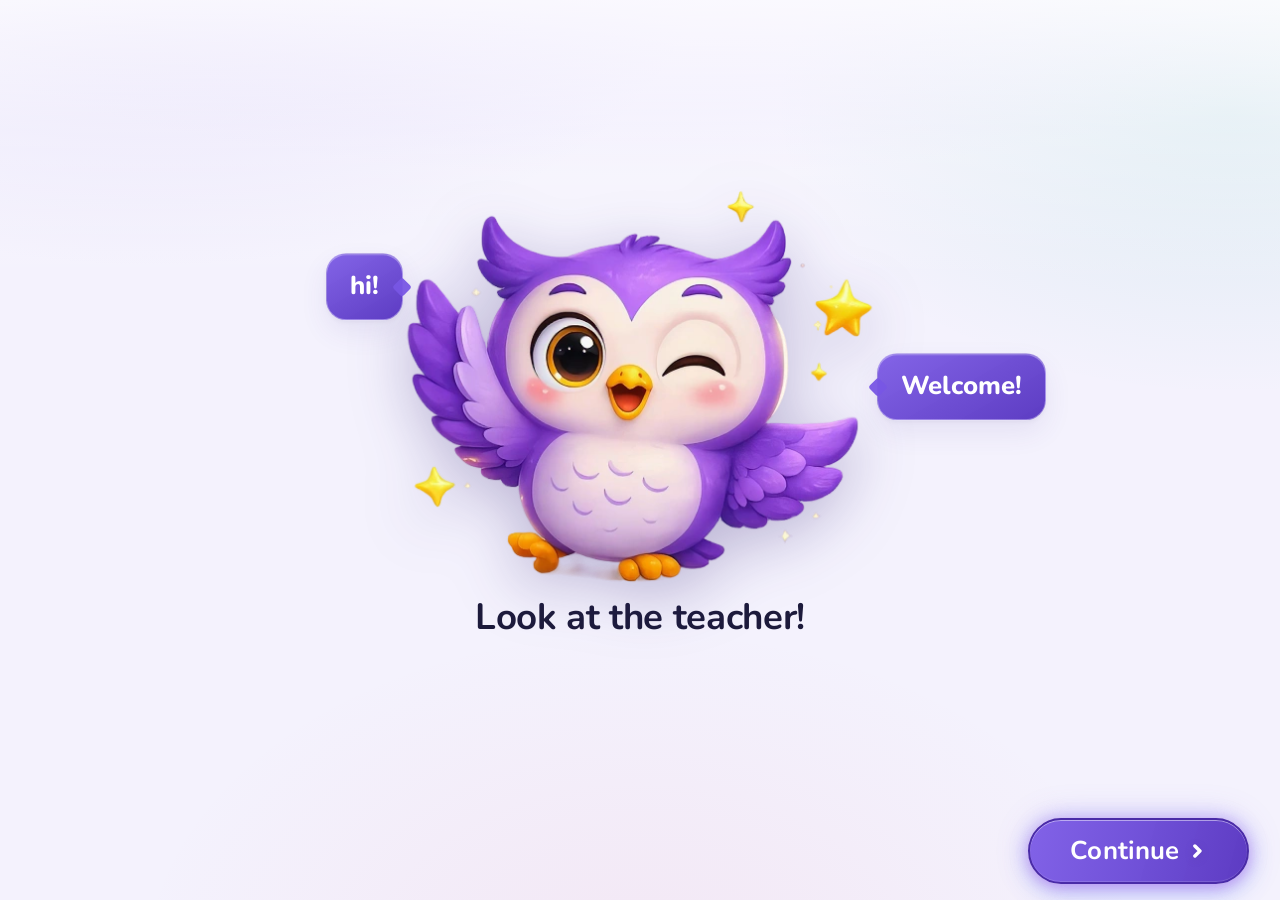
==== student.html @ 9a03d909 "Flag children with no Class 1 storyboard, and shorten the download labels Story Builder is built on " ====
<!DOCTYPE html>
<html lang="en">
<head>
<meta charset="UTF-8">
<meta name="viewport" content="width=device-width, initial-scale=1, viewport-fit=cover">
<title>Wonder Story Lab - Student</title>
<link rel="stylesheet" href="wsl-core.css">
<style>
/* The student view has no chrome: the lesson owns the whole screen, and the only
   close button in the product is the one on the speech sheet. */
.app { grid-template-rows: 1fr; }
.topbar { display: none; }
</style>
</head>
<body>
<div class="app" id="app">

  <!-- ======================================================= TOP BAR ==== -->


  <main class="stage">

    <!-- ================================================== 1. WELCOME ==== -->
    <section class="screen on" data-screen="welcome">
      <div class="screen-inner">
        <div class="screen-body">
          <div class="celebrate">
            <div class="celebrate-say">
              <span class="celebrate-owl owl-sprite" aria-hidden="true"></span>
              <p class="celebrate-bubble is-left" role="status">hi!</p>
              <p class="celebrate-bubble" role="status">Welcome!</p>
            </div>
            <h1 class="celebrate-title">Look at the teacher!</h1>
          </div>
        </div>
      </div>
      <footer class="screen-foot">
        <div class="screen-foot-inner">
          <div class="foot-actions">
            <button class="btn primary" type="button" data-go="baseScenes">Continue <span data-icon="chevronRight"></span></button>
          </div>
        </div>
      </footer>
    </section>

    <!-- ==================================================== 2. GOALS ==== -->

    <!-- =============================================== 3. BASE SCENES ==== -->
    <section class="screen" data-screen="baseScenes">
      <div class="screen-inner">
        <header class="screen-head">
          <div class="screen-head-copy">
            <h1>Look closely at the two scenes.</h1>
          </div>
        </header>

        <div class="screen-body">
          <div class="observe-layout">
            <div id="baseSceneGrid" class="base-scene-grid"></div>

            <aside class="observe-aside">
              <!-- Outside the mission card, so the cards can move down without the
                   owl following them. It lives in the gap above them. -->
              <div class="owl-guide" id="owlGuide">
                <p class="owl-toast" id="owlToast" role="status" aria-live="polite">Tap the questions and clues for ideas!</p>
                <button class="owl-button" id="owlButton" type="button" aria-label="Show the tip again">
                  <span class="owl-sprite" aria-hidden="true"></span>
                </button>
              </div>
              <div class="observe-block observe-block--mission">
                <h3>Observation Mission</h3>
                <ul class="observe-list">
                  <li><span aria-hidden="true" data-icon="eyes"></span> What do you see?</li>
                  <li><span aria-hidden="true" data-icon="pin"></span> Where are they?</li>
                  <li><span aria-hidden="true" data-icon="thought"></span> What happens next?</li>
                </ul>
              </div>
              <div class="observe-block">
                <h3>Story Clues</h3>
                <div class="clue-chips">
                  <span class="c-weather"><span aria-hidden="true" data-icon="weather"></span> Weather</span>
                  <span class="c-character"><span aria-hidden="true" data-icon="who"></span> Character</span>
                  <span class="c-place"><span aria-hidden="true" data-icon="place"></span> Place</span>
                  <span class="c-problem"><span aria-hidden="true" data-icon="problem"></span> Problem</span>
                </div>
              </div>
            </aside>
          </div>
        </div>
      </div>
      <footer class="screen-foot">
        <div class="screen-foot-inner">
          <div class="steps" aria-label="Step 1 of 4: Observe">
            <span class="steps-label">Observe</span>
            <span class="step-dot on"></span>
            <span class="step-dot"></span>
            <span class="step-dot"></span>
            <span class="step-dot"></span>
          </div>
          <button class="btn ghost" type="button" data-go="welcome"><span data-icon="chevronLeft"></span> Back</button>
          <div class="foot-actions">
            <button class="btn primary" type="button" data-go="firstSequence">Start Sequencing <span data-icon="chevronRight"></span></button>
          </div>
        </div>
      </footer>
    </section>

    <!-- ============================================ 4. FIRST SEQUENCE ==== -->
    <section class="screen" data-screen="firstSequence">
      <div class="screen-inner">
        <header class="screen-head">
          <div class="screen-head-copy">
            <h1>Tap scenes to place them in order.</h1>
          </div>
        </header>

        <div class="screen-body">
          <div class="sequence-layout">
            <div class="tray">
              <div id="sequenceLibrary" class="tray-cards"></div>
            </div>
            <div id="firstSlots" class="slot-grid"></div>
          </div>
        </div>
      </div>
      <footer class="screen-foot">
        <div class="screen-foot-inner">
          <div class="steps" aria-label="Step 2 of 4: Sequence">
            <span class="steps-label">Sequence</span>
            <span class="step-dot done"></span>
            <span class="step-dot on"></span>
            <span class="step-dot"></span>
            <span class="step-dot"></span>
          </div>
          <button class="btn ghost" type="button" data-go="baseScenes"><span data-icon="chevronLeft"></span> Back</button>
          <div class="foot-actions">
            <button id="goAiMakerBtn" class="btn primary" type="button" disabled>Make My AI Scene <span data-icon="chevronRight"></span></button>
          </div>
        </div>
      </footer>
    </section>

    <!-- ================================================ 5. AI MAKER ==== -->
    <section class="screen" data-screen="aiMaker">
      <div class="screen-inner">
        <header class="screen-head">
          <div class="screen-head-copy">
            <h1>Tap each part to add your idea.</h1>
          </div>
        </header>

        <div class="screen-body">
          <div class="prompt-list">
            <button class="prompt-card" type="button" data-open-component="who" aria-haspopup="dialog">
              <span class="prompt-icon" data-tone="who" aria-hidden="true" data-icon="who"></span>
              <span class="prompt-label">Who?</span>
              <span class="prompt-slot"><span class="prompt-answer" data-component-response="who">+</span></span>
            </button>

            <button class="prompt-card" type="button" data-open-component="where" aria-haspopup="dialog">
              <span class="prompt-icon" data-tone="where" aria-hidden="true" data-icon="pin"></span>
              <span class="prompt-label">Where?</span>
              <span class="prompt-slot"><span class="prompt-answer" data-component-response="where">+</span></span>
            </button>

            <button class="prompt-card" type="button" data-open-component="happen" aria-haspopup="dialog">
              <span class="prompt-icon" data-tone="happen" aria-hidden="true" data-icon="star"></span>
              <span class="prompt-label">What happens?</span>
              <span class="prompt-slot"><span class="prompt-answer" data-component-response="happen">+</span></span>
            </button>

            <button class="prompt-card" type="button" data-open-component="when" aria-haspopup="dialog">
              <span class="prompt-icon" data-tone="when" aria-hidden="true" data-icon="clock"></span>
              <span class="prompt-label">When? <em class="prompt-req">optional</em></span>
              <span class="prompt-slot"><span class="prompt-answer" data-component-response="when">+</span></span>
            </button>

            <button class="prompt-card" type="button" data-open-component="feel" aria-haspopup="dialog">
              <span class="prompt-icon" data-tone="feel" aria-hidden="true" data-icon="heart"></span>
              <span class="prompt-label">How do they feel? <em class="prompt-req">optional</em></span>
              <span class="prompt-slot"><span class="prompt-answer" data-component-response="feel">+</span></span>
            </button>
          </div>
        </div>
      </div>
      <footer class="screen-foot">
        <div class="screen-foot-inner">
          <div class="steps" aria-label="Step 3 of 4: Create">
            <span class="steps-label">Create</span>
            <span class="step-dot done"></span>
            <span class="step-dot done"></span>
            <span class="step-dot on"></span>
            <span class="step-dot"></span>
          </div>
          <button class="btn ghost" type="button" data-go="firstSequence"><span data-icon="chevronLeft"></span> Back</button>
          <div class="foot-actions">
            <button id="goAiSceneBtn" class="btn primary" type="button" disabled>Generate Scene <span data-icon="chevronRight"></span></button>
          </div>
        </div>
      </footer>
    </section>


    <!-- ================================================ 6. AI SCENE ==== -->
    <section class="screen" data-screen="aiScene">
      <div class="screen-inner">
        <header class="screen-head">
          <div class="screen-head-copy">
            <h1 id="aiSceneTitle">Your AI scene is ready</h1>
          </div>
        </header>

        <div class="screen-body">
          <div id="aiOptions" class="ai-stage"></div>
        </div>
      </div>
      <footer class="screen-foot">
        <div class="screen-foot-inner">
          <div class="steps" aria-label="Step 3 of 4: Generate">
            <span class="steps-label">Generate</span>
            <span class="step-dot done"></span>
            <span class="step-dot done"></span>
            <span class="step-dot on"></span>
            <span class="step-dot"></span>
          </div>
          <button class="btn ghost" type="button" data-go="aiMaker"><span data-icon="chevronLeft"></span> Back</button>
          <div class="foot-actions">
            <button id="useSceneBtn" class="btn primary" type="button" disabled>Use this <span data-icon="chevronRight"></span></button>
          </div>
        </div>
      </footer>
    </section>

    <!-- ======================================= 7. FINAL REARRANGE ==== -->
    <section class="screen" data-screen="finalRearrange">
      <div class="screen-inner">
        <header class="screen-head">
          <div class="screen-head-copy">
            <h1>Tap scenes to place them in order.</h1>
          </div>
        </header>

        <div class="screen-body">
          <div id="finalSlots" class="slot-grid"></div>
        </div>
      </div>
      <footer class="screen-foot">
        <div class="screen-foot-inner">
          <div class="steps" aria-label="Step 4 of 4: Finalize">
            <span class="steps-label">Finalize story</span>
            <span class="step-dot done"></span>
            <span class="step-dot done"></span>
            <span class="step-dot done"></span>
            <span class="step-dot on"></span>
          </div>
          <button class="btn ghost" type="button" data-go="aiScene"><span data-icon="chevronLeft"></span> Back</button>
          <div class="foot-actions">
            <button id="saveOrderBtn" class="btn primary" type="button">Submit <span data-icon="chevronRight"></span></button>
          </div>
        </div>
      </footer>
    </section>

    <!-- ============================================ 7. CLASS 1 COMPLETE == -->
    <section class="screen" data-screen="class1Complete">
      <div class="screen-inner">
        <div class="screen-body">
          <div class="celebrate">
            <div class="celebrate-say">
              <span class="celebrate-owl owl-sprite" aria-hidden="true"></span>
              <p class="celebrate-bubble is-left" role="status">bye!</p>
              <p class="celebrate-bubble" role="status">See you next time!</p>
            </div>
            <h1 class="celebrate-title">Storyboard finished<br>Great job, storyteller!</h1>
            <button class="btn primary celebrate-go" type="button" data-go="storyBuilder">
              Start Story Builder <span data-icon="chevronRight"></span>
            </button>
          </div>
        </div>
      </div>
    </section>

    <!-- ============================================= 8. STORY BUILDER ==== -->
    <section class="screen" data-screen="storyBuilder">
      <div class="screen-inner">
        <header class="screen-head">
          <div class="screen-head-copy">
            <h1>Look at the picture. Tell your story.</h1>
          </div>
        </header>

        <div class="screen-body">
          <div class="write-layout">
            <div class="write-scene-card">
              <nav class="scene-nav" aria-label="Story scenes">
                <button id="prevSceneBtn" class="scene-arrow" type="button" aria-label="Previous part of the story">
                  <span aria-hidden="true" data-icon="chevronLeft"></span>
                </button>
                <span id="sceneSteps" class="steps is-nav"></span>
                <button id="nextSceneArrow" class="scene-arrow" type="button" aria-label="Next part of the story">
                  <span aria-hidden="true" data-icon="chevronRight"></span>
                </button>
              </nav>
              <figure id="writeScene" class="write-scene"></figure>
            </div>
            <div id="writeSlots" class="write-slots"></div>
          </div>
        </div>
      </div>
      <footer class="screen-foot">
        <div class="screen-foot-inner">
          <div class="steps" aria-label="Step 1 of 2: Tell">
            <span class="steps-label">Tell</span>
            <span class="step-dot on"></span><span class="step-dot"></span>
          </div>
          <button class="btn ghost" type="button" data-go="class1Complete"><span data-icon="chevronLeft"></span> Back</button>
          <p id="sentenceProgress" class="visually-hidden" aria-live="polite"></p>
          <div class="foot-actions">
            <button id="nextSceneBtn" class="btn primary" type="button" disabled></button>
          </div>
        </div>
      </footer>
    </section>

    <!-- ============================================== 9. STORY REVIEW ==== -->
    <section class="screen" data-screen="storyReview">
      <div class="screen-inner">
        <header class="screen-head">
          <div class="screen-head-copy">
            <h1>Check your final story.</h1>
          </div>
        </header>

        <div class="screen-body">
          <div class="final-layout">
            <div id="reviewScenes" class="final-scenes"></div>
            <section class="story-panel">
              <h2 class="story-panel-title">My Story</h2>
              <div id="reviewParagraph" class="story-lines scroll-y"></div>
            </section>
          </div>
        </div>
      </div>
      <footer class="screen-foot">
        <div class="screen-foot-inner">
          <div class="steps" aria-label="Step 2 of 2: Final Check">
            <span class="steps-label">Final Check</span>
            <span class="step-dot done"></span><span class="step-dot on"></span>
          </div>
          <button class="btn ghost" type="button" data-go="storyBuilder"><span data-icon="chevronLeft"></span> Edit</button>
          <div class="foot-actions">
            <button id="submitStoryBtn" class="btn primary" type="button">Submit <span data-icon="chevronRight"></span></button>
          </div>
        </div>
      </footer>
    </section>

    <!-- ========================================== 10. SUBMIT SUCCESS ==== -->
    <section class="screen" data-screen="submitSuccess">
      <div class="screen-inner">
        <div id="starField" class="star-field" aria-hidden="true"></div>
        <div class="screen-body">
          <div class="celebrate">
            <div class="celebrate-say">
              <span class="celebrate-owl owl-sprite" aria-hidden="true"></span>
              <p class="celebrate-bubble is-left" role="status">wow!</p>
              <p class="celebrate-bubble" role="status">You did it!</p>
            </div>
            <h1 class="celebrate-title">Story submitted.<br>Get ready to share your story.</h1>
          </div>
        </div>
      </div>
    </section>

    <!-- ================================================ 11. PORTFOLIO ==== -->
    <section class="screen" data-screen="portfolio">
      <div class="screen-inner">
        <header class="screen-head">
          <div class="screen-head-copy">
            <h1>My story library</h1>
          </div>
        </header>

        <div class="screen-body">
          <div class="portfolio-layout">
            <div class="seg-tabs" role="tablist" aria-label="Portfolio views">
              <button class="seg-tab on" type="button" data-portfolio-tab="all">All Stories</button>
              <button class="seg-tab" type="button" data-portfolio-tab="library">My Class Story Library</button>
              <button class="seg-tab" type="button" data-portfolio-tab="feedback">AI Feedback</button>
            </div>
            <div class="portfolio-scroll scroll-y">
              <div id="portfolioContent" class="portfolio-list"></div>
            </div>
          </div>
        </div>
      </div>
      <footer class="screen-foot">
        <div class="screen-foot-inner">
          <div class="steps" aria-label="Step 3 of 3: Present">
            <span class="steps-label">Present</span>
            <span class="step-dot done"></span><span class="step-dot done"></span><span class="step-dot on"></span>
          </div>
          <button class="btn ghost" type="button" data-go="class1Complete"><span data-icon="chevronLeft"></span> Back</button>
          <div class="foot-actions">
            <button id="portfolioNewBtn" class="btn primary" type="button">Create Another Story <span data-icon="chevronRight"></span></button>
          </div>
        </div>
      </footer>
    </section>

    <!-- ============================================= 12. PRESENTATION ==== -->
    <section class="screen" data-screen="presentation">
      <div class="present-stage">
        <div class="present-top">
          <button class="btn ghost" type="button" data-go="portfolio">Exit</button>
          <span id="presentationCount" class="pill">Scene 1 of 3</span>
        </div>
        <div class="present-body">
          <div id="presentationArt" class="present-art"></div>
          <div class="present-copy">
            <h2 id="presentationTitle">My Story</h2>
            <p id="presentationParagraph" class="present-paragraph"></p>
          </div>
        </div>
        <div class="present-bottom">
          <button id="prevSlideBtn" class="btn ghost" type="button"><span data-icon="arrowLeft"></span> Previous</button>
          <button id="nextSlideBtn" class="btn primary" type="button">Next <span data-icon="arrowRight"></span></button>
        </div>
      </div>
    </section>

  </main>

  <!-- ==================================================== SPEECH MODAL == -->
  <!-- Confirmation for actions that throw away the child's work -->
  <div id="confirmModal" class="modal" role="dialog" aria-modal="true" aria-labelledby="confirmTitle" hidden>
    <div class="modal-panel confirm-panel">
      <span class="confirm-mark" aria-hidden="true">?</span>
      <h2 id="confirmTitle">Remove this scene?</h2>
      <p class="confirm-body" id="confirmBody">You can drag it back in again.</p>
      <div class="modal-actions">
        <button id="confirmCancelBtn" class="btn ghost" type="button">Keep it</button>
        <button id="confirmOkBtn" class="btn primary" type="button">Yes, remove</button>
      </div>
    </div>
  </div>

  <!-- ============================================== TELL MY STORY ==== -->
  <div id="tellStoryModal" class="modal is-sheet" role="dialog" aria-modal="true"
       aria-labelledby="tellStoryTitle" data-pane="speak" hidden>
    <div class="modal-panel">
      <button id="closeTellStoryBtn" class="modal-close" type="button" aria-label="Close">
        <span aria-hidden="true" data-icon="close"></span>
      </button>
      <h2 id="tellStoryTitle">Tell My Story</h2>

      <!-- Speaking. The Class 1 sheet, part for part - a sentence is a sentence,
           and a second design for the same job would only be one more thing to
           learn. What the AI makes of it goes in the status line. -->
      <div class="speech-pane" data-pane="speak">
        <div class="sentence-field">
          <span class="sentence-field-icon" aria-hidden="true" data-icon="keyboard"></span>
          <div id="tellStoryFrame" class="sentence-frame"></div>
        </div>
        <button id="tellStoryMicBtn" class="mic-button" type="button" aria-label="Start speaking">
          <span aria-hidden="true" data-icon="mic"></span>
        </button>
        <p id="tellStoryCountdown" class="mic-countdown" aria-hidden="true" hidden>20</p>
        <p id="tellStoryStatus" class="mic-status" aria-live="polite">Tap to speak.</p>
        <button id="typeStoryBtn" class="type-toggle" type="button">
          <span aria-hidden="true" data-icon="keyboard"></span> Type instead
        </button>
        <div class="modal-actions">
          <button id="cancelStoryBtn" class="btn ghost" type="button">Cancel</button>
          <button id="reviewStoryBtn" class="btn primary" type="button" disabled>Done</button>
        </div>
      </div>

      <!-- Typing. Its own view, so the device keyboard has somewhere to go. -->
      <div class="speech-pane" data-pane="type" hidden>
        <textarea id="tellStoryInput" class="modal-input" rows="3"
                  placeholder="Type your sentence..."></textarea>
        <div class="type-actions">
          <button id="speakStoryInsteadBtn" class="type-mic" type="button" aria-label="Speak instead">
            <span aria-hidden="true" data-icon="mic"></span>
          </button>
          <button id="reviewTypedBtn" class="btn primary" type="button" disabled>Done</button>
        </div>
      </div>

      <!-- Confirming. Speech is a guess and typing is a slip away from wrong, so
           the sentence is shown back beside the scene it belongs to before it is
           written into the story. Nothing is saved until Use This. -->
      <div class="speech-pane is-confirm" data-pane="confirm" hidden>
        <figure id="tellStoryScene" class="tell-scene"></figure>
        <div class="tell-say">
          <span class="tell-owl owl-sprite" aria-hidden="true"></span>
          <p id="tellStoryVerdict" class="tell-verdict" aria-live="polite"></p>
        </div>
        <p id="tellStoryHeard" class="tell-heard"></p>
        <div class="modal-actions">
          <button id="sayAgainBtn" class="btn ghost" type="button">Say Again</button>
          <button id="useSentenceBtn" class="btn primary" type="button">Use This</button>
        </div>
      </div>
    </div>
  </div>

  <div id="componentSpeechModal" class="modal is-sheet" role="dialog" aria-modal="true" aria-labelledby="componentSpeechTitle" hidden>
    <div class="modal-panel">
      <button id="closeComponentSpeechBtn" class="modal-close" type="button" aria-label="Close">
        <span aria-hidden="true" data-icon="close"></span>
      </button>
      <h2 id="componentSpeechTitle">What happens in the scene?</h2>

      <!-- Speaking. The sentence frame is where the child sees what was heard. -->
      <div class="speech-pane" data-pane="speak">
        <div class="sentence-field">
          <span class="sentence-field-icon" aria-hidden="true" data-icon="keyboard"></span>
          <div id="componentSentenceFrame" class="sentence-frame"></div>
        </div>
        <button id="componentMicBtn" class="mic-button" type="button" aria-label="Start speaking">
          <span aria-hidden="true" data-icon="mic"></span>
        </button>
        <p id="componentMicCountdown" class="mic-countdown" aria-hidden="true" hidden>20</p>
        <p id="componentSpeechStatus" class="mic-status" aria-live="polite">Tap to speak.</p>
        <button id="typeComponentBtn" class="type-toggle" type="button">
          <span aria-hidden="true" data-icon="keyboard"></span> Type instead
        </button>
        <div class="modal-actions">
          <button id="cancelComponentSpeechBtn" class="btn ghost" type="button">Cancel</button>
          <button id="saveComponentSpeechBtn" class="btn primary" type="button" disabled>Done</button>
        </div>
      </div>

      <!-- Typing. Its own view, so the device keyboard has somewhere to go. -->
      <div class="speech-pane" data-pane="type" hidden>
        <textarea id="componentSpeechInput" class="modal-input" rows="3"
                  placeholder="Type your answer..."></textarea>
        <div class="type-actions">
          <button id="speakInsteadBtn" class="type-mic" type="button" aria-label="Speak instead">
            <span aria-hidden="true" data-icon="mic"></span>
          </button>
          <button id="saveTypedComponentBtn" class="btn primary" type="button" disabled>Done</button>
        </div>
      </div>
    </div>
  </div>

</div>

<script src="wsl-icons.js"></script>
<script>
/* =============================================================================
   WONDER STORY LAB — application logic
   Sections: data · state · bgm · router · speech · class 1 · class 2 ·
             portfolio · presentation · events
   ========================================================================== */

/* ------------------------------------------------------------------- DATA */
const screenOrder = [
  "welcome", "baseScenes", "firstSequence", "aiMaker", "aiScene", "finalRearrange",
  "class1Complete", "storyBuilder", "storyReview", "submitSuccess", "portfolio", "presentation"
];

/* Screens that hide the app chrome and run full bleed. */
const immersiveScreens = new Set(["presentation"]);

const baseScenes = [
  {
    id: "snowstorm",
    name: "Snowstorm",
    tag: "Base",
    artClass: "snowstorm",
    imageSrc: "assets/Base%20Image%201.jpg",
    description: "Snow blows across the playground."
  },
  {
    id: "snowman",
    name: "Child Building a Snowman",
    tag: "Base",
    artClass: "snowman",
    imageSrc: "assets/Base%20Image%202.jpg",
    description: "A child builds a friendly snowman."
  }
];

const aiPlaceholder = {
  id: "ai-placeholder",
  name: "My Idea Scene",
  tag: "AI",
  artClass: "ai-placeholder",
  description: "Your AI picture will go here."
};

const aiOptions = [
  {
    id: "ai-lights",
    name: "My Generated Scene",
    tag: "AI",
    artClass: "ai-lights",
    imageSrc: "assets/My%20Generated%20Scene_1.png",
    description: "Created from your scene details."
  },
  {
    id: "ai-cave",
    name: "My Generated Scene",
    tag: "AI",
    artClass: "ai-cave",
    imageSrc: "assets/My%20Generated%20Scene_2.png",
    description: "A fresh version from the same details."
  }
];


const sceneComponentPrompts = {
  who:    { title: "Who is in the scene?",        frame: "In my scene, I see _____." },
  where:  { title: "Where is the scene?",         frame: "My scene takes place _____." },
  happen: { title: "What happens in the scene?",  frame: "In my scene, _____." },
  when:   { title: "When does it happen?",        frame: "It happens _____." },
  feel:   { title: "How do they feel?",           frame: "They feel _____ because _____." }
};

const requiredSceneComponents = ["who", "where", "happen"];
const sceneComponentOrder = ["who", "where", "happen", "when", "feel"];

/* ------------------------------------------------------------------ STATE */
let currentScreen = "welcome";
let dragState = null;
let componentRecognition = null;
let componentTrigger = null;
let storyRecognition = null;

const state = {
  studentName: "Student A",
  storySlots: [null, null, null],
  selectedAiSceneId: null,
  aiOptionsGenerated: false,
  aiGenerating: false,
  aiGenerationVersion: 0,
  lastAiPrompt: "",
  componentResponses: { who: "", where: "", happen: "", when: "", feel: "" },
  activeComponent: null,
  storyOrderSaved: false,
  selectedWriterScene: 0,
  storySentenceInputs: {},
  tellStory: null,
  scriptedShown: new Set(),
  savedSentences: {},
  portfolioTab: "all",
  portfolio: [],
  presentationStoryIndex: 0,
  presentationSceneIndex: 0
};

const els = {
  app: document.querySelector("#app"),
  bgmToggle: document.querySelector("#bgmToggle"),
  baseSceneGrid: document.querySelector("#baseSceneGrid"),
  sequenceLibrary: document.querySelector("#sequenceLibrary"),
  firstSlots: document.querySelector("#firstSlots"),
  goAiMakerBtn: document.querySelector("#goAiMakerBtn"),
  aiOptions: document.querySelector("#aiOptions"),
  aiSceneTitle: document.querySelector("#aiSceneTitle"),
  useSceneBtn: document.querySelector("#useSceneBtn"),
  goAiSceneBtn: document.querySelector("#goAiSceneBtn"),
  finalSlots: document.querySelector("#finalSlots"),
  sceneSteps: document.querySelector("#sceneSteps"),
  prevSceneBtn: document.querySelector("#prevSceneBtn"),
  nextSceneArrow: document.querySelector("#nextSceneArrow"),
  writeScene: document.querySelector("#writeScene"),
  writeSlots: document.querySelector("#writeSlots"),
  sentenceProgress: document.querySelector("#sentenceProgress"),
  nextSceneBtn: document.querySelector("#nextSceneBtn"),
  tellStoryModal: document.querySelector("#tellStoryModal"),
  tellStoryTitle: document.querySelector("#tellStoryTitle"),
  tellStoryScene: document.querySelector("#tellStoryScene"),
  tellStoryVerdict: document.querySelector("#tellStoryVerdict"),
  tellStoryHeard: document.querySelector("#tellStoryHeard"),
  cancelStoryBtn: document.querySelector("#cancelStoryBtn"),
  reviewStoryBtn: document.querySelector("#reviewStoryBtn"),
  reviewTypedBtn: document.querySelector("#reviewTypedBtn"),
  tellStoryFrame: document.querySelector("#tellStoryFrame"),
  tellStoryMicBtn: document.querySelector("#tellStoryMicBtn"),
  tellStoryStatus: document.querySelector("#tellStoryStatus"),
  tellStoryInput: document.querySelector("#tellStoryInput"),
  typeStoryBtn: document.querySelector("#typeStoryBtn"),
  sayAgainBtn: document.querySelector("#sayAgainBtn"),
  useSentenceBtn: document.querySelector("#useSentenceBtn"),
  reviewScenes: document.querySelector("#reviewScenes"),
  reviewParagraph: document.querySelector("#reviewParagraph"),
  starField: document.querySelector("#starField"),
  portfolioContent: document.querySelector("#portfolioContent"),
  presentationCount: document.querySelector("#presentationCount"),
  presentationArt: document.querySelector("#presentationArt"),
  presentationTitle: document.querySelector("#presentationTitle"),
  presentationParagraph: document.querySelector("#presentationParagraph"),
  componentSpeechModal: document.querySelector("#componentSpeechModal"),
  componentSpeechTitle: document.querySelector("#componentSpeechTitle"),
  componentSentenceFrame: document.querySelector("#componentSentenceFrame"),
  componentMicBtn: document.querySelector("#componentMicBtn"),
  componentSpeechStatus: document.querySelector("#componentSpeechStatus"),
  componentSpeechInput: document.querySelector("#componentSpeechInput"),
  saveComponentSpeechBtn: document.querySelector("#saveComponentSpeechBtn"),
  saveTypedComponentBtn: document.querySelector("#saveTypedComponentBtn"),
  typeComponentBtn: document.querySelector("#typeComponentBtn")
};

function escapeHtml(value) {
  return String(value ?? "")
    .replaceAll("&", "&amp;").replaceAll("<", "&lt;").replaceAll(">", "&gt;")
    .replaceAll('"', "&quot;").replaceAll("'", "&#039;");
}

/* ================================================================== BGM ===
   Cover / Class / Portfolio tracks. Position is preserved when navigating
   inside the same section so the music never restarts mid-lesson.
   ======================================================================== */
const BGM_VOLUME = 0.2;
const BGM_FADE_MS = 850;
const BGM_STORAGE_KEY = "wonderStoryLabBgmMuted";
const classActivityScreens = new Set([
  "welcome", "baseScenes", "firstSequence", "aiMaker", "aiScene", "finalRearrange",
  "class1Complete", "storyBuilder", "storyReview", "submitSuccess"
]);

let bgmTracks = null;
let bgmActiveTrackName = null;
let bgmUnlocked = false;
let bgmMuted = false;
const bgmFadeFrames = new Map();

function readSavedBgmMuted() {
  try { return localStorage.getItem(BGM_STORAGE_KEY) === "true"; }
  catch (error) { return false; }
}

function saveBgmMuted() {
  try { localStorage.setItem(BGM_STORAGE_KEY, String(bgmMuted)); }
  catch (error) { console.warn("BGM mute preference could not be saved.", error); }
}

function getBgmTrackName(screenName) {
  if (classActivityScreens.has(screenName)) return "class12";
  if (screenName === "portfolio" || screenName === "presentation") return "portfolio";
  return null;
}

function updateBgmToggle() {
  if (!els.bgmToggle) return;
  const host = els.bgmToggle.querySelector("[data-icon], span");
  if (host) {
    host.dataset.icon = bgmMuted ? "muted" : "speaker";
    host.dataset.iconHydrated = "0";
    host.innerHTML = icon(host.dataset.icon);
    host.dataset.iconHydrated = "1";
  }
  els.bgmToggle.setAttribute("aria-pressed", String(bgmMuted));
  els.bgmToggle.setAttribute("aria-label", bgmMuted ? "Unmute background music" : "Mute background music");
}

function cancelBgmFade(audio) {
  const frame = bgmFadeFrames.get(audio);
  if (frame) cancelAnimationFrame(frame);
  bgmFadeFrames.delete(audio);
}

/* HTMLMediaElement.volume throws outside [0,1], and interpolation can drift a
   fraction past either end, so every write is clamped. */
function clampVolume(value) {
  return Math.min(1, Math.max(0, value));
}

function fadeBgmAudio(audio, targetVolume, duration = BGM_FADE_MS, pauseWhenSilent = false) {
  if (!audio) return;
  cancelBgmFade(audio);
  const startVolume = audio.volume;
  const endVolume = clampVolume(targetVolume);
  const startedAt = performance.now();

  if (duration <= 0 || Math.abs(startVolume - endVolume) < 0.002) {
    audio.volume = endVolume;
    if (pauseWhenSilent && endVolume === 0) audio.pause();
    return;
  }

  const step = (now) => {
    const progress = Math.min(1, (now - startedAt) / duration);
    audio.volume = clampVolume(startVolume + ((endVolume - startVolume) * progress));
    if (progress < 1) { bgmFadeFrames.set(audio, requestAnimationFrame(step)); return; }
    bgmFadeFrames.delete(audio);
    audio.volume = endVolume;
    if (pauseWhenSilent && endVolume === 0) audio.pause();
  };
  bgmFadeFrames.set(audio, requestAnimationFrame(step));
}

function playBgmAudio(audio) {
  if (!audio || !audio.paused) return;
  const playPromise = audio.play();
  if (playPromise?.catch) playPromise.catch((error) => console.warn("BGM could not start.", error));
}

function canPlayBgm() { return bgmUnlocked && !bgmMuted && !document.hidden; }

function syncBgmForScreen(screenName, immediate = false) {
  if (!bgmTracks) return;
  const nextTrackName = getBgmTrackName(screenName);
  const previousTrack = bgmActiveTrackName ? bgmTracks[bgmActiveTrackName] : null;
  const nextTrack = nextTrackName ? bgmTracks[nextTrackName] : null;

  if (nextTrackName === bgmActiveTrackName) {
    if (!nextTrack) return;
    if (canPlayBgm()) {
      playBgmAudio(nextTrack);
      if (Math.abs(nextTrack.volume - BGM_VOLUME) >= 0.002) {
        fadeBgmAudio(nextTrack, BGM_VOLUME, immediate ? 0 : BGM_FADE_MS);
      }
    } else if (bgmMuted) {
      fadeBgmAudio(nextTrack, 0, immediate ? 0 : 300, true);
    }
    return;
  }

  bgmActiveTrackName = nextTrackName;
  if (previousTrack) fadeBgmAudio(previousTrack, 0, immediate ? 0 : BGM_FADE_MS, true);

  if (nextTrack && canPlayBgm()) {
    if (nextTrack.paused) nextTrack.volume = 0;
    playBgmAudio(nextTrack);
    fadeBgmAudio(nextTrack, BGM_VOLUME, immediate ? 0 : BGM_FADE_MS);
  }
}

function setBgmMuted(muted) {
  bgmMuted = Boolean(muted);
  saveBgmMuted();
  updateBgmToggle();
  if (bgmMuted) Object.values(bgmTracks || {}).forEach((audio) => fadeBgmAudio(audio, 0, 300, true));
  else syncBgmForScreen(currentScreen);
}

function unlockBgm() {
  if (bgmUnlocked) return;
  bgmUnlocked = true;
  syncBgmForScreen(currentScreen);
}

function initializeBgmSystem() {
  bgmTracks = {
    cover: new Audio("assets/Audio/coverpage_bgm.mp3"),
    class12: new Audio("assets/Audio/class1and2_bgm.mp3"),
    portfolio: new Audio("assets/Audio/portfolio_bgm.mp3")
  };

  Object.entries(bgmTracks).forEach(([name, audio]) => {
    audio.loop = true;
    audio.preload = "auto";
    audio.volume = 0;
    audio.addEventListener("error", () => console.warn(`Could not load ${name} BGM.`, audio.error));
  });

  bgmMuted = readSavedBgmMuted();
  updateBgmToggle();

  bgmActiveTrackName = getBgmTrackName(currentScreen);
  if (!bgmMuted && !document.hidden) {
    const openingTrack = bgmTracks[bgmActiveTrackName];
    if (openingTrack) {
      openingTrack.volume = BGM_VOLUME;
      const autoplayPromise = openingTrack.play();
      if (autoplayPromise?.then) {
        autoplayPromise.then(() => { bgmUnlocked = true; }).catch(() => { openingTrack.volume = 0; });
      }
    }
  }

  document.addEventListener("pointerdown", unlockBgm, { capture: true, once: true });
  document.addEventListener("click", unlockBgm, { capture: true, once: true });

  els.bgmToggle?.addEventListener("click", () => {
    bgmUnlocked = true;
    setBgmMuted(!bgmMuted);
  });

  document.addEventListener("visibilitychange", () => {
    if (document.hidden) {
      Object.values(bgmTracks).forEach((audio) => { cancelBgmFade(audio); audio.pause(); });
      return;
    }
    syncBgmForScreen(currentScreen);
  });
}

/* =============================================================== ROUTER === */
function getActiveTopTab() {
  if (["welcome", "baseScenes", "firstSequence", "aiMaker", "aiScene", "finalRearrange", "class1Complete"].includes(currentScreen)) return "class1";
  if (["storyBuilder", "storyReview", "submitSuccess"].includes(currentScreen)) return "class2";
  if (["portfolio", "presentation"].includes(currentScreen)) return "portfolio";
  return "";
}

/* With the tabs gone, the current class is announced by the label on the right. */
const CLASS_LABELS = {
  class1: "Class 1 · Image Maker",
  class2: "Class 2 · Story Builder",
  portfolio: "Portfolio"
};

/* The class label went with the header band; the active section is still tracked
   for the step indicator and the music. */
function renderTopTabs() {}

/* Plays the night-coloured curtain when crossing between an illustrated screen
   (cover, presentation) and the lit workspace, so the change of world reads as
   authored rather than as a jump cut. */
function playVeil(fromScreen, toScreen) {
  const crossing = immersiveScreens.has(fromScreen) !== immersiveScreens.has(toScreen);
  if (!crossing || window.matchMedia("(prefers-reduced-motion: reduce)").matches) return;

  document.querySelector(".veil")?.remove();
  const veil = document.createElement("div");
  veil.className = "veil";
  veil.setAttribute("aria-hidden", "true");
  veil.addEventListener("animationend", () => veil.remove(), { once: true });
  document.body.appendChild(veil);
}

function showScreen(screenName) {
  if (!screenOrder.includes(screenName)) return;
  if (currentScreen === "storyBuilder" && screenName !== "storyBuilder") stopTellStoryRecognition();

  playVeil(currentScreen, screenName);
  currentScreen = screenName;
  syncBgmForScreen(screenName);

  document.querySelectorAll("[data-screen]").forEach((screen) => {
    screen.classList.toggle("on", screen.dataset.screen === screenName);
  });
  els.app.classList.toggle("is-immersive", immersiveScreens.has(screenName));

  renderAll();
  if (screenName === "submitSuccess") launchStars();

  /* Greet on arrival at the observation screen; retire the tip elsewhere. */
  hideOwlToast();
  if (screenName === "baseScenes") {
    owlOpenTimer = window.setTimeout(() => revealOwlToast(), 700);
  }
}

/* ============================================================== SPEECH === */
/* Waiting states say it all in one short line, so the state prefix would only
   get in a seven-year-old's way. */
const micBareStates = new Set(["ready", "retry"]);

const micStateLabels = {
  ready: "Tap to speak.",
  listening: "Listening...",
  processing: "Processing...",
  retry: "Tap to speak.",
  added: "Speech added"
};

function getSpeechRecognitionConstructor() {
  return window.SpeechRecognition || window.webkitSpeechRecognition || null;
}

function appendRecognizedText(existingText, newSpeech) {
  const existing = String(existingText || "").trimEnd();
  const addition = String(newSpeech || "").trim();
  if (!addition) return existing;
  return existing ? `${existing} ${addition}` : addition;
}

function speechRecognitionErrorDetail(errorCode) {
  switch (errorCode) {
    case "not-allowed":
    case "service-not-allowed":
      return "Microphone permission is blocked. Allow microphone access, then try again.";
    case "audio-capture":
      return "I can't find a working microphone. Check the microphone, then try again.";
    case "network":
      return "The speech service could not connect. Check the network and try again.";
    case "no-speech":
      return "Tap to speak.";
    case "language-not-supported":
    case "language-unavailable":
      return "Speech recognition is not available for this language. You can type instead.";
    default:
      return "Tap to speak.";
  }
}

/* --- Modal microphone (Class 1 prompt components) ------------------------ */
function setComponentMicStatus(micState, detail = "") {
  const label = micStateLabels[micState] || micStateLabels.ready;
  els.componentSpeechStatus.textContent = micBareStates.has(micState) || !detail
    ? label
    : `${label} — ${detail}`;
  els.componentSpeechStatus.dataset.state = micState;
  els.componentMicBtn.classList.toggle("listening", micState === "listening");
  els.componentMicBtn.classList.toggle("processing", micState === "processing");
  els.componentMicBtn.classList.toggle("try-again", micState === "retry");
  els.componentMicBtn.classList.toggle("speech-added", micState === "added");
  els.componentMicBtn.setAttribute("aria-label", micState === "retry" ? "Try speech again" : "Start speaking");
}

function stopComponentRecognition() {
  stopMicTimer();
  const recognition = componentRecognition;
  componentRecognition = null;
  if (recognition) { try { recognition.abort(); } catch (error) { /* already ending */ } }
  els.componentMicBtn.classList.remove("listening", "processing");
}

function openComponentSpeech(componentKey, trigger) {
  const prompt = sceneComponentPrompts[componentKey];
  if (!prompt) return;

  stopComponentRecognition();
  state.activeComponent = componentKey;
  componentTrigger = trigger;
  els.componentSpeechTitle.textContent = prompt.title;
  els.componentSentenceFrame.textContent = prompt.frame;
  els.componentSpeechInput.value = state.componentResponses[componentKey] || "";
  renderComponentFrame();
  setComponentMicStatus("ready");
  els.componentSpeechModal.hidden = false;
  showComponentPane("speak");
}

function closeComponentSpeech() {
  stopComponentRecognition();
  stopMicTimer();
  els.componentSpeechModal.hidden = true;
  state.activeComponent = null;
  componentTrigger?.focus();
  componentTrigger = null;
}

/* Typing is its own view: on a tablet the device keyboard covers half the
   screen, so the two modes cannot share one layout. */
function showComponentPane(pane) {
  if (!els.componentSpeechModal) return;
  els.componentSpeechModal.dataset.pane = pane;
  els.componentSpeechModal.querySelectorAll("[data-pane]").forEach((el) => {
    el.hidden = el.dataset.pane !== pane;
  });
  renderComponentDone();

  if (pane === "type") {
    stopComponentRecognition();
    stopMicTimer();
    els.componentSpeechInput.focus();
  } else {
    renderComponentFrame();
    els.componentMicBtn.focus();
  }
}

/* Empty, the frame is the example sentence - scaffolding for what to say. Once
   there is an answer the frame IS the answer: wrapping their words back up in the
   example buried the part that is theirs. A live transcript is not shown either,
   or the box would rewrite itself while they were still talking. */
function renderComponentFrame() {
  const prompt = sceneComponentPrompts[state.activeComponent];
  if (!prompt || !els.componentSentenceFrame) return;
  const saved = (state.componentResponses[state.activeComponent] || "").trim();
  els.componentSentenceFrame.textContent = saved || prompt.frame;
  els.componentSentenceFrame.classList.toggle("is-answer", Boolean(saved));

  /* With an answer in it the box is the answer, so it is editable in place and
     "Type instead" has nothing left to offer - the child taps the words. */
  els.componentSentenceFrame.setAttribute("contenteditable", saved ? "plaintext-only" : "false");
  els.componentSentenceFrame.spellcheck = false;
  if (els.typeComponentBtn) els.typeComponentBtn.hidden = Boolean(saved);
}

/* Nothing to save yet means nothing to press. */
function renderComponentDone() {
  const ready = Boolean(els.componentSpeechInput.value.trim());
  [els.saveComponentSpeechBtn, els.saveTypedComponentBtn].forEach((button) => {
    if (button) button.disabled = !ready;
  });
}

function saveComponentResponse() {
  if (!state.activeComponent) return;
  state.componentResponses[state.activeComponent] = els.componentSpeechInput.value.trim();
  closeComponentSpeech();
  renderPromptComponents();
}

function startComponentSpeaking() {
  const SpeechRecognition = getSpeechRecognitionConstructor();
  if (!SpeechRecognition) {
    /* No recognition here, so typing is the only way through. */
    setComponentMicStatus("retry");
    showComponentPane("type");
    return;
  }

  if (componentRecognition) {
    stopComponentRecognition();
    setComponentMicStatus("retry", "Listening stopped. Tap the microphone to try again.");
    return;
  }

  const recognition = new SpeechRecognition();
  componentRecognition = recognition;
  recognition.lang = "en-US";
  /* Continuous, or Chrome closes the session the moment the first utterance ends
     - the mic died a few seconds in no matter what the countdown said. Now the
     timer is the only thing that stops it. */
  recognition.continuous = true;
  recognition.interimResults = false;
  recognition.maxAlternatives = 1;
  let heardSpeech = false;
  let recognitionFailed = false;
  /* onstart fires again on every restart, and startMicTimer resets the clock, so
     the countdown has to be claimed once and left alone. */
  let clockRunning = false;

  setComponentMicStatus("ready", "Starting the microphone...");

  recognition.onstart = () => {
    if (componentRecognition !== recognition) return;
    setComponentMicStatus("listening", "Speak now.");
    if (clockRunning) return;
    clockRunning = true;

    const readout = document.querySelector("#componentMicCountdown");
    startMicTimer(
      els.componentMicBtn,
      () => {
        /* Time is up: stop cleanly and keep whatever was heard. */
        setComponentMicStatus("processing", "Time is up. Saving what you said.");
        try { recognition.stop(); } catch (error) { /* already stopping */ }
      },
      (secondsLeft, ending) => {
        if (!readout) return;
        /* Unhide here, not before startMicTimer: that call resets the previous
           timer, which hides this element. */
        readout.hidden = false;
        readout.textContent = String(secondsLeft);
        readout.classList.toggle("is-ending", ending);
        els.componentSpeechStatus.classList.toggle("is-ending", ending);
      }
    );
  };

  recognition.onresult = (event) => {
    if (componentRecognition !== recognition) return;
    const transcript = Array.from(event.results)
      .slice(event.resultIndex || 0)
      .map((result) => result[0]?.transcript || "")
      .join(" ").trim();
    if (!transcript) return;

    heardSpeech = true;
    els.componentSpeechInput.value = appendRecognizedText(els.componentSpeechInput.value, transcript);
    renderComponentFrame();
    renderComponentDone();
    /* Back to the invitation: the filled slot and an open Done already say it
       worked, so the line only ever has one job - offering another go. */
    setComponentMicStatus("ready");
  };

  /* While the clock is still running, silence is not a failure. Chrome reports
     no-speech the moment it stops hearing and aborted when we restart it, and
     treating either as fatal ended the session about half way through - the
     button went dead at twelve seconds with the countdown still on screen. */
  const isFatal = (error) => !micTimerFrame || !(["no-speech", "aborted"].includes(error));

  recognition.onnomatch = () => {
    if (componentRecognition !== recognition) return;
    if (!micTimerFrame) { recognitionFailed = true; setComponentMicStatus("retry"); }
  };

  recognition.onerror = (event) => {
    if (componentRecognition !== recognition) return;
    if (!isFatal(event.error)) return;
    recognitionFailed = true;
    setComponentMicStatus("retry", speechRecognitionErrorDetail(event.error));
  };

  recognition.onend = () => {
    if (componentRecognition !== recognition) return;

    /* Chrome still hangs up on a long silence even when continuous. If the
       countdown has time left and nothing went wrong, start listening again so
       the child really does get the full window. */
    if (micTimerFrame && !recognitionFailed) {
      try { recognition.start(); return; } catch (error) { /* fall through */ }
    }

    stopMicTimer();
    componentRecognition = null;
    if (!heardSpeech && !recognitionFailed) setComponentMicStatus("retry");
  };

  try {
    recognition.start();
  } catch (error) {
    componentRecognition = null;
    setComponentMicStatus("retry", "The microphone could not start. Tap it to try again.");
  }
}

/* ================================================== MIC COUNTDOWN ===
   One timer drives both microphones. It paints the ring, the number and the
   final-seconds warning, then stops recognition when it reaches zero. */
const MIC_LIMIT_SECONDS = 20;
const MIC_WARN_SECONDS = 3;
let micTimerFrame = null;

function stopMicTimer() {
  if (micTimerFrame) cancelAnimationFrame(micTimerFrame);
  micTimerFrame = null;
  document.querySelectorAll(".mic-button").forEach((el) => {
    el.classList.remove("is-timing", "is-ending");
    el.style.removeProperty("--mic-progress");
  });
  document.querySelectorAll(".mic-countdown").forEach((readout) => {
    readout.hidden = true;
    readout.classList.remove("is-ending");
  });
}

/* onTick receives whole seconds remaining; onExpire fires once at zero. */
/* The gauge is an SVG arc, not a conic gradient. A conic hard-stop is not
   antialiased by Chrome, so its edge came out stair-stepped, and it cannot have
   round ends - together that made a full ring look chipped. A dashed stroke is
   crisp at any density and its caps round off. */
const MIC_GAUGE_R = 46;
const MIC_GAUGE_C = 2 * Math.PI * MIC_GAUGE_R;

function ensureMicGauge(button) {
  let gauge = button.querySelector(".mic-gauge");
  if (gauge) return gauge;
  gauge = document.createElementNS("http://www.w3.org/2000/svg", "svg");
  gauge.setAttribute("class", "mic-gauge");
  gauge.setAttribute("viewBox", "0 0 100 100");
  gauge.setAttribute("aria-hidden", "true");
  gauge.innerHTML =
    '<circle class="mic-gauge-track" cx="50" cy="50" r="' + MIC_GAUGE_R + '"/>' +
    '<circle class="mic-gauge-fill" cx="50" cy="50" r="' + MIC_GAUGE_R + '"' +
    ' stroke-dasharray="' + MIC_GAUGE_C.toFixed(2) + '"/>';
  button.prepend(gauge);
  return gauge;
}

function startMicTimer(button, onExpire, onTick) {
  stopMicTimer();
  if (!button) return;
  const startedAt = performance.now();
  button.classList.add("is-timing");
  const fill = ensureMicGauge(button).querySelector(".mic-gauge-fill");

  const step = (now) => {
    const elapsed = (now - startedAt) / 1000;
    const left = Math.max(0, MIC_LIMIT_SECONDS - elapsed);
    const fraction = left / MIC_LIMIT_SECONDS;
    fill.style.strokeDashoffset = String(MIC_GAUGE_C * (1 - fraction));

    const whole = Math.ceil(left);
    const ending = left <= MIC_WARN_SECONDS;
    button.classList.toggle("is-ending", ending);
    if (onTick) onTick(whole, ending);

    if (left <= 0) { micTimerFrame = null; onExpire(); return; }
    micTimerFrame = requestAnimationFrame(step);
  };
  micTimerFrame = requestAnimationFrame(step);
}

/* ======================================================= SCENE HELPERS === */
function allSceneData() { return [...baseScenes, aiPlaceholder, ...aiOptions]; }
function getScene(sceneId) { return allSceneData().find((scene) => scene.id === sceneId); }

function getFinalSceneIds() {
  return state.storySlots.map((sceneId) =>
    sceneId === aiPlaceholder.id ? (state.selectedAiSceneId || aiPlaceholder.id) : sceneId
  );
}

function getFinalScenes() { return getFinalSceneIds().map(getScene).filter(Boolean); }

function sceneImageMarkup(scene) {
  if (scene?.imageSrc) {
    return `<img class="generated-scene-image" src="${scene.imageSrc}" alt="${escapeHtml(scene.name)}" draggable="false" onerror="this.style.display='none'">`;
  }
  if (scene?.id === aiPlaceholder.id) {
    return `<img class="ai-placeholder-image" src="assets/my-idea-placeholder.png" alt="" draggable="false" onerror="this.style.display='none'">`;
  }
  return "";
}

function sceneArt(scene, extraClass = "", overlay = "") {
  const hasImage = Boolean(scene?.imageSrc) || scene?.id === aiPlaceholder.id;
  const imageClass = hasImage ? "has-scene-image" : "";
  return `<div class="scene-art ${scene.artClass} ${imageClass} ${extraClass}">${sceneImageMarkup(scene)}${overlay}</div>`;
}

function sceneCard(scene, options = {}) {
  const dragAttr = options.draggable ? `data-drag-scene="${scene.id}"` : "";
  const classes = [
    "scene-card",
    options.draggable ? "drag-source" : "",
    options.placed ? "is-placed" : ""
  ].filter(Boolean).join(" ");

  /* The tag rides on the picture's top-right corner; the words below it read as
     one centred caption. */
  const tagPill = options.showMeta === false ? "" : `
    <span class="scene-tag ${scene.tag === "AI" ? "is-ai" : ""}">${escapeHtml(scene.tag)}</span>`;

  const meta = options.showMeta === false ? "" : `
    <div class="scene-meta">
      <h3>${escapeHtml(scene.name)}</h3>
      ${options.showDescription ? `<p>${escapeHtml(scene.description)}</p>` : ""}
    </div>`;

  const badge = options.badge
    ? `<span class="card-badge ${scene.tag === "AI" ? "is-ai" : ""} ${options.placed ? "is-placed" : ""}">${escapeHtml(options.badge)}</span>`
    : "";

  return `<article class="${classes}" ${dragAttr}>${badge}${sceneArt(scene, "", tagPill)}${meta}</article>`;
}

/* ============================================== CLASS 1 · BASE SCENES === */
function renderBaseScenes() {
  els.baseSceneGrid.innerHTML = baseScenes
    .map((scene) => sceneCard(scene, { showDescription: true }))
    .join("");
}

/* ============================================== CLASS 1 · SEQUENCING === */
function storyboardIsFilled() {
  return state.storySlots.every(Boolean) && state.storySlots.includes(aiPlaceholder.id);
}

/* Each tray card names itself, so the label sits on the picture rather than in
   a separate checklist the child has to cross-reference. */
/* No numbers: the pictures tell them apart, and "Base 1" beside a badge that
   already says Base on the observe screen was two names for one thing. */
const trayLabels = { snowstorm: "Base", snowman: "Base", "ai-placeholder": "AI card" };

function renderFirstSequence() {
  const library = [...baseScenes, aiPlaceholder];

  els.sequenceLibrary.innerHTML = library.map((scene) => sceneCard(scene, {
    draggable: true,
    placed: state.storySlots.includes(scene.id),
    badge: trayLabels[scene.id],
    showMeta: false
  })).join("");

  els.firstSlots.innerHTML = renderSlots(state.storySlots, "first");
  els.goAiMakerBtn.disabled = !storyboardIsFilled();
}

function renderSlots(slotIds, scope) {
  /* The controls live between the cards: one button swaps the two it sits
     between. Two controls instead of six, and each one says what it does by
     where it is. */
  const swapButton = (index) => {
    const pairEmpty = !slotIds[index] && !slotIds[index + 1];
    return `
      <button class="slot-swap" type="button" data-swap-slots="${index}" data-scope="${scope}"
              aria-label="Swap scene ${index + 1} and scene ${index + 2}" ${pairEmpty ? "disabled" : ""}>
        <span aria-hidden="true" data-icon="swap"></span>
      </button>`;
  };

  return slotIds.map((sceneId, index) => {
    const scene = sceneId ? getScene(sceneId) : null;
    const body = scene
      ? sceneCard(scene, { draggable: true, showMeta: false })
      : `<div class="slot-empty">
           <span class="slot-empty-icon" aria-hidden="true">
             <svg viewBox="0 0 24 24" focusable="false"><path d="M12 5.5v13M5.5 12h13"
                  fill="none" stroke="currentColor" stroke-width="3.4" stroke-linecap="round"/></svg>
           </span>
           Drag a scene here
         </div>`;

    return `
      <article class="slot ${scene ? "is-filled" : "is-empty"}" data-slot-index="${index}" data-slot-scope="${scope}">
        <span class="slot-index">${index + 1}</span>
        ${body}
      </article>
      ${index < slotIds.length - 1 ? swapButton(index) : ""}`;
  }).join("");
}

function addSceneToSlot(sceneId) {
  if (state.storySlots.includes(sceneId)) return;
  const openIndex = state.storySlots.findIndex((slot) => !slot);
  state.storySlots[openIndex >= 0 ? openIndex : 2] = sceneId;
  renderAll();
}

function placeSceneInFirstSlot(sceneId, slotIndex) {
  const allowed = [...baseScenes, aiPlaceholder].map((scene) => scene.id);
  if (!allowed.includes(sceneId) || slotIndex < 0 || slotIndex > 2) return;

  const sourceIndex = state.storySlots.indexOf(sceneId);
  const targetSceneId = state.storySlots[slotIndex];
  if (sourceIndex === slotIndex) return;

  if (sourceIndex >= 0) state.storySlots[sourceIndex] = targetSceneId || null;
  else if (targetSceneId && state.storySlots.includes(targetSceneId)) {
    state.storySlots[state.storySlots.indexOf(targetSceneId)] = null;
  }

  state.storySlots[slotIndex] = sceneId;
  state.storyOrderSaved = false;
  clearDropTargets();
  renderAll();
}

function placeSceneInFinalSlot(sceneId, slotIndex) {
  const sourceIndex = state.storySlots.indexOf(sceneId);
  if (sourceIndex < 0 || slotIndex < 0 || slotIndex > 2 || sourceIndex === slotIndex) return;
  const targetSceneId = state.storySlots[slotIndex];
  state.storySlots[slotIndex] = sceneId;
  state.storySlots[sourceIndex] = targetSceneId;
  state.storyOrderSaved = false;
  clearDropTargets();
  renderAll();
}

function moveSlot(index, direction) {
  const target = index + direction;
  if (target < 0 || target > 2) return;
  const current = state.storySlots[index];
  state.storySlots[index] = state.storySlots[target];
  state.storySlots[target] = current;
  state.storyOrderSaved = false;
  renderAll();
}

/* --- Pointer drag and drop ---------------------------------------------- */
function clearDropTargets() {
  document.querySelectorAll(".slot.drop-ready").forEach((slot) => slot.classList.remove("drop-ready"));
}

function getSlotAtPoint(x, y) {
  const element = document.elementFromPoint(x, y);
  const scope = dragState?.scope || "first";
  const screen = scope === "final" ? "finalRearrange" : "firstSequence";
  return element?.closest(`[data-screen="${screen}"] [data-slot-scope="${scope}"]`);
}

function startScenePointerDrag(event, card) {
  const scope = card.closest('[data-screen="finalRearrange"]') ? "final" : "first";
  const expectedScreen = scope === "final" ? "finalRearrange" : "firstSequence";
  if (currentScreen !== expectedScreen || event.button > 0) return;
  if (event.target.closest("button.slot-btn")) return;

  const ghost = card.cloneNode(true);
  ghost.classList.add("drag-ghost");
  document.body.appendChild(ghost);

  dragState = { sceneId: card.dataset.dragScene, card, ghost, pointerId: event.pointerId, scope };
  card.classList.add("dragging");
  card.setPointerCapture?.(event.pointerId);
  moveScenePointerDrag(event);
  event.preventDefault();
}

function moveScenePointerDrag(event) {
  if (!dragState || event.pointerId !== dragState.pointerId) return;
  dragState.ghost.style.left = `${event.clientX}px`;
  dragState.ghost.style.top = `${event.clientY}px`;
  clearDropTargets();
  getSlotAtPoint(event.clientX, event.clientY)?.classList.add("drop-ready");
  event.preventDefault();
}

function finishScenePointerDrag(event) {
  if (!dragState || event.pointerId !== dragState.pointerId) return;

  const slot = getSlotAtPoint(event.clientX, event.clientY);
  const { sceneId, scope } = dragState;

  dragState.card.classList.remove("dragging");
  dragState.ghost.remove();
  dragState = null;

  if (slot) {
    const slotIndex = Number(slot.dataset.slotIndex);
    if (scope === "final") placeSceneInFinalSlot(sceneId, slotIndex);
    else placeSceneInFirstSlot(sceneId, slotIndex);
  } else {
    clearDropTargets();
  }
  event.preventDefault();
}

/* ============================================== CLASS 1 · AI SCENE === */
function renderPromptComponents() {
  document.querySelectorAll("[data-open-component]").forEach((card) => {
    const key = card.dataset.openComponent;
    const response = state.componentResponses[key] || "";
    const answer = card.querySelector("[data-component-response]");
    /* The slot is the + until there is something to put in it. */
    if (answer) answer.textContent = response || "+";
    card.classList.toggle("has-response", Boolean(response));
  });

  const filledRequired = requiredSceneComponents
    .filter((key) => state.componentResponses[key]?.trim()).length;

  /* Answering the three required parts is what unlocks the drawing page. */
  if (els.goAiSceneBtn) els.goAiSceneBtn.disabled = filledRequired < requiredSceneComponents.length;
}

function buildAiScenePrompt() {
  const details = sceneComponentOrder
    .filter((key) => state.componentResponses[key]?.trim())
    .map((key) => `${sceneComponentPrompts[key].title} ${state.componentResponses[key].trim()}`);
  return ["Create a child-friendly story scene.", ...details].join(" ");
}

function renderAiOptions() {
  if (!els.aiOptions) return;
  const hasScene = Boolean(state.aiOptionsGenerated && state.selectedAiSceneId);

  /* The heading is the status line, so it cannot claim the scene is ready while
     it is still being drawn. */
  if (els.aiSceneTitle) {
    els.aiSceneTitle.textContent = state.aiGenerating
      ? "Making your AI scene"
      : hasScene ? "Your AI scene is ready" : "Let's make your AI scene";
  }

  if (state.aiGenerating) {
    els.aiOptions.innerHTML = `
      <div class="result-frame is-loading">
        <div class="result-placeholder">
          <span class="result-icon is-ring" aria-hidden="true">
            <svg class="ai-spinner" viewBox="0 0 100 100" focusable="false">
              <circle class="ai-spinner-track" cx="50" cy="50" r="45"/>
              <circle class="ai-spinner-arc" cx="50" cy="50" r="45"/>
            </svg>
            ${icon("image")}
          </span>
          <strong role="status" aria-live="polite">Making your scene</strong>
        </div>
      </div>`;
  } else if (!hasScene) {
    /* Only reachable by landing here without answers - the Create step starts
       the drawing itself. */
    els.aiOptions.innerHTML = `
      <div class="result-frame">
        <div class="result-placeholder">
          <span class="result-icon" aria-hidden="true">${icon("image")}</span>
          <strong>Your AI scene will appear here</strong>
          <span>Answer the three questions first.</span>
        </div>
      </div>
      <div class="ai-actions">
        <button id="editPromptBtn" class="btn ghost" type="button">Edit prompt</button>
      </div>`;
  } else {
    const scene = getScene(state.selectedAiSceneId);
    els.aiOptions.innerHTML = `
      <div class="result-frame is-filled" role="img" aria-label="${escapeHtml(scene.name)}">
        ${sceneImageMarkup(scene)}
      </div>
      <div class="ai-actions">
        <button id="regenerateAiBtn" class="btn mint" type="button">
          <span aria-hidden="true" data-icon="wand"></span> Generate again
        </button>
        <button id="editPromptBtn" class="btn rose" type="button">
          <span aria-hidden="true" data-icon="pencil"></span> Edit prompt
        </button>
      </div>`;
  }

  /* Nothing to carry forward until there is a picture. */
  if (els.useSceneBtn) els.useSceneBtn.disabled = state.aiGenerating || !hasScene;
  hydrateIcons(els.aiOptions);
}

/* How long the stand-in generation takes. The real API call replaces the
   timeout. */
const AI_DRAW_MS = 2600;

function generateSingleAiScene(isRegeneration = false) {
  if (state.aiGenerating) return;

  if (!isRegeneration) {
    state.lastAiPrompt = buildAiScenePrompt();
    state.aiGenerationVersion = 0;
  } else {
    state.aiGenerationVersion += 1;
  }

  /* TODO: replace the timeout with the real image-generation API call, and
     surface a retry on failure. Nothing else needs changing: the ring loops on
     its own until aiGenerating goes false, so however long the call takes, the
     wait keeps moving. */
  state.aiGenerating = true;
  renderAiOptions();

  window.setTimeout(() => {
    const generatedScene = aiOptions[state.aiGenerationVersion % aiOptions.length];
    state.selectedAiSceneId = generatedScene.id;
    state.aiOptionsGenerated = true;
    state.aiGenerating = false;
    renderAll();
  }, AI_DRAW_MS);
}

function renderFinalRearrange() {
  if (state.selectedAiSceneId) {
    state.storySlots = state.storySlots.map((sceneId) =>
      sceneId === aiPlaceholder.id ? state.selectedAiSceneId : sceneId
    );
  }
  els.finalSlots.innerHTML = renderSlots(state.storySlots, "final");
}

/* ============================================ CLASS 2 · STORY BUILDER ===
   Three scenes, exactly two sentences each. A slot is not an input box: it is a
   button that opens the Tell My Story sheet, because at seven the microphone is
   the way in and the keyboard is the fallback. Six taps make a story. */
const SENTENCES_PER_SCENE = 2;
/* Two are asked for; the rest are for a child with more to say. Four is where a
   fourth card and the add card together stop fitting a 768-tall tablet without
   squeezing the sentences themselves. */
const MAX_SENTENCES_PER_SCENE = 4;

/* Story shape, not slot numbers: "Beginning" tells a seven-year-old what this
   picture is for in a way "Scene 1" never does. */
const SCENE_PART_NAMES = ["Beginning", "Middle", "End"];

function scenePartName(index) {
  return SCENE_PART_NAMES[index] || `Scene ${index + 1}`;
}

function normalizeStorySentence(text) {
  const sentence = (text || "").trim();
  if (!sentence) return "";
  return /[.!?]$/.test(sentence) ? sentence : `${sentence}.`;
}

function splitStorySentences(text) {
  return ((text || "").match(/[^.!?]+[.!?]+|[^.!?]+$/g) || [])
    .map((sentence) => sentence.trim())
    .filter(Boolean);
}

/* Two slots to begin with, so the card never starts out looking like homework.
   More get added on request, never below two. */
function ensureStorySentenceInputs(sceneId) {
  if (!Array.isArray(state.storySentenceInputs[sceneId])) {
    state.storySentenceInputs[sceneId] =
      splitStorySentences(state.savedSentences[sceneId] || "").slice(0, MAX_SENTENCES_PER_SCENE);
  }
  const inputs = state.storySentenceInputs[sceneId];
  while (inputs.length < SENTENCES_PER_SCENE) inputs.push("");
  return inputs;
}

/* Another slot is offered only once every slot on screen has words in it, and
   only while there is room for one. An empty slot going begging is the invitation
   already. */
function canAddStorySentence(sceneId) {
  const inputs = ensureStorySentenceInputs(sceneId);
  return inputs.length < MAX_SENTENCES_PER_SCENE && inputs.every((sentence) => sentence.trim());
}

function syncStorySentences(sceneId) {
  state.savedSentences[sceneId] = ensureStorySentenceInputs(sceneId)
    .map((sentence) => sentence.trim())
    .filter(Boolean)
    .map(normalizeStorySentence)
    .join(" ");
}

function sceneIsWritten(sceneId) {
  return ensureStorySentenceInputs(sceneId).some((sentence) => sentence.trim());
}

function storyIsComplete() {
  return getFinalSceneIds().every((sceneId) => sceneIsWritten(sceneId));
}

function getSelectedWriterScene() {
  return getFinalScenes()[state.selectedWriterScene] || null;
}

/* --- Write screen -------------------------------------------------------- */
function renderStoryBuilder() {
  const scenes = getFinalScenes();
  if (!els.sceneSteps || !scenes.length) return;

  state.selectedWriterScene =
    Math.min(Math.max(state.selectedWriterScene, 0), scenes.length - 1);
  const active = scenes[state.selectedWriterScene];

  /* The label names the scene and the arrows move between them, which leaves the
     dots free to say the thing neither can: how many of this scene's two
     sentences are written. */
  const dots = ensureStorySentenceInputs(active.id)
    .slice(0, SENTENCES_PER_SCENE)
    .map((sentence) => `<span class="step-dot${sentence.trim() ? " on" : ""}"></span>`)
    .join("");
  els.sceneSteps.innerHTML =
    `<span class="steps-label">${scenePartName(state.selectedWriterScene)}</span>${dots}`;
  els.sceneSteps.setAttribute("aria-label",
    `${scenePartName(state.selectedWriterScene)}: ` +
    `${ensureStorySentenceInputs(active.id).filter((sentence) => sentence.trim()).length} ` +
    `of ${SENTENCES_PER_SCENE} sentences written`);
  els.prevSceneBtn.disabled = state.selectedWriterScene === 0;
  els.nextSceneArrow.disabled = state.selectedWriterScene === scenes.length - 1;

  els.writeScene.innerHTML = sceneArt(active);

  /* The box at the foot of the card is the answer's place: a + while it is empty,
     the sentence once there is one. Same slot the Class 1 question cards use. */
  const slots = ensureStorySentenceInputs(active.id).map((text, index) => {
    const written = text.trim();
    return `
      <button class="write-slot${written ? " is-filled" : ""}" type="button"
              data-write-slot="${index}"
              aria-label="${written ? "Edit" : "Add"} sentence ${index + 1}">
        <span class="write-slot-label">Sentence ${index + 1}</span>
        <span class="write-slot-box">
          <span class="write-slot-text">${written ? escapeHtml(written) : "+"}</span>
        </span>
      </button>`;
  });

  if (canAddStorySentence(active.id)) {
    slots.push(`
      <button class="write-slot is-add" type="button" data-add-sentence
              aria-label="Add another sentence">
        <span class="write-add-plus" aria-hidden="true">+</span>
        <span class="write-add-label">Add a sentence</span>
      </button>`);
  }
  els.writeSlots.innerHTML = slots.join("");

  updateWriteChrome(scenes, active);
  /* Slots are re-rendered on every tap, so the pencil has to be re-drawn with
     them - renderAll's single pass only covers arrivals on the screen. */
  hydrateIcons(els.writeSlots);
}

/* The one button at the bottom right carries the child through the scenes and
   then out of the activity, so its word has to follow where they are. */
function updateWriteChrome(scenes, active) {
  const isLast = state.selectedWriterScene === scenes.length - 1;
  const written = ensureStorySentenceInputs(active.id).filter((sentence) => sentence.trim()).length;

  els.nextSceneBtn.innerHTML = isLast
    ? `Review story ${icon("chevronRight")}`
    : `Next ${icon("chevronRight")}`;
  els.nextSceneBtn.disabled = isLast ? !storyIsComplete() : !sceneIsWritten(active.id);
  els.sentenceProgress.textContent = written
    ? `${scenePartName(state.selectedWriterScene)}: ${written} of ${SENTENCES_PER_SCENE} sentences written.`
    : `${scenePartName(state.selectedWriterScene)}: write at least one sentence to go on.`;
}

/* --- Tell My Story sheet ------------------------------------------------- */
let tellStoryRecognition = null;
let tellStoryTrigger = null;

function openTellStory(index, trigger) {
  const scene = getSelectedWriterScene();
  if (!scene) return;

  stopTellStoryRecognition();
  state.tellStory = {
    sceneId: scene.id,
    index,
    heard: ensureStorySentenceInputs(scene.id)[index] || "",
    saved: ensureStorySentenceInputs(scene.id)[index] || "",
    outcome: "great"
  };
  tellStoryTrigger = trigger;
  els.tellStoryInput.value = state.tellStory.heard;
  renderTellStory();
  setTellStoryStatus("ready");
  els.tellStoryModal.hidden = false;
  hydrateIcons();
  showTellStoryPane("speak");
}

/* Typing is its own view, exactly as it is in Class 1: on a tablet the device
   keyboard covers half the screen, so the two modes cannot share one layout. */
function showTellStoryPane(pane) {
  els.tellStoryModal.dataset.pane = pane;
  els.tellStoryModal.querySelectorAll(".speech-pane").forEach((el) => {
    el.hidden = el.dataset.pane !== pane;
  });

  /* Saying and checking are different jobs, so the heading changes with them:
     which sentence to give while it is being given, and what the view is for
     once it is being looked over. */
  els.tellStoryTitle.textContent = pane === "confirm"
    ? "Let's Check!"
    : `Sentence ${(state.tellStory?.index ?? 0) + 1} of the ${scenePartName(state.selectedWriterScene)}`;

  if (pane === "type") {
    stopTellStoryRecognition();
    els.tellStoryInput.value = (state.tellStory?.heard || "").trim();
    renderTellStoryDone();
    els.tellStoryInput.focus();
  } else if (pane === "confirm") {
    stopTellStoryRecognition();
    renderTellStoryConfirm();
    els.useSentenceBtn.focus();
  } else {
    renderTellStory();
    els.tellStoryMicBtn.focus();
  }
}

/* Nothing to save yet means nothing to press. */
function renderTellStoryDone() {
  els.reviewTypedBtn.disabled = !els.tellStoryInput.value.trim();
}

/* The last look before it goes in: the scene it belongs to, what the check made
   of it, and the sentence itself. */
/* Every ending this view has. The owl's line and what the child can do next are
   properties of the outcome, so a new one is a row here rather than a branch in
   the renderer.
     great  - heard clean, nothing to change
     check  - the check rewrote something, so it is worth a read before saving
     here   - an answer that was already saved, opened again and left as it was
     retry  - the microphone caught nothing, so there is nothing to keep */
const TELL_OUTCOMES = {
  great: { line: "Great sentence!",      sentence: true,  canUse: true },
  check: { line: "Check your sentence!", sentence: true,  canUse: true },
  here:  { line: "Here is your sentence!", sentence: true, canUse: true },
  retry: { line: "Look at the picture and say it again.", sentence: false, canUse: false }
};

function renderTellStoryConfirm() {
  const scene = getSelectedWriterScene();
  if (!scene || !state.tellStory) return;
  const outcome = TELL_OUTCOMES[state.tellStory.outcome] || TELL_OUTCOMES.great;

  /* No number here: this pane is about one sentence, and the title above already
     names the scene it belongs to. */
  els.tellStoryScene.innerHTML = sceneArt(scene);
  /* One short line, always. The check's own report - "AI fixed: spelling,
     grammar, capital letter and period." - is a list for an adult; what a
     seven-year-old needs is to be told to look. */
  els.tellStoryVerdict.textContent = outcome.line;

  els.tellStoryHeard.textContent = state.tellStory.heard;
  els.tellStoryHeard.hidden = !outcome.sentence;
  /* Nothing was caught, so there is nothing to keep - only another go. */
  els.useSentenceBtn.hidden = !outcome.canUse;
  hydrateIcons(els.tellStoryScene);
}

/* Whatever pane the words came from, they go to the same last look. */
/* PROTOTYPE SCRIPT. There is no model behind this build, so which ending comes
   back is fixed by where the sentence sits rather than by what was said - that
   way every state of Let's Check! can be walked in one run: the first sentence
   of each part shows a different line, and the second sentence of every part
   shows the "I did not catch that" ending.
   TODO: delete this table when the real API lands. applyStoryJudgement already
   picks the ending from the sentence itself. */
const SCRIPTED_OUTCOMES = [
  ["great", "retry"],   /* Beginning */
  ["check", "retry"],   /* Middle    */
  ["here",  "retry"]    /* End       */
];

/* Once per slot. The script is there to show a screen, not to hold a slot shut -
   forcing "I did not catch that" on every attempt at the second sentence meant it
   could never be filled, so Add a sentence never appeared either. Say Again and
   the next attempt goes through on its own merits. */
function scriptedOutcome(index) {
  const key = `${state.tellStory.sceneId}:${index}`;
  if (state.scriptedShown.has(key)) return null;
  state.scriptedShown.add(key);
  return SCRIPTED_OUTCOMES[state.selectedWriterScene]?.[index] || null;
}

function reviewTellStorySentence(fromTyping = false) {
  if (!state.tellStory) return;
  const raw = fromTyping ? els.tellStoryInput.value : state.tellStory.heard;
  if (!raw.trim()) { showTellStoryOutcome("retry"); return; }

  const scripted = scriptedOutcome(state.tellStory.index);
  if (scripted === "retry") {
    /* This ending means nothing was caught, so nothing is carried into it - the
       words go before the screen that says it did not hear them. */
    state.tellStory.heard = "";
    els.tellStoryInput.value = "";
    showTellStoryOutcome("retry");
    return;
  }

  applyStoryJudgement(raw);
  if (scripted) state.tellStory.outcome = scripted;
  showTellStoryPane("confirm");
}

/* Used for the endings that have nothing to judge. */
function showTellStoryOutcome(outcome) {
  if (!state.tellStory) return;
  state.tellStory.outcome = outcome;
  showTellStoryPane("confirm");
}

function closeTellStory() {
  stopTellStoryRecognition();
  els.tellStoryModal.hidden = true;
  state.tellStory = null;
  tellStoryTrigger?.focus();
  tellStoryTrigger = null;
}

/* Empty, the frame invites; filled, the frame IS the sentence and can be tapped
   and corrected in place - the same bargain the Class 1 sheet strikes. */
function renderTellStory() {
  if (!state.tellStory) return;
  const heard = (state.tellStory.heard || "").trim();

  /* Class 1's frame holds an example sentence, so it earns its place while the
     slot is empty. Here there is no template to show - an empty box that only
     repeated the instruction was one more thing between the child and the
     microphone. It appears when there are words to put in it. */
  els.tellStoryFrame.closest(".sentence-field").hidden = !heard;
  els.tellStoryFrame.textContent = heard;
  els.tellStoryFrame.classList.toggle("is-answer", Boolean(heard));
  els.tellStoryFrame.setAttribute("contenteditable", heard ? "plaintext-only" : "false");
  els.tellStoryFrame.spellcheck = false;

  els.reviewStoryBtn.disabled = !heard;
  /* With an answer in the box, "Type instead" has nothing left to offer - the
     child taps the words. Same bargain the Class 1 sheet strikes. */
  els.typeStoryBtn.hidden = Boolean(heard);
}

function setTellStoryStatus(micState, detail = "") {
  const label = micStateLabels[micState] || micStateLabels.ready;
  els.tellStoryStatus.textContent = micBareStates.has(micState) || !detail
    ? label
    : `${label} — ${detail}`;
  els.tellStoryStatus.dataset.state = micState;
  els.tellStoryMicBtn.classList.toggle("listening", micState === "listening");
  els.tellStoryMicBtn.classList.toggle("processing", micState === "processing");
  els.tellStoryMicBtn.classList.toggle("try-again", micState === "retry");
}

function stopTellStoryRecognition() {
  stopMicTimer();
  const recognition = tellStoryRecognition;
  tellStoryRecognition = null;
  if (recognition) { try { recognition.abort(); } catch (error) { /* already ending */ } }
  els.tellStoryMicBtn?.classList.remove("listening", "processing");
}

/* TODO: swap for the real sentence-checking API. The local pass fixes the
   spelling and grammar it recognises and says what it changed; when it finds
   nothing it says so, which is the encouragement a child wants either way. */
/* Capital letters and the closing full stop are transcription, not the child's
   mistake - speech recognition never returns either. They are applied quietly;
   only spelling and grammar are worth saying out loud, or every spoken sentence
   would come back "corrected" for something the child never got wrong. */
const SILENT_FIXES = new Set(["capital letter", "period"]);

function applyStoryJudgement(text) {
  if (!state.tellStory) return;
  const judged = correctStorySentenceLocally(text);
  const worthSaying = judged.fixes.filter((fix) => !SILENT_FIXES.has(fix));
  const unchanged = judged.text === (state.tellStory.saved || "").trim();

  state.tellStory.heard = judged.text;
  /* Reopening an answer and leaving it alone is neither praise nor a warning -
     it is just their sentence, handed back. */
  state.tellStory.outcome = worthSaying.length ? "check" : (unchanged ? "here" : "great");
  renderTellStory();
}

function useTellStorySentence() {
  if (!state.tellStory) return;
  const sentence = normalizeStorySentence(els.tellStoryHeard.textContent);
  if (!sentence) return;

  const inputs = ensureStorySentenceInputs(state.tellStory.sceneId);
  inputs[state.tellStory.index] = sentence;
  syncStorySentences(state.tellStory.sceneId);
  closeTellStory();
  renderStoryBuilder();
}

/* Mirrors the Class 1 microphone: continuous, restarted on Chrome's own
   hang-ups, and stopped only by the shared twenty-second clock. */
function startTellStorySpeaking() {
  const SpeechRecognition = getSpeechRecognitionConstructor();
  if (!SpeechRecognition) {
    /* No recognition here - the frame is editable, so typing is the way through. */
    setTellStoryStatus("retry", "Speech is not available. Tap the sentence to type it.");
    state.tellStory.heard = state.tellStory.heard || " ";
    renderTellStory();
    els.tellStoryFrame.focus();
    return;
  }

  if (tellStoryRecognition) {
    stopTellStoryRecognition();
    setTellStoryStatus("retry");
    return;
  }

  const recognition = new SpeechRecognition();
  tellStoryRecognition = recognition;
  recognition.lang = "en-US";
  recognition.continuous = true;
  recognition.interimResults = false;
  recognition.maxAlternatives = 1;

  let spoken = "";
  let recognitionFailed = false;
  let clockRunning = false;

  setTellStoryStatus("ready", "Starting the microphone...");

  recognition.onstart = () => {
    if (tellStoryRecognition !== recognition) return;
    setTellStoryStatus("listening", "Speak now.");
    if (clockRunning) return;
    clockRunning = true;

    const readout = document.querySelector("#tellStoryCountdown");
    startMicTimer(
      els.tellStoryMicBtn,
      () => {
        setTellStoryStatus("processing", "Time is up.");
        try { recognition.stop(); } catch (error) { /* already stopping */ }
        /* Twenty seconds of nothing is its own ending - the child gets told to
           look again rather than left staring at a mic that has given up. */
        if (!spoken.trim()) showTellStoryOutcome("retry");
      },
      (secondsLeft, ending) => {
        if (!readout) return;
        readout.hidden = false;
        readout.textContent = String(secondsLeft);
        readout.classList.toggle("is-ending", ending);
        els.tellStoryStatus.classList.toggle("is-ending", ending);
      }
    );
  };

  recognition.onresult = (event) => {
    if (tellStoryRecognition !== recognition) return;
    const transcript = Array.from(event.results)
      .slice(event.resultIndex || 0)
      .map((result) => result[0]?.transcript || "")
      .join(" ").trim();
    if (!transcript) return;

    /* One slot holds one sentence, so a second utterance replaces the first
       rather than running on past the end of it. */
    spoken = appendRecognizedText(spoken, transcript);
    state.tellStory.heard = spoken;
    renderTellStory();
    setTellStoryStatus("ready");
  };

  const isFatal = (error) => !micTimerFrame || !(["no-speech", "aborted"].includes(error));

  recognition.onnomatch = () => {
    if (tellStoryRecognition !== recognition) return;
    if (!micTimerFrame) { recognitionFailed = true; setTellStoryStatus("retry"); }
  };

  recognition.onerror = (event) => {
    if (tellStoryRecognition !== recognition) return;
    if (!isFatal(event.error)) return;
    recognitionFailed = true;
    setTellStoryStatus("retry", speechRecognitionErrorDetail(event.error));
  };

  recognition.onend = () => {
    if (tellStoryRecognition !== recognition) return;
    if (micTimerFrame && !recognitionFailed) {
      try { recognition.start(); return; } catch (error) { /* fall through */ }
    }
    stopMicTimer();
    tellStoryRecognition = null;
    if (!spoken && !recognitionFailed) setTellStoryStatus("retry");
  };

  try {
    recognition.start();
  } catch (error) {
    tellStoryRecognition = null;
    setTellStoryStatus("retry", "The microphone could not start. Tap it to try again.");
  }
}

function correctStorySentenceLocally(value) {
  let text = String(value || "").trim().replace(/\s+/g, " ");
  if (!text) return { text: "", feedback: "" };

  const fixes = new Set();
  const spellingRules = [
    [/\bteh\b/gi, "the"],
    [/\bfreind\b/gi, "friend"],
    [/\bsnoman\b/gi, "snowman"],
    [/\bsnow man\b/gi, "snowman"],
    [/\bbecuse\b/gi, "because"],
    [/\bbeacuse\b/gi, "because"]
  ];

  spellingRules.forEach(([pattern, replacement]) => {
    if (pattern.test(text)) { text = text.replace(pattern, replacement); fixes.add("spelling"); }
  });

  /* The tense rule below already covers "snowman is build". A separate rule that
     also prepended an article turned "the snowman is build" into "The The
     snowman is built" whenever one was already there. */
  if (/\b(is|was) build\b/i.test(text)) {
    text = text.replace(/\b(is|was) build\b/gi, "$1 built");
    fixes.add("grammar");
  }
  if (/\bi\b/.test(text)) { text = text.replace(/\bi\b/g, "I"); fixes.add("capital letter"); }

  const firstLetter = text.search(/[a-zA-Z]/);
  if (firstLetter >= 0 && text[firstLetter] === text[firstLetter].toLowerCase()) {
    text = `${text.slice(0, firstLetter)}${text[firstLetter].toUpperCase()}${text.slice(firstLetter + 1)}`;
    fixes.add("capital letter");
  }
  if (!/[.!?]$/.test(text)) { text += "."; fixes.add("period"); }

  const fixList = [...fixes];
  const feedback = fixList.length
    ? `AI fixed: ${fixList.length === 1 ? fixList[0] : `${fixList.slice(0, -1).join(", ")} and ${fixList.at(-1)}`}.`
    : "This sentence already looks great!";

  return { text, feedback, fixes: fixList };
}

/* ================================================= REVIEW / SUBMIT === */
function getFinalParagraph() {
  return getFinalSceneIds()
    .map((sceneId) => state.savedSentences[sceneId])
    .filter(Boolean)
    .join(" ");
}

function renderReview() {
  if (!els.reviewScenes) return;
  els.reviewScenes.innerHTML = getFinalScenes().map((scene) => `
    <figure class="final-scene">${sceneArt(scene)}</figure>`).join("");

  /* One line per scene, not one run-on block: the child reads back the three
     parts they wrote and can tell which part is which. */
  const lines = getFinalScenes()
    .map((scene) => (state.savedSentences[scene.id] || "").trim())
    .filter(Boolean);
  els.reviewParagraph.innerHTML = lines.length
    ? lines.map((line) => `<p>${escapeHtml(line)}</p>`).join("")
    : '<p class="story-lines-empty">Your story will appear here.</p>';
}

function submitStory() {
  state.portfolio.unshift({
    id: Date.now(),
    studentName: state.studentName,
    sceneIds: getFinalSceneIds(),
    paragraph: getFinalParagraph()
  });
  state.presentationStoryIndex = 0;
  state.presentationSceneIndex = 0;
  showScreen("submitSuccess");
}

function launchStars() {
  const glyphs = ["star", "sparkle", "sparkle2", "glow"];
  els.starField.innerHTML = "";
  for (let index = 0; index < 28; index += 1) {
    const star = document.createElement("span");
    star.className = "star";
    star.innerHTML = icon(glyphs[index % glyphs.length]);
    star.style.left = `${Math.random() * 94}%`;
    star.style.top = `${Math.random() * 18}%`;
    star.style.animationDelay = `${Math.random() * 900}ms`;
    els.starField.appendChild(star);
  }
}

/* ====================================================== PORTFOLIO === */
const classmateStories = [
  { name: "Jessica", initial: "J", paragraph: "It is a beautiful day. The child builds a snowman. He decorates the snowman with lights. Then he makes a wish. There is a snowstorm. The wind blew the snowman away." },
  { name: "Avery", initial: "A", paragraph: "One day the snow starts to fall. A boy runs outside to play. He meets a snowman with a red scarf. They dance together in the park. At last the sun comes out. The snowman waves goodbye." }
];

const speakingSkills = [
  ["Pronunciation", 82], ["Fluency", 74], ["Expression", 88],
  ["Grammar", 70], ["Vocabulary", 78], ["Structure", 85]
];

function storyCardMarkup(story, storyIndex, label) {
  return `
    <article class="story-card">
      <div class="story-card-head">
        <span class="avatar" aria-hidden="true">${escapeHtml(story.studentName.charAt(0))}</span>
        <span class="who">
          <strong>${escapeHtml(story.studentName)}</strong>
          <span>${escapeHtml(label)}</span>
        </span>
        ${storyIndex !== null
          ? `<button class="btn soft" type="button" data-present-story="${storyIndex}"><span aria-hidden="true">▶</span> Presentation</button>`
          : ""}
      </div>
      <div class="story-scenes">
        ${story.sceneIds.map((sceneId) => sceneArt(getScene(sceneId))).join("")}
      </div>
      <p class="story-paragraph">${escapeHtml(story.paragraph)}</p>
    </article>`;
}

function renderPortfolio() {
  document.querySelectorAll("[data-portfolio-tab]").forEach((tab) => {
    tab.classList.toggle("on", tab.dataset.portfolioTab === state.portfolioTab);
  });

  if (state.portfolioTab === "feedback") {
    els.portfolioContent.innerHTML = `
      <article class="story-card feedback-card">
        <div class="story-card-head">
          <span class="avatar" aria-hidden="true">AI</span>
          <span class="who"><strong>Speaking Assessment</strong><span>Automatic feedback</span></span>
        </div>
        <p class="story-paragraph">Great job! Your story has a clear beginning, a magical middle and an ending. Next time, try adding one feeling word so we know how the character feels.</p>
        <div class="skill-grid">
          ${speakingSkills.map(([name, score]) => `
            <div class="skill">
              <span class="skill-head">
                <span class="skill-name">${name}</span>
                <span class="skill-score">${score}</span>
              </span>
              <span class="skill-bar"><i style="width:${score}%"></i></span>
            </div>`).join("")}
        </div>
      </article>`;
    return;
  }

  if (state.portfolioTab === "library") {
    const finalSceneIds = getFinalSceneIds();
    els.portfolioContent.innerHTML = classmateStories.map((classmate) => storyCardMarkup({
      studentName: classmate.name,
      sceneIds: finalSceneIds,
      paragraph: classmate.paragraph
    }, null, "Classmate story")).join("");
    return;
  }

  if (state.portfolio.length === 0) {
    els.portfolioContent.innerHTML = `
      <div class="empty-state">
        <span class="empty-icon" aria-hidden="true">${icon("books")}</span>
        <h3>No submitted stories yet</h3>
        <p>Submit your story card and it will appear here.</p>
      </div>`;
    return;
  }

  els.portfolioContent.innerHTML = state.portfolio
    .map((story, index) => storyCardMarkup(story, index, "My story"))
    .join("");
}

/* =================================================== PRESENTATION === */
function getPresentationStory() { return state.portfolio[state.presentationStoryIndex]; }

function renderPresentation() {
  const story = getPresentationStory();
  if (!story) {
    els.presentationArt.innerHTML = "";
    els.presentationTitle.textContent = "No story selected";
    els.presentationParagraph.textContent = "Exit and choose a story from the portfolio.";
    els.presentationCount.textContent = "Scene 1 of 3";
    return;
  }

  const scene = getScene(story.sceneIds[state.presentationSceneIndex]);
  els.presentationArt.innerHTML = sceneImageMarkup(scene);
  els.presentationTitle.textContent = "My Story";
  els.presentationParagraph.textContent = story.paragraph || "Your complete story will appear here.";
  els.presentationCount.textContent = `Scene ${state.presentationSceneIndex + 1} of ${story.sceneIds.length}`;
  els.app.querySelector("#prevSlideBtn").disabled = state.presentationSceneIndex === 0;
  els.app.querySelector("#nextSlideBtn").disabled = state.presentationSceneIndex >= story.sceneIds.length - 1;
}

/* ======================================================== RENDER ALL === */
function renderAll() {
  renderTopTabs();
  renderBaseScenes();
  renderFirstSequence();
  renderPromptComponents();
  renderAiOptions();
  renderFinalRearrange();
  renderStoryBuilder();
  renderReview();
  renderPortfolio();
  renderPresentation();
  hydrateIcons();
}

function resetStory() {
  state.storySlots = [null, null, null];
  state.selectedAiSceneId = null;
  state.aiOptionsGenerated = false;
  state.aiGenerating = false;
  state.aiGenerationVersion = 0;
  state.lastAiPrompt = "";
  state.componentResponses = { who: "", where: "", happen: "", when: "", feel: "" };
  state.activeComponent = null;
  state.storyOrderSaved = false;
  state.selectedWriterScene = 0;
  state.storySentenceInputs = {};
  state.tellStory = null;
  state.scriptedShown = new Set();
  state.savedSentences = {};
  state.presentationSceneIndex = 0;
  showScreen("welcome");
}

/* ========================================================== EVENTS === */
document.addEventListener("click", (event) => {
  const target = event.target.closest("button");
  if (!target) return;


  /* Welcome start button gets a short press animation before routing. */


  if (target.dataset.go) { showScreen(target.dataset.go); return; }

  /* --- Speech modal --- */
  if (target.dataset.openComponent) { openComponentSpeech(target.dataset.openComponent, target); return; }
  if (target.id === "componentMicBtn") { startComponentSpeaking(); return; }
  if (target.id === "typeComponentBtn") { showComponentPane("type"); return; }
  if (target.id === "speakInsteadBtn") { showComponentPane("speak"); return; }
  if (target.id === "saveComponentSpeechBtn" || target.id === "saveTypedComponentBtn") {
    if (!target.disabled) saveComponentResponse();
    return;
  }
  if (target.id === "confirmOkBtn") { closeConfirm(true); return; }
  if (target.id === "confirmCancelBtn") { closeConfirm(false); return; }

  if (target.id === "closeComponentSpeechBtn" || target.id === "cancelComponentSpeechBtn") { closeComponentSpeech(); return; }

  /* --- Class 1 --- */
  if (target.id === "goAiMakerBtn") { showScreen("aiMaker"); return; }
  if (target.id === "goAiSceneBtn") {
    /* The button says Generate, so it generates - the child should not have to
       ask for the same thing twice. An existing scene is left alone; the
       drawing page has its own "Generate again". */
    if (target.disabled) return;
    showScreen("aiScene");
    if (!state.aiOptionsGenerated) generateSingleAiScene();
    return;
  }
  if (target.id === "regenerateAiBtn") { generateSingleAiScene(true); return; }
  if (target.id === "editPromptBtn") { showScreen("aiMaker"); return; }

  if (target.id === "useSceneBtn") {
    state.storySlots = state.storySlots.map((sceneId) =>
      sceneId === aiPlaceholder.id ? state.selectedAiSceneId : sceneId);
    showScreen("finalRearrange");
    return;
  }

  if (target.dataset.swapSlots !== undefined) { moveSlot(Number(target.dataset.swapSlots), 1); return; }


  if (target.id === "saveOrderBtn") { state.storyOrderSaved = true; showScreen("class1Complete"); return; }

  /* --- Class 2 --- */
  if (target.id === "prevSceneBtn" || target.id === "nextSceneArrow") {
    const step = target.id === "prevSceneBtn" ? -1 : 1;
    const last = getFinalScenes().length - 1;
    state.selectedWriterScene = Math.min(Math.max(state.selectedWriterScene + step, 0), last);
    renderStoryBuilder();
    return;
  }

  if (target.dataset.writeSlot !== undefined) {
    openTellStory(Number(target.dataset.writeSlot), target);
    return;
  }

  if (target.hasAttribute("data-add-sentence")) {
    const scene = getSelectedWriterScene();
    if (!scene || !canAddStorySentence(scene.id)) return;
    const inputs = ensureStorySentenceInputs(scene.id);
    inputs.push("");
    renderStoryBuilder();
    /* Straight into the sheet: they asked for the slot because they have
       something to put in it. */
    openTellStory(inputs.length - 1, document.querySelector(`[data-write-slot="${inputs.length - 1}"]`));
    return;
  }

  if (target.id === "tellStoryMicBtn") { startTellStorySpeaking(); return; }
  if (target.id === "closeTellStoryBtn") { closeTellStory(); return; }

  if (target.id === "sayAgainBtn") {
    /* A fresh go means a blank frame: keeping the old words would make the new
       sentence read as an addition to a sentence they had already rejected. */
    state.tellStory.heard = "";
    state.tellStory.outcome = "great";
    els.tellStoryInput.value = "";
    showTellStoryPane("speak");
    setTellStoryStatus("ready");
    startTellStorySpeaking();
    return;
  }

  if (target.id === "reviewStoryBtn") { reviewTellStorySentence(); return; }
  if (target.id === "reviewTypedBtn") { reviewTellStorySentence(true); return; }
  if (target.id === "useSentenceBtn") { useTellStorySentence(); return; }
  if (target.id === "cancelStoryBtn") { closeTellStory(); return; }
  if (target.id === "typeStoryBtn") { showTellStoryPane("type"); return; }
  if (target.id === "speakStoryInsteadBtn") { showTellStoryPane("speak"); return; }

  if (target.id === "nextSceneBtn") {
    const scenes = getFinalScenes();
    if (state.selectedWriterScene < scenes.length - 1) {
      if (!sceneIsWritten(scenes[state.selectedWriterScene].id)) return;
      state.selectedWriterScene += 1;
      renderStoryBuilder();
    } else if (storyIsComplete()) {
      showScreen("storyReview");
    }
    return;
  }

  if (target.id === "submitStoryBtn") {
    if (!storyIsComplete()) return;
    submitStory();
    return;
  }

  if (target.id === "createAnotherBtn" || target.id === "portfolioNewBtn") { resetStory(); return; }

  /* --- Portfolio / presentation --- */
  if (target.dataset.portfolioTab) { state.portfolioTab = target.dataset.portfolioTab; renderPortfolio(); return; }

  if (target.dataset.presentStory) {
    state.presentationStoryIndex = Number(target.dataset.presentStory);
    state.presentationSceneIndex = 0;
    showScreen("presentation");
    return;
  }

  if (target.id === "prevSlideBtn") {
    state.presentationSceneIndex = Math.max(0, state.presentationSceneIndex - 1);
    renderPresentation();
    return;
  }

  if (target.id === "nextSlideBtn") {
    const story = getPresentationStory();
    if (!story) return;
    state.presentationSceneIndex = Math.min(story.sceneIds.length - 1, state.presentationSceneIndex + 1);
    renderPresentation();
  }
});

/* Close the modal by tapping the backdrop. */
els.componentSpeechModal.addEventListener("click", (event) => {
  if (event.target === els.componentSpeechModal) closeComponentSpeech();
});

document.querySelector("#confirmModal")?.addEventListener("click", (event) => {
  if (event.target.id === "confirmModal") closeConfirm(false);
});

/* Drag and drop for the sequencing screens. */
document.addEventListener("pointerdown", (event) => {
  const card = event.target.closest('[data-screen="firstSequence"] [data-drag-scene], [data-screen="finalRearrange"] [data-drag-scene]');
  if (card) startScenePointerDrag(event, card);
});
document.addEventListener("pointermove", moveScenePointerDrag);
document.addEventListener("pointerup", finishScenePointerDrag);
document.addEventListener("pointercancel", finishScenePointerDrag);
document.addEventListener("dragstart", (event) => {
  if (event.target.closest("[data-drag-scene]")) event.preventDefault();
});

document.addEventListener("input", (event) => {
  if (event.target === els.tellStoryInput) renderTellStoryDone();
});

document.addEventListener("keydown", (event) => {
  if (event.key === "Escape" && !document.querySelector("#confirmModal")?.hidden) { closeConfirm(false); return; }
  if (event.key === "Escape" && !els.componentSpeechModal.hidden) { closeComponentSpeech(); return; }
  if (event.key === "Escape" && !els.tellStoryModal.hidden) { closeTellStory(); return; }
  if (currentScreen !== "presentation") return;
  if (event.key === "Escape") { showScreen("portfolio"); return; }
  if (event.key === "ArrowLeft") document.querySelector("#prevSlideBtn")?.click();
  if (event.key === "ArrowRight") document.querySelector("#nextSlideBtn")?.click();
});

/* ===================================================== FLOATING GUIDE ===
   The tip appears shortly after the screen opens, hides itself, and can be
   recalled by hovering or tapping the owl. */
const OWL_HOLD_MS = 6000;
let owlHideTimer = null;
let owlOpenTimer = null;

function revealOwlToast(holdMs = OWL_HOLD_MS) {
  const guide = document.querySelector("#owlGuide");
  if (!guide) return;
  window.clearTimeout(owlHideTimer);
  guide.classList.add("is-open");
  owlHideTimer = window.setTimeout(() => guide.classList.remove("is-open"), holdMs);
}

function hideOwlToast() {
  window.clearTimeout(owlHideTimer);
  window.clearTimeout(owlOpenTimer);
  document.querySelector("#owlGuide")?.classList.remove("is-open");
}

function initOwlGuide() {
  const button = document.querySelector("#owlButton");
  if (!button) return;
  button.addEventListener("mouseenter", () => revealOwlToast(OWL_HOLD_MS));
  button.addEventListener("focus", () => revealOwlToast(OWL_HOLD_MS));
  button.addEventListener("click", () => revealOwlToast(OWL_HOLD_MS));
}

/* ===================================================== CONFIRM DIALOG ===
   Used before anything that discards work the child has done. */
let confirmAction = null;

function openConfirm({ title, body, confirmLabel, onConfirm }) {
  const modal = document.querySelector("#confirmModal");
  if (!modal) { onConfirm(); return; }
  document.querySelector("#confirmTitle").textContent = title;
  document.querySelector("#confirmBody").textContent = body;
  document.querySelector("#confirmOkBtn").textContent = confirmLabel;
  confirmAction = onConfirm;
  modal.hidden = false;
  document.querySelector("#confirmOkBtn").focus();
}

function closeConfirm(run) {
  const modal = document.querySelector("#confirmModal");
  if (modal) modal.hidden = true;
  const action = confirmAction;
  confirmAction = null;
  if (run && action) action();
}

/* ==================================================== INTRO CHOICE ===
   The child picks what they are making before the lesson opens; the CTA is
   inert until then. */
function renderIntroChoice() {
  const start = document.querySelector(".wl-start");
  document.querySelectorAll("[data-intro-choice]").forEach((card) => {
    const chosen = card.dataset.introChoice === state.introChoice;
    card.classList.toggle("is-selected", chosen);
    card.setAttribute("aria-pressed", String(chosen));
  });
  if (start) start.disabled = !state.introChoice;
}

/* Tablets slide the keyboard over the page rather than resizing it, so the sheet
   is told how much room is actually left instead of guessing at it. */
function trackKeyboardInset() {
  const viewport = window.visualViewport;
  if (!viewport) return;
  const apply = () => {
    const inset = Math.max(0, window.innerHeight - viewport.height - viewport.offsetTop);
    document.documentElement.style.setProperty("--kb-inset", Math.round(inset) + "px");
  };
  viewport.addEventListener("resize", apply);
  viewport.addEventListener("scroll", apply);
  apply();
}

/* ============================================================ BOOT === */
els.componentSpeechInput?.addEventListener("input", renderComponentDone);

/* Editing the sentence box edits the answer itself. */
els.componentSentenceFrame?.addEventListener("input", () => {
  els.componentSpeechInput.value = els.componentSentenceFrame.textContent.trim();
  renderComponentDone();
});
trackKeyboardInset();
hydrateIcons();
initializeBgmSystem();
initOwlGuide();

/* The teacher's view can hand us a starting point - #storyBuilder to open on
   Class 2 rather than walking the whole of Class 1 to reach it. The Story
   Builder needs three scenes to work on, so a demo run gets the finished
   storyboard Class 1 would have produced. */
const requested = window.location.hash.replace("#", "");
if (screenOrder.includes(requested)) {
  const class2 = ["storyBuilder", "storyReview", "submitSuccess"].includes(requested);
  if (class2 && state.storySlots.some((slot) => !slot)) {
    state.selectedAiSceneId = aiOptions[0].id;
    state.aiOptionsGenerated = true;
    state.storySlots = [baseScenes[0].id, state.selectedAiSceneId, baseScenes[1].id];
    state.componentResponses = {
      who: "a boy", where: "a snowy village", happen: "he builds a snowman", when: "", feel: ""
    };
    state.storyOrderSaved = true;
  }
  currentScreen = requested;
}

showScreen(currentScreen);
</script>
</body>
</html>
---- wsl-core.css ----
/* =============================================================================
   WONDER STORY LAB - shared design system
   Loaded by both teacher.html and student.html. Edit here once; both follow.
   ========================================================================== */
/* =============================================================================
   Self-hosted webfonts (Baloo 2 + Nunito, latin / latin-ext).
   Bundled rather than loaded from a CDN so classroom tablets render the same
   typography even if the network drops mid-lesson.
   ========================================================================== */
@font-face {
  font-family: "Baloo 2";
  font-style: normal;
  font-weight: 600;
  font-display: swap;
  src: url("assets/fonts/baloo-2-600-latin-ext.woff2") format("woff2");
  unicode-range: U+0100-02BA, U+02BD-02C5, U+02C7-02CC, U+02CE-02D7, U+02DD-02FF, U+0304, U+0308, U+0329, U+1D00-1DBF, U+1E00-1E9F, U+1EF2-1EFF, U+2020, U+20A0-20AB, U+20AD-20C0, U+2113, U+2C60-2C7F, U+A720-A7FF;
}
@font-face {
  font-family: "Baloo 2";
  font-style: normal;
  font-weight: 600;
  font-display: swap;
  src: url("assets/fonts/baloo-2-600-latin.woff2") format("woff2");
  unicode-range: U+0000-00FF, U+0131, U+0152-0153, U+02BB-02BC, U+02C6, U+02DA, U+02DC, U+0304, U+0308, U+0329, U+2000-206F, U+20AC, U+2122, U+2191, U+2193, U+2212, U+2215, U+FEFF, U+FFFD;
}
@font-face {
  font-family: "Baloo 2";
  font-style: normal;
  font-weight: 700;
  font-display: swap;
  src: url("assets/fonts/baloo-2-700-latin-ext.woff2") format("woff2");
  unicode-range: U+0100-02BA, U+02BD-02C5, U+02C7-02CC, U+02CE-02D7, U+02DD-02FF, U+0304, U+0308, U+0329, U+1D00-1DBF, U+1E00-1E9F, U+1EF2-1EFF, U+2020, U+20A0-20AB, U+20AD-20C0, U+2113, U+2C60-2C7F, U+A720-A7FF;
}
@font-face {
  font-family: "Baloo 2";
  font-style: normal;
  font-weight: 700;
  font-display: swap;
  src: url("assets/fonts/baloo-2-700-latin.woff2") format("woff2");
  unicode-range: U+0000-00FF, U+0131, U+0152-0153, U+02BB-02BC, U+02C6, U+02DA, U+02DC, U+0304, U+0308, U+0329, U+2000-206F, U+20AC, U+2122, U+2191, U+2193, U+2212, U+2215, U+FEFF, U+FFFD;
}
@font-face {
  font-family: "Baloo 2";
  font-style: normal;
  font-weight: 800;
  font-display: swap;
  src: url("assets/fonts/baloo-2-800-latin-ext.woff2") format("woff2");
  unicode-range: U+0100-02BA, U+02BD-02C5, U+02C7-02CC, U+02CE-02D7, U+02DD-02FF, U+0304, U+0308, U+0329, U+1D00-1DBF, U+1E00-1E9F, U+1EF2-1EFF, U+2020, U+20A0-20AB, U+20AD-20C0, U+2113, U+2C60-2C7F, U+A720-A7FF;
}
@font-face {
  font-family: "Baloo 2";
  font-style: normal;
  font-weight: 800;
  font-display: swap;
  src: url("assets/fonts/baloo-2-800-latin.woff2") format("woff2");
  unicode-range: U+0000-00FF, U+0131, U+0152-0153, U+02BB-02BC, U+02C6, U+02DA, U+02DC, U+0304, U+0308, U+0329, U+2000-206F, U+20AC, U+2122, U+2191, U+2193, U+2212, U+2215, U+FEFF, U+FFFD;
}
@font-face {
  font-family: "Nunito";
  font-style: normal;
  font-weight: 400;
  font-display: swap;
  src: url("assets/fonts/nunito-400-latin-ext.woff2") format("woff2");
  unicode-range: U+0100-02BA, U+02BD-02C5, U+02C7-02CC, U+02CE-02D7, U+02DD-02FF, U+0304, U+0308, U+0329, U+1D00-1DBF, U+1E00-1E9F, U+1EF2-1EFF, U+2020, U+20A0-20AB, U+20AD-20C0, U+2113, U+2C60-2C7F, U+A720-A7FF;
}
@font-face {
  font-family: "Nunito";
  font-style: normal;
  font-weight: 400;
  font-display: swap;
  src: url("assets/fonts/nunito-400-latin.woff2") format("woff2");
  unicode-range: U+0000-00FF, U+0131, U+0152-0153, U+02BB-02BC, U+02C6, U+02DA, U+02DC, U+0304, U+0308, U+0329, U+2000-206F, U+20AC, U+2122, U+2191, U+2193, U+2212, U+2215, U+FEFF, U+FFFD;
}
@font-face {
  font-family: "Nunito";
  font-style: normal;
  font-weight: 600;
  font-display: swap;
  src: url("assets/fonts/nunito-600-latin-ext.woff2") format("woff2");
  unicode-range: U+0100-02BA, U+02BD-02C5, U+02C7-02CC, U+02CE-02D7, U+02DD-02FF, U+0304, U+0308, U+0329, U+1D00-1DBF, U+1E00-1E9F, U+1EF2-1EFF, U+2020, U+20A0-20AB, U+20AD-20C0, U+2113, U+2C60-2C7F, U+A720-A7FF;
}
@font-face {
  font-family: "Nunito";
  font-style: normal;
  font-weight: 600;
  font-display: swap;
  src: url("assets/fonts/nunito-600-latin.woff2") format("woff2");
  unicode-range: U+0000-00FF, U+0131, U+0152-0153, U+02BB-02BC, U+02C6, U+02DA, U+02DC, U+0304, U+0308, U+0329, U+2000-206F, U+20AC, U+2122, U+2191, U+2193, U+2212, U+2215, U+FEFF, U+FFFD;
}
@font-face {
  font-family: "Nunito";
  font-style: normal;
  font-weight: 700;
  font-display: swap;
  src: url("assets/fonts/nunito-700-latin-ext.woff2") format("woff2");
  unicode-range: U+0100-02BA, U+02BD-02C5, U+02C7-02CC, U+02CE-02D7, U+02DD-02FF, U+0304, U+0308, U+0329, U+1D00-1DBF, U+1E00-1E9F, U+1EF2-1EFF, U+2020, U+20A0-20AB, U+20AD-20C0, U+2113, U+2C60-2C7F, U+A720-A7FF;
}
@font-face {
  font-family: "Nunito";
  font-style: normal;
  font-weight: 700;
  font-display: swap;
  src: url("assets/fonts/nunito-700-latin.woff2") format("woff2");
  unicode-range: U+0000-00FF, U+0131, U+0152-0153, U+02BB-02BC, U+02C6, U+02DA, U+02DC, U+0304, U+0308, U+0329, U+2000-206F, U+20AC, U+2122, U+2191, U+2193, U+2212, U+2215, U+FEFF, U+FFFD;
}
@font-face {
  font-family: "Nunito";
  font-style: normal;
  font-weight: 800;
  font-display: swap;
  src: url("assets/fonts/nunito-800-latin-ext.woff2") format("woff2");
  unicode-range: U+0100-02BA, U+02BD-02C5, U+02C7-02CC, U+02CE-02D7, U+02DD-02FF, U+0304, U+0308, U+0329, U+1D00-1DBF, U+1E00-1E9F, U+1EF2-1EFF, U+2020, U+20A0-20AB, U+20AD-20C0, U+2113, U+2C60-2C7F, U+A720-A7FF;
}
@font-face {
  font-family: "Nunito";
  font-style: normal;
  font-weight: 800;
  font-display: swap;
  src: url("assets/fonts/nunito-800-latin.woff2") format("woff2");
  unicode-range: U+0000-00FF, U+0131, U+0152-0153, U+02BB-02BC, U+02C6, U+02DA, U+02DC, U+0304, U+0308, U+0329, U+2000-206F, U+20AC, U+2122, U+2191, U+2193, U+2212, U+2215, U+FEFF, U+FFFD;
}

/* ---------------------------------------------------------------- 1. TOKENS */
:root {
  /* Surfaces */
  --bg:            #F4F2FD;
  --bg-deep:       #ECE7FA;
  --surface:       #FFFFFF;
  --surface-2:     #FAF9FF;
  --surface-3:     #F3F0FE;
  --line:          #E7E2F7;
  --line-strong:   #D5CCF0;

  /* Brand + accents (one primary, two accents — nothing else) */
  --brand:         #6C4BD8;
  --brand-strong:  #5634C0;
  --brand-deep:    #3E2494;
  --brand-soft:    #F0EBFF;
  --brand-tint:    #E4DBFC;
  /* Intro "Start Creating" energy — magenta → violet → royal blue */
  /* Same pink -> violet -> blue journey, but translucent so the star-dusted
     canvas and the night bar read through instead of the button sitting on
     top of them. Values are deepened because white text on the old #FF4FA3
     stop measured 2.99:1; these stops clear 4.5:1 on both light and dark. */
  /* Tuned to assets/next_button.png: a soft lavender-violet pill rather than a
     saturated block. Stops stay at or below #7C5BE6 because white label text
     drops under 4.5:1 on anything lighter. */
  --brand-grad:    linear-gradient(105deg,
                     rgba(124, 91, 230, .95) 0%,
                     rgba(108, 75, 216, .95) 45%,
                     rgba(86, 52, 192, .96) 100%);
  --brand-grad-soft: linear-gradient(105deg,
                     rgba(140, 108, 240, .96) 0%,
                     rgba(124, 91, 230, .96) 45%,
                     rgba(100, 66, 208, .97) 100%);
  --brand-grad-glass: linear-gradient(105deg,
                     rgba(255, 116, 192, .40) 0%,
                     rgba(196, 126, 255, .38) 36%,
                     rgba(142, 124, 255, .38) 66%,
                     rgba(96, 156, 255, .40) 100%);
  --magic-border:  rgba(255, 255, 255, .78);
  /* A filled button is edged in its own darkest stop rather than a white rim: the
     white read as a separate outline sitting on top of the colour. */
  --edge-brand:    #4A2BA8;
  --edge-mint:     #0A7A66;
  --edge-rose:     #A82A55;
  --edge-grey:     #4E4E66;
  --edge-grey-hi:  #66668A;
  --magic-glow:    0 0 18px rgba(140, 108, 240, .34), 0 0 34px rgba(124, 91, 230, .22);

  --mint:          #12AE92;
  --mint-soft:     #E2F7F2;
  --sun:           #E9930B;
  --sun-soft:      #FFF3DC;
  --rose:          #E4557F;
  --rose-soft:     #FDECF1;

  /* Night sky — carried over from the cover illustration so the intro and the
     lesson screens read as one world. Used for app chrome only. */
  --night:         #1B1149;
  --night-2:       #251A5E;
  --night-ink:     #EDE7FF;
  --night-ink-2:   rgba(237, 231, 255, .70);
  --night-line:    rgba(255, 255, 255, .13);
  --night-fill:    rgba(255, 255, 255, .08);
  --lantern:       #FFD79A;

  /* A hand-placed star field. Reused by the top bar and the canvas. */
  --stars:
    radial-gradient(1.6px 1.6px at 6%  32%, rgba(255,255,255,.85), transparent),
    radial-gradient(1.1px 1.1px at 14% 68%, rgba(255,255,255,.55), transparent),
    radial-gradient(1.3px 1.3px at 23% 22%, rgba(255,244,214,.75), transparent),
    radial-gradient(1px   1px   at 31% 78%, rgba(255,255,255,.45), transparent),
    radial-gradient(1.5px 1.5px at 42% 40%, rgba(255,255,255,.70), transparent),
    radial-gradient(1px   1px   at 52% 74%, rgba(214,206,255,.55), transparent),
    radial-gradient(1.4px 1.4px at 61% 26%, rgba(255,255,255,.72), transparent),
    radial-gradient(1.1px 1.1px at 69% 60%, rgba(255,244,214,.55), transparent),
    radial-gradient(1.6px 1.6px at 78% 36%, rgba(255,255,255,.80), transparent),
    radial-gradient(1px   1px   at 86% 70%, rgba(255,255,255,.45), transparent),
    radial-gradient(1.2px 1.2px at 93% 28%, rgba(214,206,255,.65), transparent),
    radial-gradient(1px   1px   at 97% 58%, rgba(255,255,255,.40), transparent);

  /* Ink */
  --ink:           #1D1B3C;
  --ink-2:         #5F5A85;
  --ink-3:         #918CB4;
  --ink-on-brand:  #FFFFFF;

  /* Glass — translucent surfaces over the tinted, star-dusted canvas.
     Stays light, so dark ink keeps its contrast; the border and the top
     highlight are what give the pane its edge. */
  --glass:        rgba(255, 255, 255, .74);
  --glass-strong: rgba(255, 255, 255, .86);
  --glass-quiet:  rgba(255, 255, 255, .52);
  --glass-line:   rgba(255, 255, 255, .85);
  --glass-hi:     inset 0 1px 0 rgba(255, 255, 255, .92);
  --blur:         blur(22px) saturate(180%);
  --blur-sm:      blur(12px) saturate(160%);

  /* Elevation */
  --sh-1: 0 1px 2px rgba(29,27,60,.05), 0 2px 8px rgba(76,58,150,.05);
  --sh-2: 0 2px 4px rgba(29,27,60,.04), 0 12px 28px rgba(76,58,150,.09);
  --sh-3: 0 8px 16px rgba(29,27,60,.06), 0 28px 64px rgba(45,30,110,.18);
  --sh-brand: 0 4px 12px rgba(196, 91, 232, .30), 0 10px 26px rgba(59, 123, 255, .22);
  --ring: 0 0 0 3px rgba(196, 91, 232, .30);

  /* What the card tray occupies on Sequence: its padding plus a square card.
     Finalize reserves the same, so both screens give their slots exactly the same
     height and the pictures come out identical. */
  --tray-h: calc(clamp(168px, 26vh, 240px) + 2 * var(--s-4));

  /* The height of a decision button - action bars and the speech sheet share it,
     and the sheet's round mic matches it so the pair sits level. */
  --action-btn-h: 66px;

  /* Radius */
  --r-xs: 10px;
  --r-sm: 14px;
  --r-md: 18px;
  --r-lg: 24px;
  --r-xl: 30px;
  --r-pill: 999px;

  /* Space (8pt) */
  --s-1: 4px;  --s-2: 8px;  --s-3: 12px; --s-4: 16px;
  --s-5: 20px; --s-6: 24px; --s-7: 32px; --s-8: 40px; --s-9: 56px;

  /* Type */
  /* One family across the UI, matching the Figma intro. --font-display is kept
     as an alias so any future rule that reaches for it still lands on Nunito. */
  --font-display: "Nunito", "Segoe UI", system-ui, -apple-system, sans-serif;
  --font-body: "Nunito", "Segoe UI", system-ui, -apple-system, sans-serif;
  /* Two scales, because two audiences share this screen.
     CHROME (--fs-micro / --fs-sm) is navigation and teacher-facing chrome.
     CHILD  (--fs-body and up) is anything a 7-year-old has to read or tap;
     early-reader guidance puts that floor at 18px, and --fs-read carries the
     text the child wrote themselves, which is the whole point of the lesson. */
  --fs-micro: clamp(14px, .22vw + 13px, 15px);
  --fs-sm:    clamp(17px, .30vw + 15px, 19px);
  --fs-body:  clamp(21px, .42vw + 18px, 24px);
  --fs-read:  clamp(24px, .55vw + 20px, 28px);
  --fs-lg:    clamp(23px, .45vw + 20px, 26px);
  --fs-h3:    clamp(22px, .55vw + 18px, 26px);
  --fs-h2:    clamp(26px, .90vw + 19px, 34px);
  --fs-h1:    clamp(30px, 1.30vw + 20px, 44px);

  /* Layout */
  --topbar-h: 62px;
  --foot-h: 98px;
  --page-max: 1320px;
  --page-pad: clamp(16px, 2.4vw, 34px);

  /* Motion */
  --ease: cubic-bezier(.22,.68,.36,1);
  --dur-1: 140ms;
  --dur-2: 240ms;
  --dur-3: 420ms;
}

/* ------------------------------------------------------- 2. RESET / BASE */
*, *::before, *::after { box-sizing: border-box; }
* { margin: 0; padding: 0; }

html, body { height: 100%; }

body {
  font-family: var(--font-body);
  font-size: var(--fs-body);
  line-height: 1.5;
  color: var(--ink);
  background: var(--bg);
  -webkit-font-smoothing: antialiased;
  text-rendering: optimizeLegibility;
  overflow: hidden;
  overscroll-behavior: none;
}

h1, h2, h3, h4 {
  font-family: var(--font-body);
  font-weight: 700;
  line-height: 1.28;
  letter-spacing: -.01em;
  color: var(--ink);
}
h1 { font-size: var(--fs-h1); }
h2 { font-size: var(--fs-h2); }
h3 { font-size: var(--fs-h3); }

p { color: var(--ink-2); }
img { display: block; max-width: 100%; }
button, input, textarea, select { font: inherit; color: inherit; }
button { background: none; border: 0; cursor: pointer; }
button:disabled { cursor: not-allowed; }
ul { list-style: none; }

:focus-visible {
  outline: 3px solid var(--brand);
  outline-offset: 2px;
  border-radius: 6px;
}

/* Scrollbars — quiet, tablet friendly */
.scroll-y, .panel-body, .sentence-list {
  overflow-y: auto;
  overscroll-behavior: contain;
  -webkit-overflow-scrolling: touch;
}
.scroll-y::-webkit-scrollbar,
.panel-body::-webkit-scrollbar,
.sentence-list::-webkit-scrollbar { width: 10px; }
.scroll-y::-webkit-scrollbar-track,
.panel-body::-webkit-scrollbar-track,
.sentence-list::-webkit-scrollbar-track { background: transparent; }
.scroll-y::-webkit-scrollbar-thumb,
.panel-body::-webkit-scrollbar-thumb,
.sentence-list::-webkit-scrollbar-thumb {
  background: var(--brand-tint);
  border: 3px solid transparent;
  border-radius: var(--r-pill);
  background-clip: padding-box;
}
.scroll-y::-webkit-scrollbar-thumb:hover { background: var(--line-strong); background-clip: padding-box; }

/* ----------------------------------------------------------- 3. APP SHELL */
/* The canvas keeps a memory of the cover: night bleeding down from the top bar
   and a faint dusting of stars, resolving into daylight where the work happens. */
.app {
  position: relative;
  display: grid;
  grid-template-rows: var(--topbar-h) 1fr;
  height: 100dvh;
  background:
    linear-gradient(180deg, rgba(255, 255, 255, .78) 0%, rgba(255, 255, 255, .30) 14%, transparent 32%),
    radial-gradient(1100px 320px at 50% -6%, rgba(206, 190, 252, .38), transparent 72%),
    radial-gradient(900px 520px at 12% -6%,  rgba(124, 92, 230, .16), transparent 62%),
    radial-gradient(760px 480px at 96% 12%,  rgba(18, 174, 146, .10), transparent 60%),
    radial-gradient(820px 560px at 50% 108%, rgba(228, 85, 127, .07), transparent 62%),
    var(--bg);
}
.topbar, .stage { position: relative; z-index: 1; }

/* --- Top bar ------------------------------------------------------------- */
.topbar {
  position: relative;
  z-index: 60;
  display: grid;
  grid-template-columns: minmax(0, 1fr) auto minmax(0, 1fr);
  align-items: center;
  gap: var(--s-4);
  padding: 0 var(--page-pad);
  /* Literally the same surface: the bar paints nothing, so the canvas gradient
     runs straight through it and only the shadow marks the edge.
     No backdrop-filter here — it would clip the active tab's glow. */
  background: transparent;
  box-shadow:
    0 6px 16px -12px rgba(45, 30, 110, .28),
    0 18px 40px -28px rgba(45, 30, 110, .22);
}

/* Welcome + Presentation run full bleed with no app chrome. */
.app.is-immersive { grid-template-rows: 1fr; }
.app.is-immersive .topbar { display: none; }

.brand { display: flex; align-items: center; gap: 12px; min-width: 0; }
.brand-mark {
  display: block;
  width: 44px;
  height: 44px;
  flex: none;
  object-fit: contain;
  filter: drop-shadow(0 3px 8px rgba(233, 147, 11, .34));
}
.brand-name {
  font-family: var(--font-body);
  font-weight: 800;
  font-size: clamp(19px, .55vw + 15px, 24px);
  color: var(--brand-deep);
  white-space: nowrap;
  overflow: hidden;
  text-overflow: ellipsis;
}

/* Segmented class navigation */
.nav-tabs {
  display: flex;
  gap: 2px;
  padding: 4px;
  border-radius: var(--r-pill);
  background: var(--surface-3);
  border: 1px solid var(--line);
}
.nav-tab {
  padding: 8px 18px;
  border-radius: var(--r-pill);
  font-size: var(--fs-sm);
  font-weight: 700;
  color: var(--ink-2);
  white-space: nowrap;
  transition: color var(--dur-1) var(--ease), background var(--dur-1) var(--ease);
}
.tab-sub { }
.nav-tab:hover { color: var(--brand); background: rgba(255, 255, 255, .8); }
.nav-tab.on {
  color: #fff;
  background: var(--brand-grad);
  border-color: transparent;
  box-shadow:
    inset 0 1px 0 rgba(255, 255, 255, .30),
    0 2px 8px rgba(108, 75, 216, .26),
    0 0 18px rgba(124, 91, 230, .24);
}

.topbar-end {
  display: flex;
  align-items: center;
  justify-content: flex-end;
  gap: var(--s-3);
  min-width: 0;
}
.icon-btn {
  display: grid;
  place-items: center;
  width: 46px; height: 46px;
  flex: none;
  border-radius: 14px;
  background: var(--brand-soft);
  border: 1.5px solid var(--brand-tint);
  box-shadow: var(--glass-hi), 0 2px 8px rgba(108, 75, 216, .12);
  font-size: 20px;
  color: var(--brand-strong);
  transition: background var(--dur-1) var(--ease), transform var(--dur-1) var(--ease),
              box-shadow var(--dur-1) var(--ease);
}
.icon-btn:hover { background: var(--brand-tint); transform: translateY(-1px); box-shadow: var(--glass-hi), 0 4px 14px rgba(108, 75, 216, .22); }

/* 3D colorful SVG icons (Magical UI style reference) */
.ico {
  display: block;
  width: 1.25em;
  height: 1.25em;
  flex: none;
  overflow: visible;
  filter: drop-shadow(0 2px 4px rgba(60, 40, 120, .18));
}
.ico-lg { width: 1.5em; height: 1.5em; }
.prompt-icon .ico { width: 72%; height: 72%; }
.result-icon .ico { width: 40px; height: 40px; }
.empty-icon .ico { width: 36px; height: 36px; }
.hint-icon .ico { width: 28px; height: 28px; }
.panel-title .ico,
.paragraph-box h3 .ico { width: 32px; height: 32px; }
.observe-block h3 .ico { width: 30px; height: 30px; }
.btn .ico { width: 24px; height: 24px; }
.icon-btn .ico { width: 26px; height: 26px; }
/* Proportional, so the glyph keeps its weight as the button scales. The wrapper
   carries the percentage: on the <svg> it resolves against the wrapper, which is
   itself sized by the svg, and the span ends up stretched full width. */
.mic-button > [data-icon] {
  display: grid;
  place-items: center;
  width: 48%;
  height: 48%;
}
.mic-button .ico { width: 100%; height: 100%; filter: drop-shadow(0 2px 6px rgba(0,0,0,.25)); }
.star-field .star .ico {
  width: clamp(26px, 2.4vw, 36px);
  height: clamp(26px, 2.4vw, 36px);
  filter: drop-shadow(0 0 8px rgba(255, 214, 120, .55));
}
.brand-mark .ico { width: 20px; height: 20px; }

/* Lantern light — the warm accent from the cover illustration. */
/* Matches the speaker button: same height, same corner radius. */
.lesson-tag {
  display: inline-flex;
  align-items: center;
  min-height: 46px;
  padding: 0 18px;
  border-radius: 14px;
  background: var(--brand-soft);
  color: var(--brand-strong);
  border: 1.5px solid var(--brand-tint);
  box-shadow: var(--glass-hi), 0 2px 8px rgba(108, 75, 216, .12);
  font-size: var(--fs-micro);
  font-weight: 800;
  letter-spacing: .02em;
  white-space: nowrap;
}

/* --- Stage / screens ----------------------------------------------------- */
.stage { position: relative; min-height: 0; }

.screen {
  position: absolute;
  inset: 0;
  display: none;
  grid-template-rows: 1fr auto;
  min-height: 0;
}
.screen.on { display: grid; }
.screen.on > * { animation: screen-in var(--dur-3) var(--ease) both; }

@keyframes screen-in {
  from { opacity: 0; transform: translateY(10px); }
  to   { opacity: 1; transform: none; }
}

.screen-inner {
  display: flex;
  flex-direction: column;
  gap: var(--s-5);
  width: 100%;
  max-width: var(--page-max);
  margin: 0 auto;
  padding: clamp(22px, 2.8vw, 38px) var(--page-pad) 0;
  min-height: 0;
}
.screen-inner.narrow { max-width: 1020px; }

/* --- Screen header ------------------------------------------------------- */
/* Centred page header: step chip, title, then the instruction. */
.screen-head {
  display: flex;
  flex-direction: column;
  align-items: center;
  gap: 12px;
  padding-bottom: clamp(4px, 1vw, 12px);
  flex: none;
  text-align: center;
}
/* Centred in the action bar, so the buttons on either side cannot push it
   off-centre. */
.screen-foot .steps {
  position: absolute;
  left: 50%;
  transform: translateX(-50%);
}
.screen-head-copy { min-width: 0; text-align: center; }
.eyebrow {
  display: inline-block;
  margin-bottom: 6px;
  font-size: var(--fs-micro);
  font-weight: 800;
  letter-spacing: .10em;
  text-transform: uppercase;
  color: var(--brand);
}
.screen-head h1 { margin-bottom: 4px; }
.lede { font-size: var(--fs-body); color: var(--ink-2); max-width: 62ch;
  max-width: 56ch;
  margin-inline: auto;
}

/* Step indicator — replaces the old floating step bubble */
.steps {
  display: flex;
  align-items: center;
  gap: 6px;
  flex: none;
  padding: 7px 8px 7px 14px;
  border-radius: var(--r-pill);
  background: var(--glass);
  backdrop-filter: var(--blur-sm);
  -webkit-backdrop-filter: var(--blur-sm);
  border: 1px solid var(--glass-line);
  box-shadow: var(--glass-hi), var(--sh-1);
}
/* Names the activity, so the dots are not the only cue for where the child is. */
.steps-label {
  font-size: var(--fs-sm);
  font-weight: 800;
  letter-spacing: .01em;
  color: var(--brand-strong);
  white-space: nowrap;
  margin-right: 6px;
}
.step-dot {
  width: 9px; height: 9px;
  padding: 0;
  border: 0;
  border-radius: 50%;
  background: var(--brand-tint);
  transition: all var(--dur-2) var(--ease);
}
.steps.is-nav { padding-right: 12px; }

/* The dots say where you are; the arrows are how you move. Same round button as
   the sequencing swap, a size down so the indicator stays the centre of the
   group rather than the thing between two buttons. */
.scene-nav {
  display: flex;
  align-items: center;
  gap: clamp(8px, 1vw, 14px);
  flex: none;
}
/* On the card it is the loudest thing about the scene, so it takes the brand
   fill outright, and it stands as tall as the arrows either side of it - three
   controls of one height read as one control. */
.write-scene-card .steps.is-nav {
  min-height: clamp(42px, 3.4vw, 52px);
  padding: 0 16px 0 20px;
  background: var(--brand-grad);
  border: 2px solid var(--edge-brand);
  box-shadow: var(--sh-1);
}
.write-scene-card .steps.is-nav .steps-label { color: var(--ink-on-brand); }
/* The dots have to carry on a violet ground, so they become white rather than
   the brand colour they use against the footer's glass. */
.write-scene-card .steps.is-nav .step-dot { background: rgba(255, 255, 255, .38); }
.write-scene-card .steps.is-nav .step-dot.on {
  background: #FFFFFF;
  box-shadow: 0 0 10px rgba(255, 255, 255, .6);
}
.scene-arrow {
  display: grid;
  place-items: center;
  width: clamp(42px, 3.4vw, 52px);
  height: clamp(42px, 3.4vw, 52px);
  flex: none;
  border-radius: 50%;
  background: var(--surface);
  border: 2px solid var(--brand-tint);
  box-shadow: var(--sh-1);
  color: var(--brand);
  cursor: pointer;
  transition: all var(--dur-2) var(--ease);
}
.scene-arrow:hover:not(:disabled) {
  background: var(--brand-soft);
  border-color: var(--brand);
  transform: scale(1.06);
  box-shadow: var(--sh-2), 0 0 18px rgba(124, 92, 230, .22);
}
.scene-arrow:disabled { opacity: .3; cursor: default; }
.scene-arrow > [data-icon] { display: grid; place-items: center; }
.scene-arrow .ico { width: 56%; height: 56%; }

@media (max-width: 900px) {
  /* Narrow enough that the centred group and the primary action were touching. */
  .scene-nav { gap: 6px; }
  .scene-arrow { width: 40px; height: 40px; }
  .write-scene-card .steps.is-nav { min-height: 40px; }
  .steps.is-nav { padding-left: 10px; padding-right: 8px; }
  .steps.is-nav .steps-label { margin-right: 4px; }
}
@media (max-width: 800px) {
  /* Portrait tablet: the centred group and Next scene were 7px apart. */
  .scene-arrow { width: 36px; height: 36px; }
  .write-scene-card .steps.is-nav { min-height: 36px; }
  .screen-foot .scene-nav ~ .foot-actions .btn { padding: 0 24px; }
}
.step-dot.done { background: var(--brand); opacity: .45; }
.step-dot.on {
  width: 26px;
  border-radius: var(--r-pill);
  background: var(--brand-grad);
  box-shadow: 0 0 12px rgba(124, 92, 230, .55);
}

/* --- Screen body / footer ------------------------------------------------ */
.screen-body {
  flex: 1 1 auto;
  min-height: 0;
  /* Deliberately not a scroll box: overflow-y:auto also clips the x axis, which
     was slicing the card shadows. The dense panels inside scroll instead. */
  overflow: visible;
  padding-bottom: var(--s-3);
}

.screen-foot {
  position: relative;
  display: flex;
  align-items: center;
  justify-content: space-between;
  gap: var(--s-4);
  flex: none;
  min-height: var(--foot-h);
  padding: var(--s-3) 0;
  /* Nothing at all: the action bar is simply the bottom of the canvas. */
  background: transparent;
}
/* Back sits left, the forward action sits right — the same two anchor points
   on every screen. `margin-left: auto` keeps the primary action right even on
   screens that have no Back button. */
.screen-foot-inner {
  display: flex;
  align-items: center;
  gap: var(--s-4);
  width: 100%;
  max-width: var(--page-max);
  margin: 0 auto;
  /* Matches .screen-inner so Back and the primary action line up with the
     content columns above them. */
  padding-inline: var(--page-pad);
}
.foot-note {
  font-size: var(--fs-sm);
  font-weight: 700;
  color: var(--ink-3);
  min-width: 0;
  overflow: hidden;
  text-overflow: ellipsis;
  white-space: nowrap;
}
.foot-actions {
  display: flex;
  align-items: center;
  gap: var(--s-3);
  flex: none;
  margin-left: auto;
}

/* The forward action is the one control a 7-year-old must never miss, so the
   footer runs a size larger than buttons inside the content. */
/* The sheet's actions are the same decision as an action bar's, so they are the
   same size - a Done that is smaller in a popup than on the page reads as a
   different, lesser button. */
.screen-foot .btn,
.modal.is-sheet .btn,
.ai-actions .btn,
.btn.celebrate-go {
  min-height: var(--action-btn-h);
  padding: 0 34px;
  font-size: var(--fs-lg);
}
.screen-foot .btn.primary,
.modal.is-sheet .btn.primary,
.btn.celebrate-go { padding: 0 40px; }
@media (max-height: 820px) {
  .screen-foot .btn,
  .modal.is-sheet .btn,
  .ai-actions .btn,
  .btn.celebrate-go { padding: 0 30px; }
  .screen-foot .btn.primary,
  .modal.is-sheet .btn.primary { padding: 0 32px; }
}

/* Back matches the forward action's treatment - filled, ringed, lifted - and
   differs only in colour. Grey stops stay dark enough for white text: the
   lightest stop measures 4.6:1. */
.screen-foot .btn.ghost,
.modal-actions .btn.ghost,
.ai-actions .btn.ghost {
  color: #FFFFFF;
  background: linear-gradient(105deg,
    rgba(116, 116, 138, .95) 0%,
    rgba(94, 94, 114, .95) 45%,
    rgba(82, 82, 106, .96) 100%);
  border: 2px solid var(--edge-grey);
  backdrop-filter: var(--blur-sm);
  -webkit-backdrop-filter: var(--blur-sm);
  box-shadow:
    inset 0 1px 0 rgba(255, 255, 255, .34),
    inset 0 -1px 0 rgba(30, 30, 45, .22),
    0 4px 12px rgba(70, 70, 95, .22),
    0 12px 30px rgba(50, 50, 75, .16);
}
.screen-foot .btn.ghost:hover:not(:disabled),
.modal-actions .btn.ghost:hover:not(:disabled),
.ai-actions .btn.ghost:hover:not(:disabled) {
  color: #FFFFFF;
  background: linear-gradient(105deg,
    rgba(132, 132, 154, .96) 0%,
    rgba(110, 110, 130, .96) 45%,
    rgba(96, 96, 120, .97) 100%);
  /* Lifts with the fill, stays in the grey family: a violet rim on a grey button
     read as a different button lighting up. */
  border-color: var(--edge-grey-hi);
  box-shadow:
    inset 0 1px 0 rgba(255, 255, 255, .40),
    0 6px 18px rgba(70, 70, 95, .28),
    0 16px 38px rgba(50, 50, 75, .20),
    0 0 22px rgba(140, 140, 165, .30);
}

/* Buttons */
.btn {
  display: inline-flex;
  align-items: center;
  justify-content: center;
  gap: 8px;
  min-height: 48px;
  padding: 0 24px;
  border-radius: var(--r-pill);
  font-family: var(--font-body);
  font-size: var(--fs-body);
  font-weight: 700;
  letter-spacing: .005em;
  white-space: nowrap;
  transition: transform var(--dur-1) var(--ease), box-shadow var(--dur-1) var(--ease),
              background var(--dur-1) var(--ease), border-color var(--dur-1) var(--ease);
}
.btn:active:not(:disabled) { transform: translateY(1px) scale(.99); }

/* Primary: intro-style magic gradient (pink → violet → blue) + glass rim. */
.btn.primary {
  position: relative;
  color: var(--ink-on-brand);
  background: var(--brand-grad);
  border: 2px solid var(--edge-brand);
  box-shadow:
    inset 0 1px 0 rgba(255, 255, 255, .48),
    inset 0 -1px 0 rgba(255, 255, 255, .14),
    var(--sh-brand),
    var(--magic-glow);
}
.btn.primary:hover:not(:disabled) {
  transform: translateY(-1px);
  background: var(--brand-grad-soft);
  box-shadow:
    inset 0 1px 0 rgba(255, 255, 255, .55),
    inset 0 -1px 0 rgba(255, 255, 255, .18),
    0 6px 16px rgba(255, 79, 163, .28),
    0 14px 32px rgba(59, 123, 255, .26),
    0 0 40px rgba(196, 91, 232, .48);
}

.btn.ghost {
  color: var(--ink-2);
  background: var(--glass-strong);
  backdrop-filter: var(--blur-sm);
  -webkit-backdrop-filter: var(--blur-sm);
  border: 1.5px solid var(--glass-line);
  box-shadow: var(--glass-hi), var(--sh-1);
}
.btn.ghost:hover:not(:disabled) {
  color: var(--brand);
  border-color: rgba(196, 176, 250, .9);
  background: rgba(255, 255, 255, .96);
  box-shadow: var(--glass-hi), var(--sh-2), 0 0 18px rgba(124, 92, 230, .18);
}

/* A filled sibling of .btn.primary in the mint accent: same rim, same lift, same
   glow structure - only the hue differs, which is the whole point of a row of
   equal actions. */
.btn.mint {
  position: relative;
  color: var(--ink-on-brand);
  background: linear-gradient(105deg,
    rgba(45, 205, 176, .95) 0%,
    rgba(24, 182, 154, .95) 45%,
    rgba(13, 150, 126, .96) 100%);
  border: 2px solid var(--edge-mint);
  box-shadow:
    inset 0 1px 0 rgba(255, 255, 255, .48),
    inset 0 -1px 0 rgba(255, 255, 255, .14),
    0 4px 12px rgba(16, 168, 142, .30),
    0 10px 26px rgba(16, 168, 142, .22);
}
.btn.mint:hover:not(:disabled) {
  transform: translateY(-1px);
  box-shadow:
    inset 0 1px 0 rgba(255, 255, 255, .55),
    0 6px 16px rgba(16, 168, 142, .34),
    0 14px 32px rgba(16, 168, 142, .26),
    0 0 34px rgba(34, 199, 169, .40);
}

/* Rose: "go back and change your words" is its own kind of action, and sharing
   grey with Back made the two look like the same button in two places. */
.btn.rose {
  position: relative;
  color: var(--ink-on-brand);
  background: linear-gradient(105deg,
    rgba(238, 106, 143, .95) 0%,
    rgba(224, 78, 120, .95) 45%,
    rgba(198, 52, 96, .96) 100%);
  border: 2px solid var(--edge-rose);
  box-shadow:
    inset 0 1px 0 rgba(255, 255, 255, .48),
    inset 0 -1px 0 rgba(255, 255, 255, .14),
    0 4px 12px rgba(206, 60, 104, .30),
    0 10px 26px rgba(206, 60, 104, .22);
}
.btn.rose:hover:not(:disabled) {
  transform: translateY(-1px);
  box-shadow:
    inset 0 1px 0 rgba(255, 255, 255, .55),
    0 6px 16px rgba(206, 60, 104, .34),
    0 14px 32px rgba(206, 60, 104, .26),
    0 0 34px rgba(238, 106, 143, .40);
}

.btn.soft {
  color: var(--brand-strong);
  background: rgba(240, 235, 255, .78);
  backdrop-filter: var(--blur-sm);
  -webkit-backdrop-filter: var(--blur-sm);
  border: 1.5px solid var(--brand-tint);
  box-shadow: var(--glass-hi);
}
.btn.soft:hover:not(:disabled) {
  background: rgba(228, 219, 252, .92);
  box-shadow: var(--glass-hi), 0 0 20px rgba(124, 92, 230, .24);
}

/* Chevrons on the action bar: same optical weight as the label they sit with. */
.btn [data-icon="chevronLeft"],
.btn [data-icon="chevronRight"] { display: grid; place-items: center; }
.btn [data-icon="chevronLeft"] .ico,
.btn [data-icon="chevronRight"] .ico { width: 20px; height: 20px; }

.btn.lg { min-height: 56px; padding: 0 32px; font-size: var(--fs-lg); }
.btn.block { width: 100%; }

.btn:disabled {
  opacity: .45;
  filter: grayscale(.5);
  box-shadow: none;
}

/* Cards */
.card,
.glass {
  background: var(--glass);
  backdrop-filter: var(--blur);
  -webkit-backdrop-filter: var(--blur);
  border: 1px solid var(--glass-line);
  border-radius: var(--r-lg);
  box-shadow: var(--glass-hi), var(--sh-2);
}
.card-pad { padding: clamp(16px, 1.6vw, 24px); }

.panel {
  position: relative;
  display: flex;
  flex-direction: column;
  min-height: 0;
  background: var(--glass);
  backdrop-filter: var(--blur);
  -webkit-backdrop-filter: var(--blur);
  border: 1px solid var(--glass-line);
  border-radius: var(--r-lg);
  box-shadow: var(--glass-hi), var(--sh-2);
  overflow: hidden;
}
.panel-head {
  display: flex;
  align-items: center;
  justify-content: space-between;
  gap: var(--s-3);
  flex: none;
  padding: 14px clamp(16px, 1.6vw, 22px);
  background: linear-gradient(180deg, rgba(255,255,255,.62), rgba(255,255,255,.28));
}
.panel-title {
  display: flex;
  align-items: center;
  gap: 9px;
  font-family: var(--font-body);
  font-weight: 700;
  font-size: var(--fs-h3);
  color: var(--ink);
}
.panel-body { flex: 1 1 auto; min-height: 0; padding: clamp(14px, 1.5vw, 22px); }
.panel-body.no-scroll { overflow: visible; }
.panel-foot {
  flex: none;
  padding: 14px clamp(16px, 1.6vw, 22px);
  background: linear-gradient(180deg, rgba(255,255,255,.30), rgba(255,255,255,.62));
}

/* Pills */
.pill {
  display: inline-flex;
  align-items: center;
  gap: 5px;
  padding: 4px 11px;
  border-radius: var(--r-pill);
  font-size: var(--fs-micro);
  font-weight: 800;
  letter-spacing: .03em;
  background: var(--surface-3);
  color: var(--ink-2);
  border: 1px solid var(--line);
}
.pill.ai      { background: var(--brand-soft); color: var(--brand-strong); border-color: var(--brand-tint); }
.pill.mint    { background: var(--mint-soft);  color: #0B7D68;            border-color: #BCEBE1; }
.pill.sunny   { background: var(--sun-soft);   color: #9A5F02;            border-color: #F6DCAE; }
.pill.rose    { background: var(--rose-soft);  color: #B32E58;            border-color: #F7CBD9; }

/* Counter badge */
.counter {
  font-size: var(--fs-sm);
  font-weight: 800;
  color: var(--ink-2);
}
.counter b { color: var(--brand); }

/* Hint strip */
.hint {
  display: flex;
  align-items: center;
  gap: 10px;
  padding: 0;
  background: none;
  border: 0;
  color: var(--brand-strong);
  font-size: var(--fs-sm);
  font-weight: 700;
  max-width: 62ch;
}
.hint .hint-icon { display: grid; place-items: center; flex: none; }

/* Empty state */
.empty-state {
  display: grid;
  place-items: center;
  gap: 8px;
  padding: var(--s-8) var(--s-5);
  text-align: center;
  color: var(--ink-2);
}
.empty-state .empty-icon {
  display: grid; place-items: center;
  width: 60px; height: 60px;
  border-radius: 20px;
  background: var(--brand-soft);
  font-size: 26px;
}

/* --------------------------------------------------------- 5. SCENE MEDIA */
.scene-art {
  position: relative;
  aspect-ratio: 1 / 1;
  width: 100%;
  border-radius: var(--r-md);
  overflow: hidden;
  background: linear-gradient(160deg, #E9E3FB, #DCEEF7);
  isolation: isolate;
}
.scene-art > img {
  position: absolute;
  inset: 0;
  width: 100%; height: 100%;
  object-fit: cover;
  object-position: center;
  z-index: 1;
}
/* Sample scene assets (same files as Wonder-Story-Lab.html) — CSS fallback
   so the pictures still show if an <img> fails to paint. */
.scene-art.snowstorm,
.scene-art.snowman {
  background-position: center;
  background-size: cover;
  background-repeat: no-repeat;
}
.scene-art.snowstorm { background-image: url("assets/Base%20Image%201.jpg"); }
.scene-art.snowman   { background-image: url("assets/Base%20Image%202.jpg"); }
.scene-art.ai-lights { background: center / cover no-repeat url("assets/My%20Generated%20Scene_1.png"); }
.scene-art.ai-cave   { background: center / cover no-repeat url("assets/My%20Generated%20Scene_2.png"); }
.scene-art.ai-placeholder {
  display: grid;
  place-items: center;
  background: var(--brand-soft);
  border: 2px dashed var(--brand-tint);
}
.scene-art.ai-placeholder > img { object-fit: contain; padding: 14%; opacity: .9; }
/* In the tray the card has no padding, so the card's hover outline lands right on
   the dashed edge and the two read as a doubled border. The colour goes, not the
   border, so nothing shifts by 2px on hover. */
.scene-card:hover .scene-art.ai-placeholder { border-color: transparent; }

/* Scene card */
.scene-card {
  position: relative;
  display: flex;
  flex-direction: column;
  gap: 10px;
  padding: 10px;
  /* No backdrop-filter. A card filled by an opaque picture has nothing to blur,
     and the filtered layer was what broke the hover outline into pieces and left
     stray flashes of shadow beside the thumbnails. */
  background: var(--glass);
  /* Transparent at rest. The glass border and the white inset highlight together
     drew a 1px white line around every thumbnail; the border stays for geometry
     so hover has something to colour. */
  border: 1px solid transparent;
  border-radius: var(--r-lg);
  box-shadow: var(--sh-1);
  transition: transform var(--dur-2) var(--ease), box-shadow var(--dur-2) var(--ease),
              border-color var(--dur-2) var(--ease);
}
.scene-card.drag-source { cursor: grab; touch-action: none; }
.scene-card.drag-source:hover {
  transform: translateY(-3px);
  border-color: rgba(196, 176, 250, .9);
  /* --glass-hi is an opaque white 1px inset along the top edge; over a 1px border
     it wipes it out there, so the hover outline looked broken across the top.
     The lift and the glow carry the state without it. */
  box-shadow: var(--sh-2), 0 0 22px rgba(124, 92, 230, .22);
}
.scene-card.dragging { opacity: .32; }
.scene-card.selected { border-color: var(--brand); box-shadow: var(--sh-brand); }

/* One centred caption under the picture, now that the tag has moved onto it. */
.scene-meta {
  display: flex;
  flex-direction: column;
  align-items: center;
  gap: 4px;
  padding: 0 4px 4px;
  text-align: center;
}
.scene-meta h3 { font-size: var(--fs-body); font-weight: 700; }
.scene-meta p  { font-size: var(--fs-sm); color: var(--ink-2); }

.scene-tag.is-ai {
  background: linear-gradient(135deg, rgba(150, 118, 255, .96), rgba(108, 75, 216, .96));
  box-shadow: inset 0 1px 0 rgba(255, 255, 255, .34), 0 2px 12px rgba(108, 75, 216, .40);
}

/* Card label, pinned to the picture it names. Turns white + purple once the
   card has been placed in a slot, so the tray doubles as the checklist. */
/* One block for both badges. They were two blocks with the same numbers and came
   out 2px apart, because they sit at different depths and inherited different
   line-heights. Sharing the declaration makes drift impossible. */
.card-badge,
.scene-tag {
  position: absolute;
  top: 16px;
  right: 16px;
  left: auto;
  z-index: 3;
  display: inline-flex;
  align-items: center;
  gap: 6px;
  padding: 5px 12px;
  border-radius: var(--r-pill);
  background: rgba(29, 27, 60, .66);
  backdrop-filter: blur(8px);
  -webkit-backdrop-filter: blur(8px);
  color: #fff;
  font-family: var(--font-body);
  font-size: var(--fs-sm);
  font-weight: 800;
  line-height: 1.3;
  letter-spacing: .02em;
  white-space: nowrap;
  pointer-events: none;
}
/* The AI card announces itself in the brand colour; base scenes stay neutral. */
.card-badge.is-ai {
  background: linear-gradient(135deg, rgba(150, 118, 255, .96), rgba(108, 75, 216, .96));
  box-shadow: inset 0 1px 0 rgba(255, 255, 255, .34), 0 2px 12px rgba(108, 75, 216, .40);
}
.card-badge.is-placed,
.card-badge.is-ai.is-placed {
  background: #fff;
  color: var(--brand-strong);
  border: 1px solid var(--brand-tint);
  box-shadow: 0 2px 10px rgba(108, 75, 216, .18);
}
.card-badge.is-placed::before { content: "\2713"; }

/* Drag ghost */
.drag-ghost {
  position: fixed;
  z-index: 900;
  width: 168px;
  pointer-events: none;
  transform: translate(-50%, -50%) rotate(-3deg) scale(.94);
  opacity: .92;
  box-shadow: var(--sh-3);
}

/* === Welcome / intro =====================================================
   Rebuilt from the Figma frame (1280 x 800). The illustration is the only
   bitmap left in the composition; every chip, the logo, the two cards and the
   CTA are their own elements. Sizes are expressed in design pixels via --u so
   the whole layout scales with the viewport instead of being one flat image.
   ========================================================================= */
.screen[data-screen="welcome"] { grid-template-rows: 1fr; }

.welcome-stage {
  /* one design pixel, clamped so the composition holds at the extremes */
  --u: clamp(0.6px, min(100vw / 1280, 100vh / 800), 1.7px);

  position: relative;
  display: flex;
  flex-direction: column;
  align-items: center;
  justify-content: center;
  gap: 0;
  height: 100%;
  /* Design offsets from the Figma frame: 59 top, 33 and 48 between blocks,
     48 bottom. Reproducing them keeps the stack exactly 800u tall. */
  padding: calc(11 * var(--u)) calc(24 * var(--u)) 0;
  overflow: hidden;
  /* The still remains behind the video: it is what shows before the first frame
     decodes, and all there is if the video is blocked. */
  background: #1B0B47 url("assets/intro/bg.jpg") center / cover no-repeat;
}
/* Negative z-index puts the loop above the stage's own background and below every
   child, without touching how those children are positioned - forcing them to
   position:relative dropped the absolutely placed chip into the flex flow. */
.wl-bg {
  position: absolute;
  inset: 0;
  z-index: -1;
  width: 100%;
  height: 100%;
  object-fit: cover;
  pointer-events: none;
}

/* --- corner chips -------------------------------------------------------- */
.wl-chip {
  position: absolute;
  display: flex;
  align-items: center;
  background: center / 100% 100% no-repeat;
  color: #fff;
  font-family: var(--font-body);
  font-weight: 700;
  white-space: nowrap;
  user-select: none;
}
.wl-chip--ai {
  top: calc(23 * var(--u));
  left: calc(24 * var(--u));
  width: calc(233 * var(--u));
  height: calc(48 * var(--u));
  padding-left: calc(53 * var(--u));
  font-family: var(--font-body);
  font-size: calc(17 * var(--u));
  font-weight: 800;
  letter-spacing: calc(-0.5 * var(--u));
  color: #9456FF;   /* from Figma 21:122 */
  background-image: url("assets/intro/chip-ai.png");
}

/* --- logo --------------------------------------------------------------- */
.wl-logo {
  flex: none;
  width: calc(560 * var(--u));
  /* Figma 22:231 sits at x=334, i.e. 26px left of centre. */
  margin: 0 calc(52 * var(--u)) calc(33 * var(--u)) 0;
  max-width: 76vw;
  filter: drop-shadow(0 calc(14 * var(--u)) calc(34 * var(--u)) rgba(20, 6, 60, .55));
  animation: welcome-logo-float 3.4s var(--ease) infinite;
  user-select: none;
}
@keyframes welcome-logo-float {
  0%, 100% { transform: translateY(0); }
  50%      { transform: translateY(calc(-9 * var(--u))); }
}

/* --- the two preview cards ---------------------------------------------- */
.wl-cards {
  flex: none;
  margin-bottom: calc(48 * var(--u));
  display: grid;
  grid-template-columns: repeat(2, calc(280 * var(--u)));
  gap: calc(24 * var(--u));
}
.wl-card {
  display: flex;
  flex-direction: column;
  align-items: center;
  justify-content: center;
  gap: calc(8 * var(--u));
  height: calc(180 * var(--u));
  padding: calc(16 * var(--u)) calc(18 * var(--u));
  text-align: center;
  border-radius: calc(20 * var(--u));
  background: rgba(86, 52, 176, .34);
  backdrop-filter: blur(10px) saturate(150%);
  -webkit-backdrop-filter: blur(10px) saturate(150%);
  border: 1px solid rgba(196, 160, 255, .55);
  box-shadow:
    inset 0 1px 0 rgba(255, 255, 255, .22),
    0 calc(10 * var(--u)) calc(30 * var(--u)) rgba(20, 6, 60, .35);
}
.wl-card-icon {
  width: calc(60 * var(--u));
  height: calc(60 * var(--u));
  object-fit: contain;
  filter: drop-shadow(0 calc(6 * var(--u)) calc(14 * var(--u)) rgba(20, 6, 60, .45));
  user-select: none;
  pointer-events: none;
}
.wl-card-title {
  /* Figma 22:234 / 22:241 */
  font-family: var(--font-body);
  font-size: calc(24 * var(--u));
  font-weight: 800;
  line-height: calc(24 * var(--u));
  letter-spacing: calc(-0.5 * var(--u));
  color: #FFFFFF;
}
.wl-card-body {
  /* Figma 22:236 / 22:242 */
  font-family: var(--font-body);
  font-size: calc(16 * var(--u));
  font-weight: 600;
  line-height: calc(20 * var(--u));
  letter-spacing: calc(-0.5 * var(--u));
  color: #9456FF;
}

/* A choice has to be made before the lesson starts, so the cards are buttons
   with a pressed state and the CTA stays disabled until one is picked. */
.wl-card {
  position: relative;
  cursor: pointer;
  transition: transform var(--dur-2) var(--ease), border-color var(--dur-2) var(--ease),
              background var(--dur-2) var(--ease), box-shadow var(--dur-2) var(--ease);
}
.wl-card:hover {
  transform: translateY(calc(-4 * var(--u)));
  border-color: #9456FF;
  background: rgba(88, 42, 168, .28);
}
.wl-card.is-selected {
  border-width: calc(3 * var(--u));
  border-color: #A855F7;
  background: rgba(96, 46, 190, .34);
  box-shadow:
    inset 0 1px 0 rgba(255, 255, 255, .26),
    0 0 calc(22 * var(--u)) rgba(168, 85, 247, .45);
}
/* A highlight travels around the outline of the chosen card. The conic
   gradient is masked to a ring so only the border lights up. */
@property --wl-sweep {
  syntax: "<angle>";
  initial-value: 0deg;
  inherits: false;
}
.wl-card.is-selected::after {
  content: "";
  position: absolute;
  /* inset:0 would be the padding box, i.e. inside the 3px border, which drew
     the light as a second concentric line. Pull it out onto the border box so
     the highlight rides the outline itself. */
  inset: calc(-3 * var(--u));
  z-index: 2;
  border-radius: inherit;
  padding: calc(3 * var(--u));
  background: conic-gradient(from var(--wl-sweep),
    rgba(255, 255, 255, 0) 0deg,
    rgba(255, 255, 255, 0) 250deg,
    rgba(233, 213, 255, .55) 296deg,
    #FFFFFF 315deg,
    rgba(233, 213, 255, .55) 334deg,
    rgba(255, 255, 255, 0) 360deg);
  -webkit-mask: linear-gradient(#000 0 0) content-box, linear-gradient(#000 0 0);
          mask: linear-gradient(#000 0 0) content-box, linear-gradient(#000 0 0);
  -webkit-mask-composite: xor;
          mask-composite: exclude;
  animation: wl-sweep 2.4s linear infinite;
  pointer-events: none;
}
@keyframes wl-sweep { to { --wl-sweep: 360deg; } }

@media (prefers-reduced-motion: reduce) {
  /* Keep the brighter outline, drop the travelling light. */
  .wl-card.is-selected::after { animation: none; opacity: 0; }
}

.wl-start:disabled {
  cursor: not-allowed;
  filter: grayscale(.7) brightness(.75);
  opacity: .55;
  transform: none;
}
.wl-start:disabled:hover { transform: none; }

/* --- call to action ----------------------------------------------------- */
.wl-start {
  flex: none;
  width: calc(364 * var(--u));
  height: calc(100 * var(--u));
  padding-left: calc(34 * var(--u));
  background: center / 100% 100% no-repeat url("assets/intro/btn-start.png");
  color: #FFFFFF;
  font-family: var(--font-body);
  font-size: calc(26 * var(--u));
  font-weight: 800;
  letter-spacing: calc(-0.5 * var(--u));
  text-shadow: 0 2px 10px rgba(30, 8, 90, .5);
  filter: drop-shadow(0 calc(8 * var(--u)) calc(22 * var(--u)) rgba(120, 40, 220, .45));
  transition: transform var(--dur-2) var(--ease), filter var(--dur-2) var(--ease);
}
.wl-start:hover {
  transform: translateY(calc(-4 * var(--u))) scale(1.02);
  filter: drop-shadow(0 calc(12 * var(--u)) calc(28 * var(--u)) rgba(150, 70, 255, .6)) brightness(1.05);
}
.wl-start:active,
.wl-start.is-clicking { transform: scale(.97); }

/* Portrait tablets have height to spare, so the composition may scale past the
   pure width ratio and still fit. */
@media (orientation: portrait) {
  .welcome-stage { --u: clamp(0.6px, min(100vw / 900, 100vh / 800), 1.7px); }
  .wl-cards {
    grid-template-columns: repeat(2, minmax(0, 1fr));
    width: min(92vw, calc(584 * var(--u)));
  }
}

@media (prefers-reduced-motion: reduce) {
  .wl-logo { animation: none; }
}

/* === Goals =============================================================== */
.goal-grid {
  display: grid;
  grid-template-columns: repeat(3, 1fr);
  gap: var(--s-5);
  height: 100%;
  min-height: 0;
  grid-template-rows: minmax(0, 1fr);
  align-content: stretch;
  align-items: stretch;
}
.goal-grid .goal-card { min-height: 0; }
.goal-card {
  display: flex;
  flex-direction: column;
  justify-content: flex-start;
  gap: 12px;
  min-height: 0;
  padding: clamp(16px, 1.6vw, 26px);
  background: var(--glass);
  backdrop-filter: var(--blur);
  -webkit-backdrop-filter: var(--blur);
  border: 1px solid var(--glass-line);
  border-radius: var(--r-lg);
  box-shadow: var(--glass-hi), var(--sh-2);
  transition: transform var(--dur-2) var(--ease), box-shadow var(--dur-2) var(--ease);
}
.goal-card:hover {
  transform: translateY(-4px);
  box-shadow: var(--glass-hi), var(--sh-3), 0 0 30px rgba(124, 92, 230, .16);
}
.goal-num {
  display: grid; place-items: center;
  width: 42px; height: 42px;
  border-radius: 14px;
  font-family: var(--font-body);
  font-size: 20px;
  font-weight: 800;
  color: #fff;
  background: var(--brand-grad);
  box-shadow: var(--sh-brand);
}
.goal-card h3 { font-size: var(--fs-h3); }
.goal-samples {
  display: grid;
  gap: 8px;
  margin-top: auto;
  border-radius: var(--r-md);
  overflow: hidden;
  background: var(--surface-3);
  box-shadow: inset 0 0 0 1px rgba(231, 226, 247, .9);
  flex: 1 1 auto;
  min-height: 130px;
}
.goal-samples.pair { grid-template-columns: 1fr 1fr; }
.goal-samples img {
  display: block;
  width: 100%;
  height: 100%;
  object-fit: cover;
  object-position: center;
  background: linear-gradient(160deg, #E9E3FB, #DCEEF7);
}
.goal-samples.single img { height: 100%; }
.goal-card > p { font-size: var(--fs-body); }

/* All three goal thumbnails share one height, set by the card whose text runs
   longest. Subgrid lets the cards align their rows to the grid instead of each
   sizing independently; without it they simply keep the flex behaviour. */
@supports (grid-template-rows: subgrid) {
  .goal-grid { grid-template-rows: auto auto auto minmax(0, 1fr); }
  .goal-card {
    display: grid;
    grid-template-rows: subgrid;
    grid-row: span 4;
    align-content: stretch;
  }
  .goal-samples { margin-top: 0; }
}

/* === Base scenes (observe) =============================================== */
.observe-layout {
  display: grid;
  grid-template-columns: minmax(0, 1fr) 340px;
  gap: var(--s-5);
  height: 100%;
  min-height: 0;
  align-items: stretch;
}
.base-scene-grid {
  display: grid;
  grid-template-columns: repeat(2, minmax(0, 1fr));
  gap: var(--s-5);
  min-height: 0;
  height: 100%;
  align-items: stretch;
}
.base-scene-grid .scene-card {
  display: flex;
  flex-direction: column;
  height: 100%;
  min-height: 0;
  padding: 12px;
}
/* Picture fills leftover height so both cards match the aside. */
.base-scene-grid .scene-art {
  flex: 1 1 auto;
  min-height: 0;
  aspect-ratio: auto;
}
.base-scene-grid .scene-meta { flex: none; }

.observe-aside {
  display: flex;
  flex-direction: column;
  gap: var(--s-4);
  min-height: 0;
  height: 100%;
  overflow: visible;
  position: relative;
  /* One size, one reserve, and the owl positions itself from both - so the perch
     is the same at every resolution instead of drifting with the bubble's line
     count. Grows with width, not height: portrait tablets have no room to give. */
  --owl-size: clamp(132px, min(13.5vw, 23vh), 200px);
  --owl-reserve: clamp(24px, 4.6vw, 92px);
  padding-top: var(--owl-reserve);
}
.observe-aside .observe-block--mission {
  flex: 0 0 auto;
  min-height: 0;
  display: flex;
  flex-direction: column;
}
.observe-aside .observe-block--mission .observe-list {
  flex: 1 1 auto;
  align-content: start;
}
.observe-aside > .observe-block:not(.observe-block--mission) {
  flex: none;
}
.observe-block {
  /* Taller boxes: the column had room to spare, and 15px top and bottom made the
     lists feel packed into the card. */
  padding: clamp(18px, 2.4vh, 30px) 18px;
  background: var(--glass);
  backdrop-filter: var(--blur);
  -webkit-backdrop-filter: var(--blur);
  border: 1px solid var(--glass-line);
  border-radius: var(--r-lg);
  box-shadow: var(--glass-hi), var(--sh-1);
}
.observe-block h3 {
  display: flex;
  align-items: center;
  gap: 10px;
  margin-bottom: clamp(11px, 1.5vh, 18px);
  font-size: var(--fs-sm);
}
/* One gap for both lists, so they stay in step. */
.observe-list {
  display: grid;
  gap: clamp(10px, 1.4vh, 17px);
  grid-template-columns: minmax(0, 1fr);
}
.observe-list li {
  display: flex;
  align-items: center;
  gap: 10px;
  width: 100%;
  box-sizing: border-box;
  padding: 8px 12px;
  border-radius: var(--r-pill);
  background: var(--brand-soft);
  border: 1px solid var(--brand-tint);
  font-size: var(--fs-sm);
  font-weight: 700;
  color: var(--ink);
  min-height: 52px;
}
.observe-list li > .ico,
.observe-block h3 > [data-icon],
.panel-title > [data-icon] { display: grid; place-items: center; flex: none; }
.clue-chips > span > :not([data-icon]) { min-width: 0; }
/* One colour for the whole set, with the same ink as the Observation list, so
   the two panels read as one system rather than four coloured tags. */
.clue-chips .c-weather,
.clue-chips .c-character,
.clue-chips .c-place,
.clue-chips .c-problem {
  background: var(--mint-soft);
  color: var(--ink);
  border: 1px solid #BCEBE1;
}
.clue-chips {
  display: grid;
  grid-template-columns: minmax(0, 1fr);
  gap: clamp(10px, 1.4vh, 17px);
}
.clue-chips > span {
  display: inline-flex;
  align-items: center;
  gap: 10px;
  min-width: 0;
  width: 100%;
  box-sizing: border-box;
  padding: 8px 12px;
  border-radius: var(--r-pill);
  font-size: var(--fs-sm);
  font-weight: 700;
  white-space: nowrap;
  min-height: 52px;
}

/* Observation questions and story clues are the same component, so their icon
   box and glyph share one size. Scoped to direct children: a descendant
   selector here previously gave the icon wrapper the pill's own padding. */
.observe-list li > [data-icon],
.clue-chips > span > [data-icon] {
  flex: none;
  display: grid;
  place-items: center;
  width: 34px;
  height: 34px;
  padding: 0;
}
.observe-list li > [data-icon] > .ico,
.clue-chips > span > [data-icon] > .ico {
  width: 34px;
  height: 34px;
}

.mascot-note {
  display: flex;
  align-items: center;
  gap: 9px;
  margin-top: auto;
  padding: 9px 12px;
  border-radius: var(--r-lg);
  background: var(--brand-soft);
  border: 1px solid var(--brand-tint);
}
.mascot-note img { width: 30px; flex: none; }
.mascot-note p { font-size: var(--fs-sm); font-weight: 700; color: var(--brand-deep); }

/* === Sequence / rearrange ================================================ */
.sequence-layout {
  display: flex;
  flex-direction: column;
  gap: var(--s-5);
  height: 100%;
  min-height: 0;
}
/* Card tray: label + checklist on the left, the three draggable cards on the
   right, so the row fills the width instead of trailing off into blank space. */
.tray {
  display: grid;
  grid-template-columns: minmax(0, 1fr);
  gap: var(--s-5);
  flex: none;
  padding: var(--s-4) var(--s-5);
  background: var(--glass);
  border: 1px solid var(--glass-line);
  border-radius: var(--r-lg);
  box-shadow: var(--glass-hi), var(--sh-1);
}

.tray-cards {
  display: grid;
  grid-template-columns: repeat(3, minmax(0, 1fr));
  gap: var(--s-4);
  justify-items: center;
}
.tray-cards .scene-card {
  width: min(100%, clamp(168px, 26vh, 240px));
  padding: 0;
  /* No padding, so the picture reaches the card's edge. Its own 18px radius cut
     across the card's 24px corners and clipped the hover outline there, which is
     why the line looked broken at the rounds. Clipping to the card fixes it. */
  overflow: hidden;
}
.tray-cards .scene-art { border-radius: var(--r-lg); }
/* Keep tray thumbs square. width:100% + a short max-height was letterboxing
   them into thin strips. */
.tray-cards .scene-art {
  aspect-ratio: 1 / 1;
  width: 100%;
  height: auto;
  max-height: none;
}
.tray-cards .scene-card.is-placed { pointer-events: none; }
.tray-cards .scene-card.is-placed .scene-art { opacity: .3; }
.tray-cards .scene-card.is-placed .card-badge { opacity: 1; }

/* slot, swap, slot, swap, slot - the controls are columns of their own. */
.slot-grid {
  display: grid;
  grid-template-columns: minmax(0, 1fr) auto minmax(0, 1fr) auto minmax(0, 1fr);
  gap: var(--s-5);
  flex: 1 1 auto;
  min-height: 0;
  padding-top: 22px;   /* room for the numbered tab overhang */
}
/* On Finalize the grid is the whole page, and .screen-body is a block, so flex
   grow does nothing there - it has to be told to fill. The pictures are capped
   though: filling the band turned a square scene into a very tall crop, so they
   sit at about the height of the Sequence slots and centre in what is left. */
.screen-body > .slot-grid { height: 100%; }
/* Finalize has no tray, so it holds that space open instead - its slots then get
   the same height as Sequence's and the pictures match without either screen's own
   rules being touched. Split top and bottom, because with nothing above them the
   cards belong in the middle of the screen rather than down where Sequence's sit. */
/* Finalize has room to spare, so its numbers sit higher and read larger than the
   ones tucked under Sequence's tray. */
.screen-body > .slot-grid .slot-index {
  top: calc(-1 * (clamp(28px, 3.4vh, 40px) + 50px));
  width: clamp(40px, 4.6vh, 54px);
  height: clamp(40px, 4.6vh, 54px);
  font-size: clamp(18px, 2vh, 24px);
}
.screen-body > .slot-grid {
  padding-block: calc((var(--tray-h) + var(--s-5) + 22px) / 2);
}
.slot {
  position: relative;
  display: flex;
  flex-direction: column;
  gap: 10px;
  padding: 12px;
  background: var(--glass);
  backdrop-filter: var(--blur);
  -webkit-backdrop-filter: var(--blur);
  border: 1.5px solid var(--glass-line);
  border-radius: var(--r-lg);
  box-shadow: var(--glass-hi), var(--sh-1);
  transition: border-color var(--dur-2) var(--ease), box-shadow var(--dur-2) var(--ease),
              background var(--dur-2) var(--ease);
}
/* Tabbed onto the slot's top edge, centred: it numbers the slot itself, so it
   belongs on the frame rather than inside the picture. */
.slot-index {
  position: absolute;
  top: -21px;
  left: 50%;
  right: auto;
  transform: translateX(-50%);
  z-index: 3;
  display: grid;
  place-items: center;
  width: 32px;
  height: 32px;
  padding: 0;
  border-radius: var(--r-pill);
  background: var(--brand-grad);
  color: #fff;
  font-family: var(--font-body);
  font-size: 14px;
  font-weight: 800;
  box-shadow: var(--sh-brand);
}
.slot.is-empty { background: var(--glass-quiet); border-style: dashed; border-color: var(--line-strong); }
.slot.drop-ready {
  border-color: var(--brand);
  border-style: solid;
  background: rgba(240, 235, 255, .88);
  animation: drop-pulse 1.1s var(--ease) infinite;
}
@keyframes drop-pulse {
  0%, 100% { box-shadow: var(--sh-2), 0 0 0 0 rgba(124, 91, 230, .34); }
  50%      { box-shadow: var(--sh-2), 0 0 0 10px rgba(124, 91, 230, 0); }
}
.slot { min-height: 0; }
.slot .scene-card {
  flex: 1 1 auto;
  min-height: 0;
  padding: 0;
  border: 0;
  box-shadow: none;
  background: none;
}
.slot .scene-art,
.slot .slot-empty {
  flex: 1 1 auto;
  min-height: 130px;
  aspect-ratio: auto;
}

.slot-empty {
  display: grid;
  place-items: center;
  align-content: center;
  gap: 6px;
  border-radius: var(--r-md);
  background: var(--surface-3);
  color: var(--ink-2);
  font-size: var(--fs-body);
  font-weight: 700;
  text-align: center;
  padding: var(--s-4);
}
/* Tone-on-tone: a shade deeper than the empty slot behind it, no elevation. */
.slot-empty .slot-empty-icon {
  display: grid;
  place-items: center;
  width: 58px;
  height: 58px;
  border-radius: 20px;
  background: var(--brand-tint);
  color: #A98CFF;   /* decorative, so it sits softly on the tile */
  box-shadow: none;
}
.slot-empty .slot-empty-icon svg { width: 28px; height: 28px; display: block; }

/* Sits in the gap between two cards and trades them. */
.slot-swap {
  align-self: center;
  display: grid;
  place-items: center;
  width: clamp(52px, 4.4vw, 68px);
  height: clamp(52px, 4.4vw, 68px);
  border-radius: 50%;
  background: var(--surface);
  border: 2px solid var(--brand-tint);
  box-shadow: var(--sh-1);
  color: var(--brand);
  transition: all var(--dur-2) var(--ease);
}
.slot-swap:hover:not(:disabled) {
  background: var(--brand-soft);
  border-color: var(--brand);
  transform: scale(1.06);
  box-shadow: var(--sh-2), 0 0 18px rgba(124, 92, 230, .22);
}
.slot-swap:disabled { opacity: .3; }
.slot-swap > [data-icon] { display: grid; place-items: center; }
.slot-swap .ico { width: 58%; height: 58%; }

.slot-btn {
  display: grid;
  place-items: center;
  min-height: 46px;
  padding: 0 10px;
  border-radius: 12px;
  background: var(--surface-3);
  border: 1px solid var(--line);
  font-size: var(--fs-sm);
  font-weight: 700;
  color: var(--ink-2);
  transition: all var(--dur-1) var(--ease);
}
.slot-btn:hover:not(:disabled) { background: var(--brand-soft); color: var(--brand); border-color: var(--brand-tint); }
/* Removing a card is reversible, so it reads in the brand tone rather than as
   a destructive red. */
.slot-btn:disabled { opacity: .3; }

.slot-btn [data-icon] { display: grid; place-items: center; }
.slot-btn .ico { width: 26px; height: 26px; }
.btn [data-icon] { display: grid; place-items: center; }

/* === AI Scene Maker ====================================================== */
/* The drawing step: the picture, then what to do about it. The panel spans the
   content band, same as every other screen, in both states - loading and done.
   The picture is a square centred inside it. */
.ai-stage {
  display: flex;
  flex-direction: column;
  align-items: center;
  justify-content: center;
  gap: clamp(14px, 2vh, 24px);
  width: 100%;
  height: 100%;
  min-height: 0;
  padding: clamp(14px, 2vh, 26px);
  background: var(--surface-3);
  border: 2px solid var(--line);
  border-radius: var(--r-lg);
}
/* Transparent - the stage around it is the panel - and not a clip box: the base
   rule's overflow:hidden was cutting the picture's own drop shadow off. */
.ai-stage .result-frame {
  flex: 1 1 auto;
  min-height: 0;
  width: 100%;
  max-width: none;
  aspect-ratio: auto;
  margin: 0;
  padding: 0;
  background: none;
  border: 0;
  box-shadow: none;
  overflow: visible;
}
/* The picture takes the shorter side of the space it is given, so it stays square
   whatever shape the panel is. aspect-ratio plus max-width does not work here:
   Chrome clamps the width and keeps the derived height, which squashed it. */
/* Higher specificity than .result-frame.is-filled, which sits later in the file
   and was still supplying two things: --sh-2, drawing an inner rounded box the
   width of the panel, and overflow:hidden, clipping the picture's drop shadow. */
.ai-stage .result-frame.is-filled {
  container-type: size;
  background: none;
  border: 0;
  box-shadow: none;
  overflow: visible;
}
.ai-stage .result-frame.is-filled img {
  position: static;
  inset: auto;
  width: min(100cqw, 100cqh);
  height: min(100cqw, 100cqh);
  border-radius: var(--r-md);
  box-shadow: 0 10px 30px rgba(45, 30, 110, .28);
}
.ai-actions .btn [data-icon] { display: grid; place-items: center; flex: none; }
.ai-actions .btn .ico { width: 34px; height: 34px; }
.ai-actions {
  display: flex;
  flex: none;
  flex-wrap: wrap;
  justify-content: center;
  gap: clamp(10px, 1vw, 16px);
}

/* The five questions are the whole page, so they share the page width and split
   its height between them - five targets a seven-year-old cannot miss. */
/* Six columns so a card can span two: the three required parts fill the top row,
   the two optional ones sit centred beneath them, and every card is the same
   size because every card spans the same two columns. */
.prompt-list {
  display: grid;
  grid-template-columns: repeat(6, minmax(0, 1fr));
  grid-auto-rows: minmax(0, 1fr);
  gap: clamp(14px, 1.6vw, 22px);
  height: 100%;
  min-height: 0;
  align-content: stretch;
}
.prompt-card { grid-column: span 2; }
.prompt-card:nth-child(4) { grid-column: 2 / span 2; }
.prompt-card:nth-child(5) { grid-column: 4 / span 2; }

.prompt-card {
  /* The two rows divide the page height between them, so the icon and the state
     badge are sized from that height rather than nailed down. */
  --prompt-icon: clamp(56px, 8.6vh, 92px);
  display: flex;
  position: relative;
  flex-direction: column;
  align-items: center;
  gap: clamp(10px, 1.6vh, 18px);
  width: 100%;
  min-height: 0;
  padding: clamp(14px, 2vh, 24px) clamp(12px, 1.4vw, 20px);
  text-align: center;
  background: var(--surface);
  border: 1.5px solid var(--line);
  border-radius: var(--r-lg);
  /* Standing on the page rather than inside a panel, so they carry their own
     lift. */
  box-shadow: var(--sh-1);
  transition: all var(--dur-2) var(--ease);
}
.prompt-card:hover {
  border-color: var(--brand-tint);
  background: var(--surface-2);
  transform: translateY(-2px);
  box-shadow: var(--sh-2);
}
/* Two auto margins split the free space, so the icon and label sit centred in
   the upper half while the slot stays pinned to the bottom edge. */
.prompt-icon { margin-top: auto; }
.prompt-slot { margin-top: auto; }

.prompt-icon {
  display: grid; place-items: center;
  width: var(--prompt-icon); height: var(--prompt-icon);
  flex: none;
  border-radius: 30%;
  background: var(--surface-3);
  font-size: 21px;
  transition: background var(--dur-2) var(--ease), box-shadow var(--dur-2) var(--ease);
}

/* Two cards per row once three would squeeze the labels; the centred pair goes
   back to the normal flow. */
@media (max-width: 700px) {
  .prompt-list { grid-template-columns: repeat(2, minmax(0, 1fr)); }
  .prompt-card,
  .prompt-card:nth-child(4),
  .prompt-card:nth-child(5) { grid-column: auto; }
  .prompt-card:nth-child(5) { grid-column: 1 / span 2; }
}
.prompt-icon[data-tone="who"]    { background: linear-gradient(160deg, #EDE4FF, #D3C0FF); box-shadow: inset 0 1px 0 rgba(255,255,255,.7); }
.prompt-icon[data-tone="where"]  { background: linear-gradient(160deg, #E4FBC8, #C8F08A); box-shadow: inset 0 1px 0 rgba(255,255,255,.7); }
.prompt-icon[data-tone="happen"] { background: linear-gradient(160deg, #FFF8E2, #FFEDBC); box-shadow: inset 0 1px 0 rgba(255,255,255,.7); }
.prompt-icon[data-tone="when"]   { background: linear-gradient(160deg, #D9F0FF, #A8DCFF); box-shadow: inset 0 1px 0 rgba(255,255,255,.7); }
.prompt-icon[data-tone="feel"]   { background: linear-gradient(160deg, #FFE0F0, #FFB8D6); box-shadow: inset 0 1px 0 rgba(255,255,255,.7); }
.prompt-label {
  display: flex;
  align-items: center;
  justify-content: center;
  flex-wrap: wrap;
  gap: 7px;
  font-family: var(--font-body);
  /* The question is the loudest thing on the card, so it sits above the reading
     scale rather than on it - --fs-body left it looking like a caption next to a
     92px icon. */
  font-size: clamp(24px, .62vw + 20px, 32px);
  font-weight: 700;
  color: var(--ink);
  flex: none;
}
/* Out of the label and into the corner: it is a note about the card, not part of
   the question, and pulling it out lets the question centre on its own. */
.prompt-req {
  position: absolute;
  top: clamp(12px, 1.7vh, 20px);
  right: clamp(12px, 1.7vh, 20px);
  padding: 2px 8px;
  border-radius: var(--r-pill);
  font-family: var(--font-body);
  /* It is an <em>, so the italic has to be turned off explicitly. */
  font-style: normal;
  font-size: clamp(12px, .16vw + 11px, 13px);
  font-weight: 800;
  letter-spacing: .05em;
  text-transform: uppercase;
  background: var(--brand-soft);
  color: var(--brand-strong);
  border: 1px solid var(--brand-tint);
}
/* The slot along the bottom of the card: a + to press while it is empty, and the
   child's own words once it is not. One place to look, either way.
   Two elements, because -webkit-line-clamp needs display:-webkit-box, which
   ignores every centring property Chrome still honours. So the box centres and
   the text inside it clamps. */
.prompt-slot {
  display: grid;
  place-items: center;
  width: 100%;
  /* Exactly two lines of answer, always - so an empty + slot and a full one are
     the same height and the five cards stay level. */
  height: calc(2 * 1.3 * var(--fs-body) + 23px);
  padding: 10px 14px;
  border-radius: var(--r-md);
  background: var(--surface-3);
  border: 1.5px dashed var(--line-strong);
  text-align: center;
  transition: all var(--dur-2) var(--ease);
  overflow: hidden;
}
.prompt-answer {
  display: -webkit-box;
  -webkit-line-clamp: 2;
  -webkit-box-orient: vertical;
  overflow: hidden;
  /* A long unbroken word will not wrap on its own, so it ran straight out of the
     card instead of being clamped. Breaking anywhere lets the clamp do its job
     and add the ellipsis. */
  overflow-wrap: anywhere;
  font-size: var(--fs-body);
  font-weight: 700;
  line-height: 1.3;
  color: var(--ink-2);
}
/* Empty: the pale surface and the dashed edge from .prompt-slot stand, so the
   slot still reads as "nothing here yet". Only the + takes the Sequence colour. */
.prompt-card:not(.has-response) .prompt-answer {
  font-family: var(--font-body);
  font-size: clamp(28px, 3.4vh, 38px);
  font-weight: 700;
  line-height: 1;
  color: #A98CFF;
}
/* Filled: a solid edge and the brand tint, so answered cards read at a glance. */
.prompt-card.has-response .prompt-slot {
  background: var(--brand-soft);
  border: 1.5px solid var(--brand-tint);
}
.prompt-card:hover .prompt-slot { border-color: var(--brand-tint); }
/* Answered: a mint edge, matching the check badge already on the card. */
.prompt-card.has-response {
  position: relative;
  border-color: #B9A2F5;
  background: linear-gradient(180deg, rgba(255,255,255,.96), rgba(248,245,255,.86));
  box-shadow: var(--glass-hi), var(--sh-1), 0 0 16px rgba(124, 91, 230, .18);
}
.prompt-card.has-response .prompt-icon { background: var(--brand-soft); }
.prompt-card.has-response .prompt-answer { color: var(--ink); }

/* AI result panel */
/* The AI frame bleeds outside its box by design, so this pane must not treat
   that bleed as scrollable content. */
.panel-body:has(> #aiOptions) { overflow: hidden; }
#aiOptions {
  display: flex;
  flex-direction: column;
  justify-content: center;
  height: 100%;
  min-height: 0;
}
.result-frame {
  position: relative;
  display: grid;
  place-items: center;
  width: 100%;
  max-width: 460px;
  margin: 0 auto;
  aspect-ratio: 1 / 1;
  border-radius: var(--r-lg);
  overflow: hidden;
  background: var(--surface-3);
  border: 2px dashed var(--line-strong);
}
/* The generated scene stands on its own - no decorative frame. */
.result-frame.is-filled {
  border: 0;
  padding: 0;
  background: none;
  overflow: hidden;
  box-shadow: var(--sh-2);
}
.result-frame.is-filled img {
  inset: 0;
  width: 100%;
  height: 100%;
  border-radius: var(--r-lg);
}
.result-frame img { position: absolute; inset: 0; width: 100%; height: 100%; object-fit: cover; }
.result-placeholder {
  /* Above the loading shimmer. The sweep is an ::after, so it painted over the
     text - barely noticeable in a small frame, but across the full content band
     it washed out both the label and the percentage. */
  position: relative;
  z-index: 1;
  display: grid;
  justify-items: center;
  gap: 10px;
  padding: var(--s-6);
  text-align: center;
  color: var(--ink-3);
}
.result-placeholder .result-icon {
  display: grid; place-items: center;
  width: 66px; height: 66px;
  border-radius: 50%;
  background: var(--brand-soft);
  font-size: 28px;
}
/* While drawing, the same circle grows a ring. It loops rather than fills: the
   image service does not say how far along it is, so a percentage would be a
   promise about a finish time nobody can keep. A ring that keeps turning says
   the only true thing - still working. */
.result-placeholder .result-icon.is-ring {
  position: relative;
  width: clamp(104px, 13vh, 140px);
  height: clamp(104px, 13vh, 140px);
}
/* An SVG arc, not a conic gradient: Chrome does not antialias a conic hard stop
   and it cannot round the ends, which is what made the mic ring look chipped. */
.ai-spinner {
  position: absolute;
  inset: 0;
  width: 100%;
  height: 100%;
  animation: ai-spin 1.15s linear infinite;
}
.ai-spinner circle { fill: none; stroke-width: 9; }
.ai-spinner-track { stroke: rgba(124, 91, 230, .16); }
.ai-spinner-arc {
  stroke: var(--brand);
  stroke-linecap: round;
  /* 2πr = 283. Showing a third of it keeps a clear head and tail turning. */
  stroke-dasharray: 283;
  stroke-dashoffset: 189;
}
@keyframes ai-spin { to { transform: rotate(360deg); } }

@media (prefers-reduced-motion: reduce) {
  /* Stopping it dead would read as a hung screen, so the arc breathes instead
     of turning. */
  .ai-spinner { animation: none; }
  .ai-spinner-arc { animation: ai-breathe 1.8s var(--ease) infinite; }
  @keyframes ai-breathe { 0%, 100% { opacity: 1; } 50% { opacity: .3; } }
}

.result-icon.is-ring .ico { width: 46%; height: 46%; }
.result-placeholder strong { font-size: var(--fs-body); color: var(--ink-2); font-family: var(--font-body); }
.result-placeholder span { font-size: var(--fs-sm); }

/* Loading shimmer for generation */
.result-frame.is-loading::after {
  content: "";
  position: absolute; inset: 0;
  background: linear-gradient(100deg, transparent 20%, rgba(255,255,255,.7) 45%, transparent 70%);
  background-size: 240% 100%;
  animation: shimmer 1.4s linear infinite;
}
@keyframes shimmer { from { background-position: 180% 0; } to { background-position: -60% 0; } }

/* === Class 1 complete / celebration ====================================== */
/* Owl leads; the title sits under it as a caption, not a page header. */
.celebrate {
  display: flex;
  flex-direction: column;
  align-items: center;
  justify-content: center;
  gap: clamp(2px, 0.6vh, 8px);
  height: 100%;
  min-height: 0;
}
.celebrate-title {
  margin: 0;
  text-align: center;
  flex: none;
}
/* The one way out of Class 1. It sits under the message rather than in a footer
   bar, so the owl stays the whole screen and the step indicator stays gone. */
.celebrate-go {
  flex: none;
  margin-top: clamp(10px, 2vh, 26px);
}
/* The finished scenes take every bit of height the owl leaves them, the same way
   the slots do on Sequence. */
.storyboard-row {
  display: grid;
  grid-template-columns: repeat(3, minmax(0, 1fr));
  gap: var(--s-5);
  width: 100%;
  flex: 1 1 auto;
  min-height: 0;
  /* Cards hug their picture rather than stretching to the row, and the row
     centres them in whatever height is left. */
  align-items: start;
  align-content: center;
}
/* An explicit height, matching Finalize: with align-items:start the row is
   content-sized, so a flexible height had nothing to grow into and collapsed to
   the 120px floor. */
.storyboard-row .scene-art {
  flex: none;
  height: var(--thumb-h);
  aspect-ratio: auto;
}
.celebrate-banner {
  display: inline-flex;
  align-items: center;
  gap: 12px;
  padding: 14px 28px;
  border-radius: var(--r-pill);
  background: var(--surface);
  border: 1px solid var(--brand-tint);
  box-shadow: var(--sh-2);
  font-family: var(--font-body);
  font-size: var(--fs-lg);
  font-weight: 700;
  color: var(--brand-deep);
}
/* Only the owl is in flow, so the owl itself lands on the page's centre line and
   the bubbles hang off to either side. */
.celebrate-say {
  position: relative;
  display: grid;
  justify-items: center;
  flex: none;
}
/* The owl is the screen now that the storyboard has gone, so it takes the room
   that frees up. */
/* =============================================================================
   OWL SPRITE
   One 4x4 sheet, 16 frames of 580x406. Two step animations walk it: the fast one
   moves along a row, the slow one - four times its length - drops to the next, so
   together they cycle every cell in order. jump-none is what lands the last frame
   exactly on the sheet's edge instead of one frame short.
   ========================================================================== */
.owl-sprite {
  display: block;
  aspect-ratio: 580 / 406;
  background: url("assets/owl-sprite.png") 0% 0% / 400% 400% no-repeat;
  animation: owl-frame-x 1.12s steps(4, jump-none) infinite,
             owl-frame-y 4.48s steps(4, jump-none) infinite;
}
@keyframes owl-frame-x { from { background-position-x: 0%; } to { background-position-x: 100%; } }
@keyframes owl-frame-y { from { background-position-y: 0%; } to { background-position-y: 100%; } }

@media (prefers-reduced-motion: reduce) {
  /* Holds the first frame rather than flickering through sixteen. */
  .owl-sprite { animation: none; background-position: 0% 0%; }
}

.celebrate-owl {
  width: clamp(330px, 45vw, 690px);
  flex: none;
  filter: drop-shadow(0 16px 30px rgba(45, 30, 110, .28));
}
.celebrate-bubble {
  position: absolute;
  top: 50%;
  /* Tucked in against the owl: the art carries a wide transparent margin, so a
     positive gap left the bubble floating away from its beak. */
  left: calc(100% - clamp(24px, 4vw, 76px));
  transform: translateY(-50%);
  width: max-content;
  max-width: 42vw;
  padding: clamp(12px, 1.5vh, 18px) clamp(18px, 1.8vw, 26px);
  border-radius: 20px;
  background: linear-gradient(150deg, rgba(124, 91, 230, .94), rgba(86, 52, 192, .96));
  border: 1px solid rgba(255, 255, 255, .34);
  box-shadow: inset 0 1px 0 rgba(255, 255, 255, .30), var(--sh-2);
  font-family: var(--font-body);
  font-size: var(--fs-lg);
  font-weight: 800;
  color: #FFFFFF;
}
.celebrate-bubble.is-left {
  left: auto;
  right: calc(100% - clamp(24px, 4vw, 76px));
}
.screen[data-screen="welcome"] .celebrate-bubble.is-left,
.screen[data-screen="class1Complete"] .celebrate-bubble.is-left {
  transform: translateY(calc(-50% - 100px));
}
/* Portrait has no room beside a big owl, so the bubbles drop underneath it. */
@media (max-width: 900px) {
  .celebrate-bubble {
    position: static;
    transform: none;
    max-width: 100%;
    margin-top: clamp(8px, 1vh, 14px);
  }
  .celebrate-bubble::before {
    top: -7px;
    left: 50%;
    right: auto;
    transform: translateX(-50%) rotate(45deg);
  }
}

/* Tail pointing back at the owl on its left. */
.celebrate-bubble::before {
  content: "";
  position: absolute;
  top: 50%;
  left: -7px;
  width: 14px;
  height: 14px;
  transform: translateY(-50%) rotate(45deg);
  border-radius: 3px;
  background: rgba(120, 86, 228, .95);
}
/* Mirror: tail on the right edge, pointing at the owl. */
.celebrate-bubble.is-left::before {
  left: auto;
  right: -7px;
}

/* The bubbles drift, so the pair reads as alive next to the owl rather than
   pinned to it. This uses the independent `translate` property, not `transform`:
   transform is already carrying the -50% centring (and a -100px lift on the left
   bubble), and animating it would throw both away. The two run at different
   speeds and out of phase, so they never bob in lockstep. */
.celebrate-bubble {
  animation: bubble-drift 3.6s var(--ease) infinite;
}
.celebrate-bubble.is-left {
  animation-duration: 3s;
  animation-delay: -1.4s;
}
@keyframes bubble-drift {
  0%, 100% { translate: 0 0; }
  50%      { translate: 0 -10px; }
}

@media (prefers-reduced-motion: reduce) {
  .celebrate-bubble { animation: none; translate: none; }
}
.builder-write {
  display: flex;
  flex-direction: column;
  min-height: 0;
}
.write-head {
  display: flex;
  align-items: center;
  justify-content: space-between;
  gap: var(--s-3);
  flex: none;
  padding-bottom: 12px;
}
.write-head h3 { font-size: var(--fs-body); }
/* The list grows with its content and only scrolls once it runs out of room,
   so "Add sentence" always sits directly under the last sentence. */
.sentence-list {
  display: grid;
  gap: 10px;
  align-content: start;
  flex: 0 1 auto;
  min-height: 0;
  padding: 2px 4px 4px 2px;
}
.write-foot {
  display: flex;
  align-items: center;
  justify-content: space-between;
  gap: var(--s-3);
  flex: none;
  padding-top: 14px;
}
@keyframes pop-in { from { opacity: 0; transform: scale(.97) translateY(-6px); } to { opacity: 1; transform: none; } }

.sentence-field { min-width: 0; }
.sentence-field textarea {
  display: block;
  width: 100%;
  min-height: 34px;
  padding: 6px 2px;
  border: 0;
  background: none;
  resize: none;
  font-size: var(--fs-read);
  font-weight: 600;
  line-height: 1.55;
  color: var(--ink);
  field-sizing: content;
}
.sentence-field textarea::placeholder { color: var(--ink-2); font-weight: 500; }
.sentence-field textarea:focus { outline: none; }

.sentence-actions { display: flex; align-items: center; gap: 7px; flex: none; }
@keyframes mic-pulse {
  0%,100% { box-shadow: 0 0 0 0 rgba(228,85,127,.5), var(--sh-brand); }
  50%     { box-shadow: 0 0 0 12px rgba(228,85,127,0), var(--sh-brand); }
}

.add-sentence {
  display: inline-flex;
  align-items: center;
  gap: 8px;
  min-height: 46px;
  padding: 0 22px;
  border-radius: var(--r-pill);
  border: 1.5px dashed var(--line-strong);
  background: var(--surface);
  font-family: var(--font-body);
  font-size: var(--fs-sm);
  font-weight: 700;
  color: var(--brand);
  transition: all var(--dur-1) var(--ease);
}
.add-sentence:hover:not(:disabled) { background: var(--brand-soft); border-color: var(--brand); border-style: solid; }
.add-sentence:disabled { opacity: .4; }

/* === Submit success ====================================================== */
.screen[data-screen="submitSuccess"] { grid-template-rows: 1fr; }

.star-field { position: absolute; inset: 0; pointer-events: none; z-index: 1; }
.star-field .star {
  position: absolute;
  display: grid;
  place-items: center;
  font-size: clamp(20px, 2vw, 30px);
  opacity: 0;
  animation: star-fall 2.6s var(--ease) forwards;
}
@keyframes star-fall {
  0%   { opacity: 0; transform: translateY(-30px) scale(.4) rotate(0deg); }
  25%  { opacity: 1; }
  100% { opacity: 0; transform: translateY(72vh) scale(1) rotate(220deg); }
}

/* === Portfolio =========================================================== */
.portfolio-layout {
  display: grid;
  grid-template-rows: auto minmax(0, 1fr);
  gap: var(--s-4);
  height: 100%;
  min-height: 0;
}
.seg-tabs {
  display: inline-flex;
  gap: 2px;
  padding: 4px;
  border-radius: var(--r-pill);
  background: var(--glass);
  border: 1px solid var(--glass-line);
  box-shadow: var(--glass-hi), var(--sh-1);
  width: fit-content;
}
.seg-tab {
  padding: 9px 20px;
  border-radius: var(--r-pill);
  font-size: var(--fs-sm);
  font-weight: 700;
  color: var(--ink-2);
  white-space: nowrap;
  transition: all var(--dur-1) var(--ease);
}
.seg-tab:hover { color: var(--brand); }
.seg-tab.on {
  background: var(--brand-grad);
  color: #fff;
  border: 2px solid var(--edge-brand);
  box-shadow:
    inset 0 1px 0 rgba(255, 255, 255, .42),
    var(--sh-brand),
    var(--magic-glow);
}

.portfolio-scroll { min-height: 0; padding-right: 4px; }
.portfolio-list { display: grid; gap: var(--s-4); align-content: start; }

.story-card {
  display: grid;
  gap: var(--s-4);
  padding: clamp(16px, 1.8vw, 22px);
  background: var(--glass);
  backdrop-filter: var(--blur);
  -webkit-backdrop-filter: var(--blur);
  border: 1px solid var(--glass-line);
  border-radius: var(--r-lg);
  box-shadow: var(--glass-hi), var(--sh-1);
}
.story-card-head {
  display: flex;
  align-items: center;
  gap: 12px;
  flex-wrap: wrap;
}
.avatar {
  display: grid; place-items: center;
  width: 44px; height: 44px;
  flex: none;
  border-radius: 50%;
  background: var(--brand-grad);
  color: #fff;
  font-family: var(--font-body);
  font-size: 18px;
  font-weight: 800;
}
.story-card-head .who { display: grid; }
.story-card-head .who strong { font-family: var(--font-body); font-size: var(--fs-body); }
.story-card-head .who span { font-size: var(--fs-micro); color: var(--ink-3); font-weight: 700; }
.story-card-head .btn { margin-left: auto; }

.story-scenes { display: grid; grid-template-columns: repeat(3, 1fr); gap: 12px; }
.story-scenes .scene-art { aspect-ratio: 4 / 3; border-radius: var(--r-sm); }
.story-paragraph {
  padding: 14px 18px;
  border-radius: var(--r-md);
  background: var(--surface-3);
  font-size: var(--fs-body);
  line-height: 1.7;
  color: var(--ink);
  font-weight: 600;
  max-width: 58ch;
}

.feedback-card { display: grid; gap: var(--s-4); }
.skill-grid { display: grid; grid-template-columns: repeat(auto-fit, minmax(140px, 1fr)); gap: 10px; }
.skill {
  padding: 12px 14px;
  border-radius: var(--r-md);
  background: var(--surface-3);
}
.skill-head {
  display: flex;
  align-items: baseline;
  justify-content: space-between;
  gap: 8px;
}
.skill-name {
  font-size: var(--fs-micro);
  font-weight: 800;
  color: var(--ink-2);
  text-transform: uppercase;
  letter-spacing: .05em;
}
.skill-score { font-size: var(--fs-sm); font-weight: 800; color: var(--brand); }
.skill-bar {
  display: block;
  height: 8px;
  margin-top: 9px;
  border-radius: var(--r-pill);
  background: var(--brand-tint);
  overflow: hidden;
}
.skill-bar i { display: block; height: 100%; border-radius: inherit; background: var(--brand-grad); }

/* === Presentation ======================================================== */
.screen[data-screen="presentation"] { grid-template-rows: 1fr; }
.present-stage {
  position: relative;
  display: grid;
  grid-template-rows: auto minmax(0, 1fr) auto;
  gap: var(--s-4);
  height: 100%;
  padding: var(--s-5) var(--page-pad);
  background: linear-gradient(165deg, #241A54, #150E36 60%, #0F0A28);
}
.present-top {
  display: flex;
  align-items: center;
  justify-content: space-between;
  gap: var(--s-4);
}
.present-body {
  display: grid;
  grid-template-columns: minmax(0, 1.1fr) minmax(0, 1fr);
  gap: clamp(20px, 3vw, 44px);
  align-items: center;
  min-height: 0;
  width: 100%;
  max-width: var(--page-max);
  margin: 0 auto;
}
.present-art {
  position: relative;
  width: 100%;
  max-height: 100%;
  justify-self: center;
  aspect-ratio: 1 / 1;
  border-radius: var(--r-xl);
  overflow: hidden;
  box-shadow: 0 30px 80px rgba(0,0,0,.5);
  background: #1B1340;
}
.present-art img { position: absolute; inset: 0; width: 100%; height: 100%; object-fit: cover; }
.present-copy { display: grid; gap: var(--s-4); align-content: center; }
.present-copy h2 { color: #fff; }
.present-copy .eyebrow { color: #C6B4FF; }
.present-paragraph {
  font-size: clamp(16px, .8vw + 13px, 22px);
  line-height: 1.8;
  color: rgba(255,255,255,.92);
  font-weight: 600;
}
.present-bottom { display: flex; align-items: center; justify-content: center; gap: var(--s-3); }
.present-stage .btn.ghost {
  background: rgba(255,255,255,.10);
  border-color: rgba(255,255,255,.28);
  color: #fff;
  backdrop-filter: blur(10px);
}
.present-stage .btn.ghost:hover:not(:disabled) { background: rgba(255,255,255,.18); color: #fff; }
.present-stage .pill { background: rgba(255,255,255,.12); border-color: rgba(255,255,255,.24); color: #fff; }

/* --------------------------------------------------------------- 7. MODAL */
.modal {
  position: fixed;
  inset: 0;
  z-index: 500;
  display: grid;
  place-items: center;
  padding: var(--s-5);
  background: rgba(24,17,58,.52);
  backdrop-filter: blur(6px);
  -webkit-backdrop-filter: blur(6px);
  animation: fade-in var(--dur-2) var(--ease) both;
}
.modal[hidden] { display: none; }
@keyframes fade-in { from { opacity: 0; } to { opacity: 1; } }

.modal-panel {
  position: relative;
  display: grid;
  justify-items: center;
  gap: var(--s-4);
  width: min(560px, 100%);
  max-height: calc(100dvh - 48px);
  overflow-y: auto;
  padding: clamp(24px, 3vw, 36px);
  text-align: center;
  background: #FFFFFF;
  border: 1px solid rgba(255, 255, 255, .9);
  border-radius: var(--r-xl);
  box-shadow: var(--glass-hi), var(--sh-3), 0 0 80px rgba(124, 92, 230, .30);
  animation: modal-in var(--dur-3) var(--ease) both;
}
@keyframes modal-in { from { opacity: 0; transform: translateY(18px) scale(.97); } to { opacity: 1; transform: none; } }

.modal-close {
  position: absolute;
  top: 16px; right: 16px;
  display: grid; place-items: center;
  width: 38px; height: 38px;
  border-radius: 50%;
  background: var(--surface-3);
  color: var(--ink-2);
  font-size: 20px;
  line-height: 1;
  transition: all var(--dur-1) var(--ease);
}
/* Hover matches Cancel, because it does the same thing: leaves without saving. */
.modal-close:hover {
  color: #FFFFFF;
  background: linear-gradient(105deg,
    rgba(116, 116, 138, .95) 0%,
    rgba(94, 94, 114, .95) 45%,
    rgba(82, 82, 106, .96) 100%);
  box-shadow: inset 0 1px 0 rgba(255, 255, 255, .34), var(--sh-1);
}
.modal-close .ico { width: 17px; height: 17px; }

.modal-panel h2 { font-size: var(--fs-h2); }
/* The sheet fills the screen, so its question is a page title, not a dialog
   label - same size as every other screen's heading. And everything a child
   reads on it sits on the reading scale, not the chrome scale: 17px was fine for
   a tab, not for the only instruction on the page. */
.modal.is-sheet h2 { font-size: var(--fs-h1); }
.modal.is-sheet .sentence-frame { font-size: var(--fs-read); }
.modal.is-sheet .mic-status { font-size: var(--fs-body); min-height: 1.4em; }
.modal.is-sheet .type-toggle { font-size: var(--fs-body); padding: 10px 22px; }
.modal.is-sheet .type-toggle .ico { width: 30px; height: 30px; }
.modal-sub { font-size: var(--fs-sm); color: var(--ink-3); font-weight: 700; }

/* The keyboard mark rides beside the box once it holds an answer, so it reads as
   something to type in. It lives outside the editable region - inside, it would
   be content the child could delete. Both sides get the same padding so the
   answer stays centred. */
/* The sheet sets display on this, so `hidden` needs saying twice. */
.sentence-field[hidden] { display: none; }
.sentence-field {
  position: relative;
  width: 100%;
  /* Shared with the frame's padding so the icon can find the first line. */
  --frame-pad: clamp(20px, 2.4vh, 28px);
}
.sentence-field-icon {
  position: absolute;
  /* Centred on the first line of text, not on the box: a three-line answer put it
     down beside line two. Line height is 1.5, so half of it is .75em. */
  top: calc(var(--frame-pad) + .75 * var(--fs-read));
  left: clamp(14px, 1.4vw, 20px);
  transform: translateY(-50%);
  z-index: 1;
  display: none;
  place-items: center;
  width: 30px;
  height: 30px;
  color: var(--brand);
  pointer-events: none;
}
.sentence-field:has(.sentence-frame.is-answer) .sentence-field-icon { display: grid; }
.sentence-field:has(.sentence-frame.is-answer) .sentence-frame {
  padding-inline: calc(clamp(14px, 1.4vw, 20px) + 38px);
}

/* Holding an answer rather than an example: a solid edge and the brand ink, so it
   reads as the child's own words instead of a prompt to fill in - and it is the
   edit field, so it invites a tap. */
.sentence-frame.is-answer {
  border-style: solid;
  border-color: var(--brand-tint);
  background: var(--brand-soft);
  color: var(--brand-deep);
  cursor: text;
}
.sentence-frame.is-answer:hover { border-color: var(--brand); }
.sentence-frame.is-answer:focus {
  outline: none;
  border-color: var(--brand);
  background: var(--surface);
  box-shadow: var(--ring);
}
.sentence-frame {
  width: 100%;
  padding: 18px 20px;
  border-radius: var(--r-md);
  background: var(--surface-2);
  border: 2px dashed var(--brand-tint);
  font-family: var(--font-body);
  font-size: var(--fs-lg);
  font-weight: 700;
  color: var(--brand-deep);
}

.mic-button {
  /* The one thing on the sheet a seven-year-old has to hit, so it takes the
     room the full-screen sheet has to spare. */
  --mic-size: clamp(116px, 15vh, 156px);
  display: grid;
  place-items: center;
  width: var(--mic-size);
  height: var(--mic-size);
  border-radius: 50%;
  background: var(--brand-grad);
  color: #fff;
  font-size: 38px;
  box-shadow: var(--sh-brand);
  transition: transform var(--dur-2) var(--ease);
}
.mic-button:hover { transform: scale(1.05); }

/* Two looks, not five: resting violet, and recording. Recording keeps its own
   crimson because "we are listening to you right now" is worth its own colour;
   processing, retry and added do not repaint, because those are just captions.
   The crimson is built exactly like the violet - same 105deg three-stop
   gradient, same 63/57/48 lightness ramp, same two-layer shadow - so only the
   hue moves and it still reads as the same button. */
.mic-button.listening,
.mic-button.is-ending,
.s-btn.mic.state-listening,
.s-btn.mic.is-ending {
  background: linear-gradient(105deg,
    hsl(var(--mic-h) var(--mic-s) 63% / .95) 0%,
    hsl(var(--mic-h) calc(var(--mic-s) - 8%) 57% / .95) 45%,
    hsl(var(--mic-h) calc(var(--mic-s) - 14%) 48% / .96) 100%);
  box-shadow:
    0 4px 12px hsl(var(--mic-h) var(--mic-s) 58% / .32),
    0 10px 26px hsl(var(--mic-h) var(--mic-s) 50% / .24);
}
.mic-button.listening, .s-btn.mic.state-listening { --mic-h: 340; --mic-s: 78%; }

/* The glyph rotates with it rather than being repainted, so the white capsule
   and the soft same-hue stem survive. */
.mic-button.listening .ico,
.s-btn.mic.state-listening .ico { filter: drop-shadow(0 2px 6px rgba(0,0,0,.25)) hue-rotate(82deg); }
.mic-button.is-ending .ico,
.s-btn.mic.is-ending .ico       { filter: drop-shadow(0 2px 6px rgba(0,0,0,.25)) hue-rotate(112deg); }

/* The ripple is the recording colour spreading, not a second colour arriving. */
.mic-button.listening,
.s-btn.mic.state-listening { animation: mic-pulse-tone 1.2s var(--ease) infinite; }
@keyframes mic-pulse-tone {
  0%, 100% {
    box-shadow:
      0 4px 12px hsl(var(--mic-h) var(--mic-s) 58% / .32),
      0 10px 26px hsl(var(--mic-h) var(--mic-s) 50% / .24),
      0 0 0 0 hsl(var(--mic-h) var(--mic-s) 60% / .50);
  }
  50% {
    box-shadow:
      0 4px 12px hsl(var(--mic-h) var(--mic-s) 58% / .32),
      0 10px 26px hsl(var(--mic-h) var(--mic-s) 50% / .24),
      0 0 0 14px hsl(var(--mic-h) var(--mic-s) 60% / 0);
  }
}

.mic-status {
  min-height: 22px;
  font-size: var(--fs-sm);
  font-weight: 700;
  color: var(--ink-2);
}
/* The line under the mic belongs to the mic, so while recording it takes the
   recording colour and warms with it at the end. Every other state stays in the
   resting voice. */
.mic-status[data-state] { color: var(--brand-strong); }
.mic-status[data-state="listening"] { color: #B32E58; }
.mic-status[data-state="listening"].is-ending { color: #C8160C; }

.type-toggle {
  display: inline-flex;
  align-items: center;
  gap: 9px;
  padding: 8px 18px;
  border-radius: var(--r-pill);
  background: var(--surface-3);
  border: 1px solid var(--line);
  font-size: var(--fs-sm);
  font-weight: 700;
  color: var(--ink-2);
}
.type-toggle:hover { background: var(--brand-soft); color: var(--brand); }
/* display:inline-flex above outranks the UA rule for [hidden], so the button kept
   showing after it was hidden. */
.type-toggle[hidden] { display: none; }
.type-toggle > [data-icon] { display: grid; place-items: center; flex: none; }
.type-toggle .ico { width: 26px; height: 26px; }

/* =============================================================================
   SPEECH SHEET
   The question fills the screen: one thing to do, nothing behind it to poke at.
   Speaking and typing are separate views, because on a tablet the device
   keyboard takes half the screen and the two cannot share a layout.
   ========================================================================== */
/* Anchored to the top, not centred: when the keyboard shortens the sheet, the
   space it gives up has to be at the bottom - where the keyboard is. */
.modal.is-sheet { padding: 0; align-items: start; }
.modal.is-sheet .modal-panel {
  display: grid;
  justify-items: center;
  align-content: center;
  gap: clamp(24px, 3.6vh, 44px);
  width: 100%;
  max-width: none;
  /* --kb-inset is measured from the visual viewport while a keyboard is up. */
  height: calc(100dvh - var(--kb-inset, 0px));
  max-height: none;
  /* Side padding matches the lesson screens, so the sheet's content sits on the
     same band as the page behind it. */
  padding: clamp(24px, 3vw, 40px) var(--page-pad);
  border: 0;
  border-radius: 0;
  box-shadow: none;
  transition: height var(--dur-2) var(--ease);
}
/* One column, so both views inherit the sheet's centring. The sheet has room to
   spare, so nothing here has to crowd its neighbour. */
.speech-pane {
  display: grid;
  justify-items: center;
  gap: clamp(20px, 2.8vh, 34px);
  width: min(600px, 100%);
}
.speech-pane[hidden] { display: none; }

/* The status line is the mic's caption, so it stays with the mic while the rest
   of the view spreads out. */
.speech-pane .mic-status { margin-top: calc(-1 * clamp(10px, 1.6vh, 20px)); }
/* Cancel and Done are a decision, not part of the mic cluster. */
.speech-pane .modal-actions { margin-top: clamp(6px, 1.6vh, 20px); }
.speech-pane .sentence-frame { padding: var(--frame-pad, clamp(20px, 2.4vh, 28px)) 24px; }

.type-actions {
  display: flex;
  align-items: center;
  gap: var(--s-3);
}
/* Swaps back to speaking. A circle the same height as Done, so the pair sits
   level, and the standard brand violet - it is the same mic, not a lesser one. */
.type-mic {
  display: grid;
  place-items: center;
  width: var(--action-btn-h);
  height: var(--action-btn-h);
  flex: none;
  border-radius: 50%;
  background: var(--brand-grad);
  /* The same rim as .btn.primary, so the two boxes are built identically and
     their centres land on the same line. */
  border: 2px solid var(--edge-brand);
  box-shadow: var(--sh-brand);
  transition: transform var(--dur-1) var(--ease), box-shadow var(--dur-1) var(--ease);
}
.type-mic:hover { transform: translateY(-1px); box-shadow: var(--sh-brand), var(--magic-glow); }
/* The wrapper carries the percentage, not the svg - see .mic-button. */
.type-mic > [data-icon] { display: grid; place-items: center; width: 48%; height: 48%; }
.type-mic .ico { width: 100%; height: 100%; filter: drop-shadow(0 1px 2px rgba(0,0,0,.18)); }

/* Typing gets the page's content band, not the speaking column: a 600px box on a
   full-screen sheet felt like a scrap of paper. The mic cluster keeps the narrow
   measure, because a line of guidance should not run the width of a screen. */
.speech-pane[data-pane="type"] {
  width: 100%;
  max-width: calc(var(--page-max) - 2 * var(--page-pad));
}
.speech-pane[data-pane="type"] .modal-input {
  min-height: clamp(96px, 22vh, 190px);
  font-size: var(--fs-read);
  resize: none;
}

.modal-input {
  width: 100%;
  min-height: 92px;
  padding: 14px 16px;
  border-radius: var(--r-md);
  border: 1.5px solid var(--line-strong);
  background: var(--surface);
  font-size: var(--fs-body);
  font-weight: 600;
  line-height: 1.5;
  resize: vertical;
}
.modal-input:focus { outline: none; border-color: var(--brand); box-shadow: var(--ring); }

.modal-actions { display: flex; gap: var(--s-3); margin-top: var(--s-2); }

/* =============================================================================
   ILLUSTRATED FRAMES
   The asset folder ships hand-drawn frames whose names map to specific
   surfaces (Base Card / AI Card / Page). All three are 9-sliceable PNGs with a
   transparent centre, so they overlay the picture instead of replacing it.
   ========================================================================== */
.framed { position: relative; }
.framed::after {
  content: "";
  position: absolute;
  inset: -7%;
  z-index: 2;
  background: center / 100% 100% no-repeat;
  pointer-events: none;
}

.result-frame.is-filled img {
  inset: 0;
  width: 100%;
  height: 100%;
  border-radius: var(--r-md);
  box-shadow: 0 10px 30px rgba(45, 30, 110, .28);
}

/* =============================================================================
   FLOATING GUIDE (owl)
   Sits on the Observation Mission card, peeking over the title on the right.
   Tip shows on arrival, retires on its own, and comes back on hover or tap.
   ========================================================================== */
.observe-block--mission {
  position: relative;
  overflow: visible;
}
.observe-block--mission > h3 {
  position: relative;
  z-index: 1;
  padding-right: 72px; /* clear the overlapping owl */
}
.observe-block--mission .observe-list {
  width: 100%;
}
.observe-block--mission .observe-list li {
  width: 100%;
  box-sizing: border-box;
}

.owl-guide {
  position: absolute;
  /* Scaled to the screen instead of pinned at -176px. With the header gone the
     mission card sits only ~110px from the top, so a fixed offset pushed the tip
     bubble off the page; this reaches as high as the viewport allows and no
     higher, overlapping the card a little more on short screens. */
  /* Anchored to the column, not to the card, so the cards can move without the
     owl following. It sits mostly in the empty half of the page header, which
     costs the content band nothing. */
  /* Anchored by its feet, not its head: the owl art is wider than it is tall, so
     its rendered height is not --owl-size and positioning from the top put it a
     random distance above the card. From the bottom, the feet land exactly 34px
     into the card at every size. */
  top: auto;
  bottom: calc(100% - var(--owl-reserve) - 34px);
  right: -8px;
  z-index: 6;
  display: flex;
  flex-direction: column;
  align-items: flex-end;
  gap: 8px;
  /* Never wider than the card it hangs off, plus the small overhang. At 60px of
     overhang the bubble ran off the left edge wherever the mission card was
     narrow - portrait tablets, mainly. */
  width: min(330px, calc(100% + 8px));
  pointer-events: none;
}

.owl-toast {
  flex: none;
  width: max-content;
  max-width: 100%;
  padding: 10px 14px;
  border-radius: 18px;
  /* No backdrop-filter: the fill is 90% opaque so the blur was invisible, and a
     filtered layer over the cards (which are themselves filtered) is where this
     screen's stray flashes of shadow come from. */
  background: linear-gradient(150deg, rgba(124, 91, 230, .94), rgba(86, 52, 192, .96));
  border: 1px solid rgba(255, 255, 255, .34);
  box-shadow:
    inset 0 1px 0 rgba(255, 255, 255, .30),
    var(--sh-2),
    0 0 30px rgba(124, 91, 230, .30);
  font-size: var(--fs-sm);
  font-weight: 700;
  line-height: 1.4;
  color: #FFFFFF;
  /* Out of the flow: the guide's height is then the owl's height alone, so a
     bubble that wraps to two lines no longer pushes the owl down. */
  position: absolute;
  bottom: calc(100% + 8px);
  right: 0;
  opacity: 0;
  transform: translateY(6px) scale(.96);
  transform-origin: 90% 100%;
  transition: opacity var(--dur-2) var(--ease), transform var(--dur-2) var(--ease);
  pointer-events: none;
  order: -1;
}
/* speech tail pointing down toward the owl */
.owl-toast::after {
  content: "";
  position: absolute;
  right: 22px;
  bottom: -7px;
  left: auto;
  top: auto;
  margin-top: 0;
  width: 14px;
  height: 14px;
  background: rgba(92, 57, 198, .90);
  border-left: 0;
  border-bottom: 1px solid rgba(255, 255, 255, .28);
  border-right: 1px solid rgba(255, 255, 255, .28);
  border-bottom-left-radius: 0;
  border-bottom-right-radius: 3px;
  transform: rotate(45deg);
}
.owl-guide.is-open .owl-toast {
  opacity: 1;
  transform: translateY(0) scale(1);
}

.owl-button {
  pointer-events: auto;
  display: block;
  width: var(--owl-size);
  border-radius: 50%;
  transition: transform var(--dur-2) var(--ease);
}
.owl-button .owl-sprite {
  width: 100%;
  filter: drop-shadow(0 10px 18px rgba(45, 30, 110, .28));
  /* The float rides on the button, so the sprite keeps its own frame animation. */
}
.owl-button { animation: owl-float 4.5s var(--ease) infinite; }
.owl-button:hover { transform: translateY(-3px) scale(1.04); }
.owl-button:active { transform: scale(.97); }

@keyframes owl-float {
  0%, 100% { transform: translateY(0) rotate(-1deg); }
  50%      { transform: translateY(-6px) rotate(1deg); }
}

@media (prefers-reduced-motion: reduce) {
  .owl-button { animation: none; }
}

@media (max-width: 620px) {
  .owl-guide { right: -8px; }
  .owl-button { width: 72px; }
  .observe-block--mission > h3 { padding-right: 60px; }
}

/* Confirm dialog — reuses the modal shell, one size smaller. */
.confirm-panel { width: min(430px, 100%); gap: var(--s-3); }
.confirm-mark {
  display: grid;
  place-items: center;
  width: 64px;
  height: 64px;
  border-radius: 22px;
  background: var(--brand-grad);
  color: #fff;
  font-family: var(--font-body);
  font-size: 32px;
  font-weight: 800;
  box-shadow: var(--sh-brand);
}
.confirm-body { font-size: var(--fs-body); color: var(--ink-2); }

/* =============================================================================
   MICROPHONE COUNTDOWN
   Recording stops itself after MIC_LIMIT seconds. Time left is shown three
   ways at once, because a 7-year-old should not have to read a number to know
   they are running out: a ring that drains around the button, the number
   itself, and — in the last few seconds — a shake and a colour change.
   ========================================================================== */
.mic-button,
.s-btn.mic { position: relative; --mic-progress: 1; }

/* The gauge is a rim ON the button, not a ring around it. Outside, it had to
   fight the white sheet on one edge and the button's glow on the other, so it
   always came out as three concentric bands that looked broken. Inside, it only
   ever sits on the button's own face: solid white for time left, a deep well for
   time spent - unmistakable, and nothing else to collide with. */
.mic-gauge {
  position: absolute;
  inset: 0;
  width: 100%;
  height: 100%;
  /* Starts the arc at twelve o'clock and drains clockwise. */
  transform: rotate(-90deg);
  overflow: visible;
  pointer-events: none;
}
.mic-gauge circle {
  fill: none;
  stroke-width: var(--mic-ring-w, 8);
  stroke-linecap: round;
}
.mic-gauge-track { stroke: var(--mic-track, rgba(74, 8, 32, .40)); }
/* Solid white. At 80% the button's colour bled through and the ring just looked
   dirty rather than softer. */
.mic-gauge-fill  { stroke: var(--mic-ring, #FFFFFF); }
.mic-button:not(.is-timing) .mic-gauge,
.s-btn.mic:not(.is-timing) .mic-gauge { display: none; }

/* Last seconds: the recording colour swings warm and the button shakes. */
.mic-button.is-ending,
.s-btn.mic.is-ending {
  /* Red, not orange: the last seconds are a stop signal, and hue 14 read as
     "warm" rather than "hurry". */
  --mic-h: 4;
  --mic-s: 94%;
  animation: mic-shake .32s var(--ease) infinite;
}

@keyframes mic-shake {
  0%, 100% { transform: translateX(0) rotate(0deg); }
  25%      { transform: translateX(-3px) rotate(-5deg); }
  75%      { transform: translateX(3px) rotate(5deg); }
}

.mic-countdown {
  min-height: 1.15em;
  font-family: var(--font-body);
  /* Scales with the sheet like the rest of it - it is the biggest thing a child
     needs to read at a glance. */
  font-size: clamp(34px, 1.9vw + 22px, 52px);
  font-weight: 800;
  line-height: 1;
  color: #B32E58;
  font-variant-numeric: tabular-nums;
}
.mic-countdown.is-ending { color: #C8160C; }
.mic-button.is-ending .mic-gauge-track,
.s-btn.mic.is-ending .mic-gauge-track { stroke: rgba(104, 6, 0, .44); }

@media (prefers-reduced-motion: reduce) {
  .mic-button.is-ending,
  .s-btn.mic.is-ending { animation: none; }
}

/* -------------------------------------------------------- 8. MASCOT / DECO */
@keyframes float { 0%,100% { transform: translateY(0); } 50% { transform: translateY(-9px); } }

/* Curtain: the cover's night colour holds for a beat and lifts, so stepping
   out of the illustrated intro reads as entering the lab rather than a cut. */
.veil {
  position: fixed;
  inset: 0;
  z-index: 400;
  background: #080053;
  pointer-events: none;
  animation: veil-lift 700ms var(--ease) forwards;
}
@keyframes veil-lift {
  0%   { opacity: 1; }
  35%  { opacity: .92; }
  100% { opacity: 0; }
}
@media (prefers-reduced-motion: reduce) { .veil { display: none; } }

/* Large desktop — a touch more air */
@media (min-width: 1500px) {
  :root { --page-max: 1440px; }
}

/* Small desktop / tablet landscape */
@media (max-width: 1180px) {
  :root { --topbar-h: 58px; }
  .observe-layout { grid-template-columns: minmax(0, 1fr) 290px; }
}

/* Tablet — drop the wordmark so the section tabs keep their full labels */
@media (max-width: 1024px) {
  .brand-name { display: none; }
  .tab-sub { display: none; }
  .topbar { grid-template-columns: auto minmax(0, 1fr) auto; }
  .nav-tab { padding: 8px 14px; }
  .goal-grid { gap: var(--s-4); }
}

/* Below this the header title and the step chip stop fitting on one line */
@media (max-width: 900px) {
  .screen-head { grid-template-columns: minmax(0, 1fr); }
  .steps { justify-self: start; }
}

/* Tablet portrait — the primary classroom device (768 × 1024) */
@media (max-width: 900px), (orientation: portrait) and (max-width: 1100px) {
  :root { --foot-h: 92px; }

  .observe-layout { grid-template-columns: minmax(0, 1fr); grid-template-rows: auto auto; }
  .observe-aside { flex-direction: row; flex-wrap: wrap; }
  .observe-block { flex: 1 1 260px; }
  .mascot-note { flex: 1 1 100%; margin-top: 0; }
  .base-scene-grid .scene-art { aspect-ratio: 16 / 10; }

  .observe-layout, .base-scene-grid { grid-auto-rows: min-content; }
  .base-scene-grid .scene-art { flex: 1 1 auto; aspect-ratio: auto; min-height: 110px; }

  /* Square slots read better than tall crops and free up vertical room. */
  /* Sequence packs its slots under the tray; Finalize has the screen to itself, so
     its cards stay centred. */
  .slot-grid { align-content: start; }
  .screen-body > .slot-grid { align-content: center; }
  .slot .scene-art, .slot .slot-empty { flex: none; aspect-ratio: 1 / 1; min-height: 0; }

  /* Trim the AI Maker so both panels fit a 768 x 1024 tablet without scrolling. */
  .screen-inner { gap: var(--s-2); padding-top: 8px; }
  .screen-head { gap: var(--s-2); }
  .panel-head { padding: 6px 14px; }
  .panel-body { padding: 10px 13px; }
  .panel-foot { padding: 8px 14px; }

  .present-body { grid-template-columns: minmax(0, 1fr); grid-template-rows: minmax(0, 1fr) auto; }
  .present-art { max-width: 52vh; margin: 0 auto; }
}

/* Short viewports (tablet landscape, laptops): the prompt questions move to
   two columns and the observation panels tighten up, so nothing has to scroll. */
/* --- Short viewports -------------------------------------------------------
   Two tiers, and only two. At 940 the panels tighten and the optional tip
   steps aside; at 820 the prompt rows and observation panels compact further.
   No reading size changes in either tier — padding and pictures absorb it. */
@media (max-height: 940px) {
  .panel-body { padding: 13px 16px; }
  .panel-foot { padding: 8px 14px; }

  .observe-block { padding: 16px 16px; }
}

@media (max-height: 820px) {
  /* The square is driven by width, so on a wide-but-short screen it derived a
     height the row could not hold - 1366x768 overflowed by 60px. Capping the
     width by viewport height keeps it square and inside the stage. */
  .present-art { max-width: min(100%, 72vh); }

  /* Both pill lists compact together, so they never drift apart. */
  .observe-list li,
  .clue-chips > span { min-height: 42px; padding: 6px 10px; gap: 8px; }
  .observe-list li > [data-icon],
  .clue-chips > span > [data-icon],
  .observe-list li > [data-icon] > .ico,
  .clue-chips > span > [data-icon] > .ico { width: 28px; height: 28px; }
  .observe-list,
  .clue-chips { gap: 9px; }
  .observe-block { padding: 12px 14px; }
  :root { --topbar-h: 56px; --foot-h: 86px; --action-btn-h: 58px; }
  .screen-inner { gap: var(--s-4); }

  .panel-body { padding: 10px 13px; }

  .observe-block { padding: 10px 12px; }
  .observe-block h3 { margin-bottom: 6px; }
  .observe-list li .ico { width: 26px; height: 26px; }
  .clue-chips .ico { width: 20px; height: 20px; }

}

@media (max-height: 660px) {
  .lede { display: none; }
}

/* Phone fallback — not a target device, but must not break */
@media (max-width: 620px) {
  :root { --page-pad: 14px; }
  .goal-grid, .slot-grid, .storyboard-row, .story-scenes { grid-template-columns: minmax(0, 1fr); }
  .slot-swap { justify-self: center; }
  .tray { grid-template-columns: minmax(0, 1fr); }
  .prompt-list { grid-template-columns: minmax(0, 1fr); }
  .prompt-list > :nth-child(3) { grid-column: auto; }
  .lesson-tag { display: none; }
  .foot-actions .btn { flex: 1 1 auto; }
}

/* ---------------------------------------------------- 10. ACCESSIBILITY */
@media (prefers-reduced-motion: reduce) {
  *, *::before, *::after {
    animation-duration: .01ms !important;
    animation-iteration-count: 1 !important;
    transition-duration: .01ms !important;
  }
  .screen.on > * { animation: none; }
}

@media (prefers-contrast: more) {
  :root { --line: #B9AFE0; --line-strong: #8E7FC9; --ink-2: #423C6B; --ink-3: #605A8C; }
}

.visually-hidden {
  position: absolute !important;
  width: 1px; height: 1px;
  margin: -1px; padding: 0;
  overflow: hidden;
  clip: rect(0 0 0 0);
  white-space: nowrap;
  border: 0;
}

/* =============================================================================
   CLASS 2 - STORY BUILDER
   Three scenes, two sentences each. Nothing here is a text field: every slot is
   a button that opens the Tell My Story sheet, because speaking is the way in
   at seven and the keyboard is the fallback, not the front door.
   ========================================================================== */

/* --- write layout -------------------------------------------------------- */
.write-layout {
  display: grid;
  grid-template-columns: minmax(0, 1.08fr) minmax(0, 1fr);
  gap: clamp(20px, 3vw, 44px);
  height: 100%;
  min-height: 0;
}

/* The number sits above the picture in its own row rather than on top of it - a
   badge in the corner covered the very thing the child is meant to look at. The
   picture takes whatever height is left and crops to fit. Deriving its box from
   an aspect-ratio instead left Chrome unable to pull the height back, and the
   scene pushed the footer off short screens. */
/* The picker and the picture are one thing - which scene, and the scene - so they
   share one card, and it is the same card the sentences opposite sit in. That is
   what makes the two columns read as a pair. */
.write-scene-card {
  display: grid;
  grid-template-rows: auto minmax(0, 1fr);
  justify-items: center;
  gap: clamp(8px, 1.3vh, 16px);
  height: 100%;
  min-height: 0;
  padding: clamp(14px, 2vh, 24px) clamp(16px, 1.8vw, 26px);
  border-radius: var(--r-lg);
  border: 1.5px solid var(--line);
  background: var(--surface);
  box-shadow: var(--sh-1);
}
.write-scene {
  margin: 0;
  width: 100%;
  height: 100%;
  min-height: 0;
}
.write-scene .scene-art {
  width: 100%;
  height: 100%;
  min-height: 0;
  aspect-ratio: auto;
  /* A step tighter than the card it sits in, so the two curves nest. */
  border-radius: var(--r-md);
  overflow: hidden;
  background: var(--surface-3);
}

/* --- sentence slots ------------------------------------------------------ */
/* The row count follows the sentences, so a third card and the add card share the
   height rather than overflowing past an explicit two-row template. */
.write-slots {
  display: grid;
  grid-auto-rows: minmax(0, 1fr);
  gap: var(--s-4);
  height: 100%;
  min-height: 0;
}
.write-slot {
  display: flex;
  flex-direction: column;
  min-height: 0;
  padding: clamp(14px, 2vh, 24px) clamp(16px, 1.8vw, 26px);
  text-align: left;
  border-radius: var(--r-lg);
  border: 2px dashed var(--line-strong);
  background: var(--surface-2);
  cursor: pointer;
  transition: border-color var(--dur-2) var(--ease), background var(--dur-2) var(--ease),
              transform var(--dur-2) var(--ease), box-shadow var(--dur-2) var(--ease);
}
.write-slot:hover {
  border-color: var(--brand);
  background: var(--brand-soft);
  transform: translateY(-2px);
  box-shadow: var(--sh-2);
}
/* Answered, exactly as the Class 1 question cards say it: a solid violet edge and
   a paler surface. The lesson is one colour, and a card that went green here
   would read as a different kind of card. */
.write-slot.is-filled {
  border-style: solid;
  border-color: #B9A2F5;
  background: linear-gradient(180deg, rgba(255,255,255,.96), rgba(248,245,255,.86));
  box-shadow: var(--glass-hi), var(--sh-1), 0 0 16px rgba(124, 91, 230, .18);
}
.write-slot.is-filled:hover { border-color: var(--brand); background: var(--brand-soft); }

.write-slot-label {
  font-family: var(--font-body);
  font-size: var(--fs-micro);
  font-weight: 800;
  letter-spacing: .06em;
  text-transform: uppercase;
  color: var(--ink-3);
  flex: none;
}
.write-slot.is-filled .write-slot-label { color: var(--brand-strong); }

/* The slot fills the card's width and sits at its foot, so an empty + and a
   written sentence occupy exactly the same place. */
.write-slot-box {
  display: grid;
  place-items: center;
  width: 100%;
  margin-top: auto;
  padding: clamp(10px, 1.4vh, 16px) 14px;
  border-radius: var(--r-md);
  background: var(--surface-3);
  border: 1.5px dashed var(--line-strong);
  text-align: center;
  overflow: hidden;
  transition: all var(--dur-2) var(--ease);
}
.write-slot-text {
  display: -webkit-box;
  -webkit-line-clamp: 3;
  -webkit-box-orient: vertical;
  overflow: hidden;
  /* A long unbroken word will not wrap on its own, so it would run straight out
     of the card instead of being clamped. */
  overflow-wrap: anywhere;
  font-family: var(--font-body);
  font-size: var(--fs-read);
  font-weight: 700;
  line-height: 1.35;
  color: var(--ink);
}
/* Empty: the pale surface and dashed edge stand, and only the + takes the
   tone-on-tone violet the sequencing slots use. */
.write-slot:not(.is-filled) .write-slot-text {
  font-size: clamp(28px, 3.4vh, 38px);
  line-height: 1;
  color: #A98CFF;
}
.write-slot.is-filled .write-slot-box {
  background: var(--brand-soft);
  border: 1.5px solid var(--brand-tint);
}
.write-slot:hover .write-slot-box { border-color: var(--brand-tint); }

/* The offer of one more. It is not a sentence card - no label, nothing at the
   foot - so it centres its own invitation and stays quieter than the cards above. */
.write-slot.is-add {
  align-items: center;
  justify-content: center;
  gap: 4px;
  background: transparent;
}
.write-slot.is-add:hover { background: var(--brand-soft); }
.write-add-plus {
  font-family: var(--font-display);
  font-size: clamp(24px, 2.8vh, 32px);
  font-weight: 700;
  line-height: 1;
  color: #A98CFF;
}
.write-add-label {
  font-family: var(--font-body);
  font-size: var(--fs-sm);
  font-weight: 800;
  color: var(--brand-strong);
}

/* --- Tell My Story sheet ------------------------------------------------- */
/* Prototype-only control. It is deliberately quiet: it belongs to whoever is
   reviewing the flow, not to the child. */

/* --- Tell My Story: the last look ---------------------------------------- */

/* Height first, width derived - deriving the box from the width instead let the
   aspect-ratio compute a height taller than its row, and the picture spilled
   over the rows either side of it. */
/* Just the picture in its mount - the title above already names the scene, so a
   number here would only say it twice. Height drives the box and the width
   follows; deriving it from the width instead let the aspect-ratio compute a
   height taller than the row it sits in. */
.tell-scene {
  display: grid;
  margin: 0;
  height: clamp(140px, 25vh, 250px);
  width: auto;
  aspect-ratio: 4 / 3;
  padding: 10px;
  border-radius: var(--r-lg);
  background: var(--surface);
  border: 1.5px solid var(--line);
  box-shadow: var(--sh-2);
}
.tell-scene .scene-art {
  height: 100%;
  width: 100%;
  min-height: 0;
  aspect-ratio: auto;
  border-radius: var(--r-sm);
  overflow: hidden;
}
/* The verdict is the owl talking, not a system message - the same guide who
   greets them at the start of the lesson says whether the sentence landed. */
.tell-say {
  position: relative;
  display: flex;
  align-items: center;
  /* Wide enough for the tail to stand in: tucked any closer it disappeared behind
     the owl's wing. */
  gap: clamp(10px, 1vw, 16px);
}
.tell-owl {
  width: clamp(84px, 9vw, 132px);
  flex: none;
  filter: drop-shadow(0 8px 16px rgba(45, 30, 110, .22));
}
.tell-verdict {
  position: relative;
  /* One width for every line the owl says. max-content plus a max-width looked
     the same but was not: a flex row reserves its child's *unwrapped* width, so
     the row stayed as wide as the longest line even after it had broken, and the
     whole owl-and-bubble group sat left of centre with the slack on its right. */
  /* A plain length, not min() with a percentage: a percentage makes the intrinsic
     size indefinite, so the row went on reserving the unwrapped width anyway. */
  width: 12.5em;
  text-align: center;
  padding: clamp(9px, 1.1vh, 13px) clamp(14px, 1.3vw, 20px);
  border-radius: 18px;
  border: 1px solid rgba(255, 255, 255, .34);
  box-shadow: inset 0 1px 0 rgba(255, 255, 255, .30), var(--sh-2);
  font-family: var(--font-body);
  font-size: var(--fs-body);
  font-weight: 800;
  color: #FFFFFF;
  /* The same violet the owl speaks in on every other screen. Whether the check
     fixed anything is in the words, not in a change of colour. */
  background: linear-gradient(150deg, rgba(124, 91, 230, .94), rgba(86, 52, 192, .96));
  animation: bubble-drift 3.4s var(--ease) infinite;
}
/* Tail pointing back at the owl on its left, same as the celebration bubbles. */
.tell-verdict::before {
  content: "";
  position: absolute;
  top: 50%;
  left: -7px;
  width: 14px;
  height: 14px;
  transform: translateY(-50%) rotate(45deg);
  border-radius: 3px;
  background: rgba(120, 86, 228, .95);
}
@media (prefers-reduced-motion: reduce) {
  .tell-verdict { animation: none; }
}

/* The sentence itself, in the same box the answer sits in everywhere else. */
.tell-heard {
  width: 100%;
  padding: var(--frame-pad, clamp(20px, 2.4vh, 28px)) 24px;
  border-radius: var(--r-md);
  background: var(--brand-soft);
  border: 2px solid var(--brand-tint);
  font-family: var(--font-body);
  font-size: var(--fs-read);
  font-weight: 700;
  color: var(--brand-deep);
  overflow-wrap: anywhere;
}
/* The pane sets display on these, so `hidden` needs saying twice. */
.tell-heard[hidden] { display: none; }
.modal-actions .btn[hidden] { display: none; }

/* This pane carries more rows than the other two, so it packs tighter. */
.speech-pane.is-confirm { gap: clamp(12px, 2vh, 26px); }

/* --- final check --------------------------------------------------------- */
.final-layout {
  display: grid;
  grid-template-rows: minmax(0, 1fr) auto;
  gap: clamp(16px, 2.4vh, 30px);
  height: 100%;
  min-height: 0;
}
.final-scenes {
  display: grid;
  grid-template-columns: repeat(3, minmax(0, 1fr));
  gap: var(--s-5);
  min-height: 0;
}
/* Three pictures, nothing else - left to right is the order, which is all the
   numbers were saying. Each one is mounted the way the teacher sees it on the
   student detail page: a white surround, so the finished story reads as three
   printed cards rather than three cropped images. */
.final-scene {
  display: grid;
  margin: 0;
  height: 100%;
  min-height: 0;
  padding: 8px;
  background: var(--surface);
  border: 1.5px solid var(--line);
  border-radius: var(--r-lg);
  box-shadow: var(--sh-1);
}
.final-scene .scene-art {
  width: 100%;
  height: 100%;
  min-height: 0;
  aspect-ratio: auto;
  border-radius: var(--r-md);
  overflow: hidden;
  background: var(--surface-3);
}
/* The same panel the teacher reads the story in - one flat violet field, not a
   gradient fading to white. Two people looking at the same story should be
   looking at the same thing. */
.story-panel {
  display: grid;
  gap: 10px;
  padding: clamp(18px, 2.2vh, 26px) clamp(20px, 2vw, 30px);
  border-radius: var(--r-lg);
  background: var(--brand-soft);
  border: 1.5px solid var(--brand-tint);
  min-height: 0;
}
.story-panel-title {
  font-family: var(--font-body);
  font-size: var(--fs-sm);
  font-weight: 800;
  letter-spacing: .06em;
  text-transform: uppercase;
  color: var(--brand-strong);
}
.story-lines {
  display: grid;
  gap: 8px;
  max-height: clamp(96px, 20vh, 190px);
}
.story-lines p {
  font-family: var(--font-body);
  font-size: var(--fs-read);
  font-weight: 600;
  line-height: 1.5;
  color: var(--ink);
}
.story-lines-empty { color: var(--ink-3); }

/* --- narrow and short screens -------------------------------------------- */
@media (max-width: 900px) {
  /* Stacked, the sentences take the larger share: with a third card and the add
     card sharing one half, the answer boxes were too shallow to hold their text. */
  .write-layout {
    grid-template-columns: minmax(0, 1fr);
    grid-template-rows: minmax(0, .78fr) minmax(0, 1fr);
  }
  .write-slots { gap: 10px; }
  .write-slot { padding: 9px 14px; }
  .write-slot-box { padding: 7px 12px; }
}
@media (max-height: 820px) {
  .write-slot-text { -webkit-line-clamp: 2; }
  .story-lines { max-height: clamp(84px, 17vh, 140px); }
}
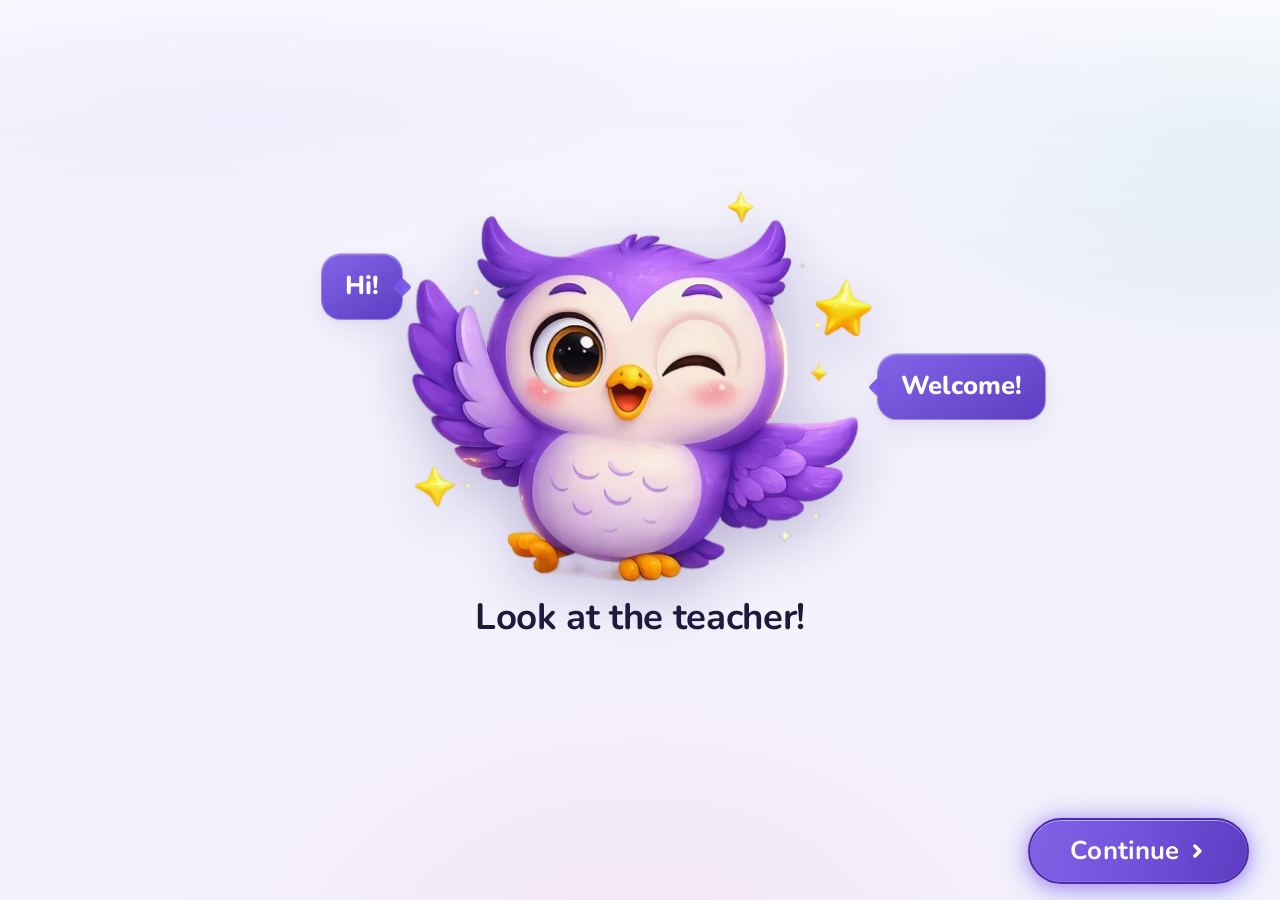
==== commit 41d7c15c: "Say "picture" to the children, and show them their words as they speak A pass over every line a seve" ====
--- a/student.html
+++ b/student.html
@@ -27,7 +27,7 @@
           <div class="celebrate">
             <div class="celebrate-say">
               <span class="celebrate-owl owl-sprite" aria-hidden="true"></span>
-              <p class="celebrate-bubble is-left" role="status">hi!</p>
+              <p class="celebrate-bubble is-left" role="status">Hi!</p>
               <p class="celebrate-bubble" role="status">Welcome!</p>
             </div>
             <h1 class="celebrate-title">Look at the teacher!</h1>
@@ -50,7 +50,7 @@
       <div class="screen-inner">
         <header class="screen-head">
           <div class="screen-head-copy">
-            <h1>Look closely at the two scenes.</h1>
+            <h1>Look closely at the two pictures.</h1>
           </div>
         </header>
 
@@ -72,7 +72,7 @@
                 <ul class="observe-list">
                   <li><span aria-hidden="true" data-icon="eyes"></span> What do you see?</li>
                   <li><span aria-hidden="true" data-icon="pin"></span> Where are they?</li>
-                  <li><span aria-hidden="true" data-icon="thought"></span> What happens next?</li>
+                  <li><span aria-hidden="true" data-icon="thought"></span> What is happening?</li>
                 </ul>
               </div>
               <div class="observe-block">
@@ -110,7 +110,7 @@
       <div class="screen-inner">
         <header class="screen-head">
           <div class="screen-head-copy">
-            <h1>Tap scenes to place them in order.</h1>
+            <h1>Tap pictures to place them in order.</h1>
           </div>
         </header>
 
@@ -134,7 +134,7 @@
           </div>
           <button class="btn ghost" type="button" data-go="baseScenes"><span data-icon="chevronLeft"></span> Back</button>
           <div class="foot-actions">
-            <button id="goAiMakerBtn" class="btn primary" type="button" disabled>Make My AI Scene <span data-icon="chevronRight"></span></button>
+            <button id="goAiMakerBtn" class="btn primary" type="button" disabled>Make My Picture <span data-icon="chevronRight"></span></button>
           </div>
         </div>
       </footer>
@@ -194,7 +194,7 @@
           </div>
           <button class="btn ghost" type="button" data-go="firstSequence"><span data-icon="chevronLeft"></span> Back</button>
           <div class="foot-actions">
-            <button id="goAiSceneBtn" class="btn primary" type="button" disabled>Generate Scene <span data-icon="chevronRight"></span></button>
+            <button id="goAiSceneBtn" class="btn primary" type="button" disabled>Generate Picture <span data-icon="chevronRight"></span></button>
           </div>
         </div>
       </footer>
@@ -206,7 +206,7 @@
       <div class="screen-inner">
         <header class="screen-head">
           <div class="screen-head-copy">
-            <h1 id="aiSceneTitle">Your AI scene is ready</h1>
+            <h1 id="aiSceneTitle">Your picture is ready</h1>
           </div>
         </header>
 
@@ -225,7 +225,7 @@
           </div>
           <button class="btn ghost" type="button" data-go="aiMaker"><span data-icon="chevronLeft"></span> Back</button>
           <div class="foot-actions">
-            <button id="useSceneBtn" class="btn primary" type="button" disabled>Use this <span data-icon="chevronRight"></span></button>
+            <button id="useSceneBtn" class="btn primary" type="button" disabled>Use This <span data-icon="chevronRight"></span></button>
           </div>
         </div>
       </footer>
@@ -236,7 +236,7 @@
       <div class="screen-inner">
         <header class="screen-head">
           <div class="screen-head-copy">
-            <h1>Tap scenes to place them in order.</h1>
+            <h1>Tap pictures to place them in order.</h1>
           </div>
         </header>
 
@@ -268,10 +268,10 @@
           <div class="celebrate">
             <div class="celebrate-say">
               <span class="celebrate-owl owl-sprite" aria-hidden="true"></span>
-              <p class="celebrate-bubble is-left" role="status">bye!</p>
+              <p class="celebrate-bubble is-left" role="status">Bye!</p>
               <p class="celebrate-bubble" role="status">See you next time!</p>
             </div>
-            <h1 class="celebrate-title">Storyboard finished<br>Great job, storyteller!</h1>
+            <h1 class="celebrate-title">Storyboard finished.<br>Great job, storyteller!</h1>
             <button class="btn primary celebrate-go" type="button" data-go="storyBuilder">
               Start Story Builder <span data-icon="chevronRight"></span>
             </button>
@@ -363,10 +363,10 @@
           <div class="celebrate">
             <div class="celebrate-say">
               <span class="celebrate-owl owl-sprite" aria-hidden="true"></span>
-              <p class="celebrate-bubble is-left" role="status">wow!</p>
+              <p class="celebrate-bubble is-left" role="status">Wow!</p>
               <p class="celebrate-bubble" role="status">You did it!</p>
             </div>
-            <h1 class="celebrate-title">Story submitted.<br>Get ready to share your story.</h1>
+            <h1 class="celebrate-title">Story finished.<br>Get ready to share your story.</h1>
           </div>
         </div>
       </div>
@@ -511,7 +511,7 @@
       <button id="closeComponentSpeechBtn" class="modal-close" type="button" aria-label="Close">
         <span aria-hidden="true" data-icon="close"></span>
       </button>
-      <h2 id="componentSpeechTitle">What happens in the scene?</h2>
+      <h2 id="componentSpeechTitle">What happens in your picture?</h2>
 
       <!-- Speaking. The sentence frame is where the child sees what was heard. -->
       <div class="speech-pane" data-pane="speak">
@@ -614,9 +614,9 @@
 
 
 const sceneComponentPrompts = {
-  who:    { title: "Who is in the scene?",        frame: "In my scene, I see _____." },
-  where:  { title: "Where is the scene?",         frame: "My scene takes place _____." },
-  happen: { title: "What happens in the scene?",  frame: "In my scene, _____." },
+  who:    { title: "Who is in your picture?",     frame: "In my picture, I see _____." },
+  where:  { title: "Where does your picture take place?", frame: "My picture takes place _____." },
+  happen: { title: "What happens in your picture?", frame: "In my picture, _____." },
   when:   { title: "When does it happen?",        frame: "It happens _____." },
   feel:   { title: "How do they feel?",           frame: "They feel _____ because _____." }
 };
@@ -902,7 +902,7 @@
 
 /* With the tabs gone, the current class is announced by the label on the right. */
 const CLASS_LABELS = {
-  class1: "Class 1 · Image Maker",
+  class1: "Class 1 · Picture Maker",
   class2: "Class 2 · Story Builder",
   portfolio: "Portfolio"
 };
@@ -1066,15 +1066,21 @@
 function renderComponentFrame() {
   const prompt = sceneComponentPrompts[state.activeComponent];
   if (!prompt || !els.componentSentenceFrame) return;
-  const saved = (state.componentResponses[state.activeComponent] || "").trim();
-  els.componentSentenceFrame.textContent = saved || prompt.frame;
-  els.componentSentenceFrame.classList.toggle("is-answer", Boolean(saved));
+
+  /* The words being worked on, not the ones already saved. Reading the saved
+     answer meant the box sat on the example while the child was talking and only
+     caught up after Done - the one moment they most needed to see it land. The
+     input holds the live answer and is seeded from the saved one on open, so it
+     covers both. */
+  const answer = els.componentSpeechInput.value.trim();
+  els.componentSentenceFrame.textContent = answer || prompt.frame;
+  els.componentSentenceFrame.classList.toggle("is-answer", Boolean(answer));
 
   /* With an answer in it the box is the answer, so it is editable in place and
      "Type instead" has nothing left to offer - the child taps the words. */
-  els.componentSentenceFrame.setAttribute("contenteditable", saved ? "plaintext-only" : "false");
+  els.componentSentenceFrame.setAttribute("contenteditable", answer ? "plaintext-only" : "false");
   els.componentSentenceFrame.spellcheck = false;
-  if (els.typeComponentBtn) els.typeComponentBtn.hidden = Boolean(saved);
+  if (els.typeComponentBtn) els.typeComponentBtn.hidden = Boolean(answer);
 }
 
 /* Nothing to save yet means nothing to press. */
@@ -1316,23 +1322,28 @@
   const tagPill = options.showMeta === false ? "" : `
     <span class="scene-tag ${scene.tag === "AI" ? "is-ai" : ""}">${escapeHtml(scene.tag)}</span>`;
 
-  const meta = options.showMeta === false ? "" : `
+  const meta = options.showMeta === false || options.showName === false ? "" : `
     <div class="scene-meta">
       <h3>${escapeHtml(scene.name)}</h3>
       ${options.showDescription ? `<p>${escapeHtml(scene.description)}</p>` : ""}
     </div>`;
 
+  /* Inside the picture box, not on the card: the empty AI card's art is a small
+     frame floating in a square, and a badge pinned to the card's own corner ended
+     up an inch away from the thing it names. */
   const badge = options.badge
     ? `<span class="card-badge ${scene.tag === "AI" ? "is-ai" : ""} ${options.placed ? "is-placed" : ""}">${escapeHtml(options.badge)}</span>`
     : "";
 
-  return `<article class="${classes}" ${dragAttr}>${badge}${sceneArt(scene, "", tagPill)}${meta}</article>`;
+  return `<article class="${classes}" ${dragAttr}>${sceneArt(scene, "", tagPill + badge)}${meta}</article>`;
 }
 
 /* ============================================== CLASS 1 · BASE SCENES === */
 function renderBaseScenes() {
+  /* Picture and its Base tag, nothing else. Naming what a child is being asked
+     to look at does the looking for them. */
   els.baseSceneGrid.innerHTML = baseScenes
-    .map((scene) => sceneCard(scene, { showDescription: true }))
+    .map((scene) => sceneCard(scene, { showMeta: false }))
     .join("");
 }
 
@@ -1345,7 +1356,7 @@
    a separate checklist the child has to cross-reference. */
 /* No numbers: the pictures tell them apart, and "Base 1" beside a badge that
    already says Base on the observe screen was two names for one thing. */
-const trayLabels = { snowstorm: "Base", snowman: "Base", "ai-placeholder": "AI card" };
+const trayLabels = { "ai-placeholder": "My new picture" };
 
 function renderFirstSequence() {
   const library = [...baseScenes, aiPlaceholder];
@@ -1383,7 +1394,7 @@
              <svg viewBox="0 0 24 24" focusable="false"><path d="M12 5.5v13M5.5 12h13"
                   fill="none" stroke="currentColor" stroke-width="3.4" stroke-linecap="round"/></svg>
            </span>
-           Drag a scene here
+           Drag a picture here
          </div>`;
 
     return `
@@ -1533,8 +1544,8 @@
      it is still being drawn. */
   if (els.aiSceneTitle) {
     els.aiSceneTitle.textContent = state.aiGenerating
-      ? "Making your AI scene"
-      : hasScene ? "Your AI scene is ready" : "Let's make your AI scene";
+      ? "Making your picture"
+      : hasScene ? "Your picture is ready" : "Let's make your picture";
   }
 
   if (state.aiGenerating) {
@@ -1573,7 +1584,7 @@
       </div>
       <div class="ai-actions">
         <button id="regenerateAiBtn" class="btn mint" type="button">
-          <span aria-hidden="true" data-icon="wand"></span> Generate again
+          <span aria-hidden="true" data-icon="wand"></span> Try again
         </button>
         <button id="editPromptBtn" class="btn rose" type="button">
           <span aria-hidden="true" data-icon="pencil"></span> Edit prompt
@@ -2160,13 +2171,14 @@
   els.reviewScenes.innerHTML = getFinalScenes().map((scene) => `
     <figure class="final-scene">${sceneArt(scene)}</figure>`).join("");
 
-  /* One line per scene, not one run-on block: the child reads back the three
-     parts they wrote and can tell which part is which. */
-  const lines = getFinalScenes()
+  /* One paragraph, not a line per scene. Split up it read as three captions;
+     joined, it reads as the story they wrote. */
+  const story = getFinalScenes()
     .map((scene) => (state.savedSentences[scene.id] || "").trim())
-    .filter(Boolean);
-  els.reviewParagraph.innerHTML = lines.length
-    ? lines.map((line) => `<p>${escapeHtml(line)}</p>`).join("")
+    .filter(Boolean)
+    .join(" ");
+  els.reviewParagraph.innerHTML = story
+    ? `<p>${escapeHtml(story)}</p>`
     : '<p class="story-lines-empty">Your story will appear here.</p>';
 }
 
@@ -2365,7 +2377,7 @@
   if (target.id === "goAiSceneBtn") {
     /* The button says Generate, so it generates - the child should not have to
        ask for the same thing twice. An existing scene is left alone; the
-       drawing page has its own "Generate again". */
+       drawing page has its own "Try again". */
     if (target.disabled) return;
     showScreen("aiScene");
     if (!state.aiOptionsGenerated) generateSingleAiScene();
--- a/wsl-core.css
+++ b/wsl-core.css
@@ -1069,13 +1069,25 @@
 .scene-art.snowman   { background-image: url("assets/Base%20Image%202.jpg"); }
 .scene-art.ai-lights { background: center / cover no-repeat url("assets/My%20Generated%20Scene_1.png"); }
 .scene-art.ai-cave   { background: center / cover no-repeat url("assets/My%20Generated%20Scene_2.png"); }
+/* The frame and its name are one thing, stacked and centred together in the
+   square. The picture comes out of the absolute fill every other scene art uses -
+   there is no photograph here to bleed to the edges. */
 .scene-art.ai-placeholder {
   display: grid;
-  place-items: center;
+  place-content: center;
+  justify-items: center;
+  gap: 12px;
+  padding: 12px;
   background: var(--brand-soft);
   border: 2px dashed var(--brand-tint);
 }
-.scene-art.ai-placeholder > img { object-fit: contain; padding: 14%; opacity: .9; }
+.scene-art.ai-placeholder > img {
+  position: static;
+  width: min(72%, 150px);
+  height: auto;
+  padding: 0;
+  opacity: .9;
+}
 /* In the tray the card has no padding, so the card's hover outline lands right on
    the dashed edge and the two read as a doubled border. The colour goes, not the
    border, so nothing shifts by 2px on hover. */
@@ -1164,14 +1176,39 @@
   background: linear-gradient(135deg, rgba(150, 118, 255, .96), rgba(108, 75, 216, .96));
   box-shadow: inset 0 1px 0 rgba(255, 255, 255, .34), 0 2px 12px rgba(108, 75, 216, .40);
 }
+/* Only one card carries this now - the empty AI slot in the sequencing tray - and
+   it has no picture whose corner the badge could label. So it leaves the corner
+   and joins the frame inside the box, directly under it, as a caption rather than
+   a chip: on a pale tinted card there is nothing for a pill to lift off. */
+.card-badge {
+  position: static;
+  top: auto;
+  right: auto;
+  max-width: 100%;
+  white-space: nowrap;
+  padding: 0;
+  background: none;
+  border-radius: 0;
+  box-shadow: none;
+  backdrop-filter: none;
+  -webkit-backdrop-filter: none;
+  color: var(--brand-strong);
+}
+.card-badge.is-ai {
+  background: none;
+  box-shadow: none;
+  color: var(--brand-strong);
+}
+/* Placed already reads on the card itself - the picture dims and the slot below
+   fills. The caption was saying it a third time, with a tick and a white plate
+   that floated a box back onto a card the box had just been taken off. */
 .card-badge.is-placed,
 .card-badge.is-ai.is-placed {
-  background: #fff;
+  background: none;
   color: var(--brand-strong);
-  border: 1px solid var(--brand-tint);
-  box-shadow: 0 2px 10px rgba(108, 75, 216, .18);
-}
-.card-badge.is-placed::before { content: "\2713"; }
+  border: 0;
+  box-shadow: none;
+}
 
 /* Drag ghost */
 .drag-ghost {
@@ -1391,11 +1428,15 @@
   flex: none;
   width: calc(364 * var(--u));
   height: calc(100 * var(--u));
-  padding-left: calc(34 * var(--u));
+  /* Clears the star painted at the left of the button art. Half what it was:
+     the old value was balancing two words, and one sat noticeably right. */
+  padding-left: calc(17 * var(--u));
   background: center / 100% 100% no-repeat url("assets/intro/btn-start.png");
   color: #FFFFFF;
   font-family: var(--font-body);
-  font-size: calc(26 * var(--u));
+  /* One short word on a button this size can carry a lot more weight than the
+     two it used to hold. */
+  font-size: calc(40 * var(--u));
   font-weight: 800;
   letter-spacing: calc(-0.5 * var(--u));
   text-shadow: 0 2px 10px rgba(30, 8, 90, .5);
@@ -3291,13 +3332,19 @@
 @media (max-width: 900px), (orientation: portrait) and (max-width: 1100px) {
   :root { --foot-h: 92px; }
 
-  .observe-layout { grid-template-columns: minmax(0, 1fr); grid-template-rows: auto auto; }
-  .observe-aside { flex-direction: row; flex-wrap: wrap; }
+  /* Stacked, the pictures take the height that is left and the two lists sit
+     under them at their own size. Both rows being content-sized put the whole of
+     the leftover height in a gap, with the pictures on their 110px floor - on the
+     one screen whose whole job is looking at them. */
+  .observe-layout {
+    grid-template-columns: minmax(0, 1fr);
+    grid-template-rows: minmax(0, 1fr) auto;
+  }
+  .observe-aside { flex-direction: row; flex-wrap: wrap; align-items: start; }
   .observe-block { flex: 1 1 260px; }
   .mascot-note { flex: 1 1 100%; margin-top: 0; }
   .base-scene-grid .scene-art { aspect-ratio: 16 / 10; }
 
-  .observe-layout, .base-scene-grid { grid-auto-rows: min-content; }
   .base-scene-grid .scene-art { flex: 1 1 auto; aspect-ratio: auto; min-height: 110px; }
 
   /* Square slots read better than tall crops and free up vertical room. */
